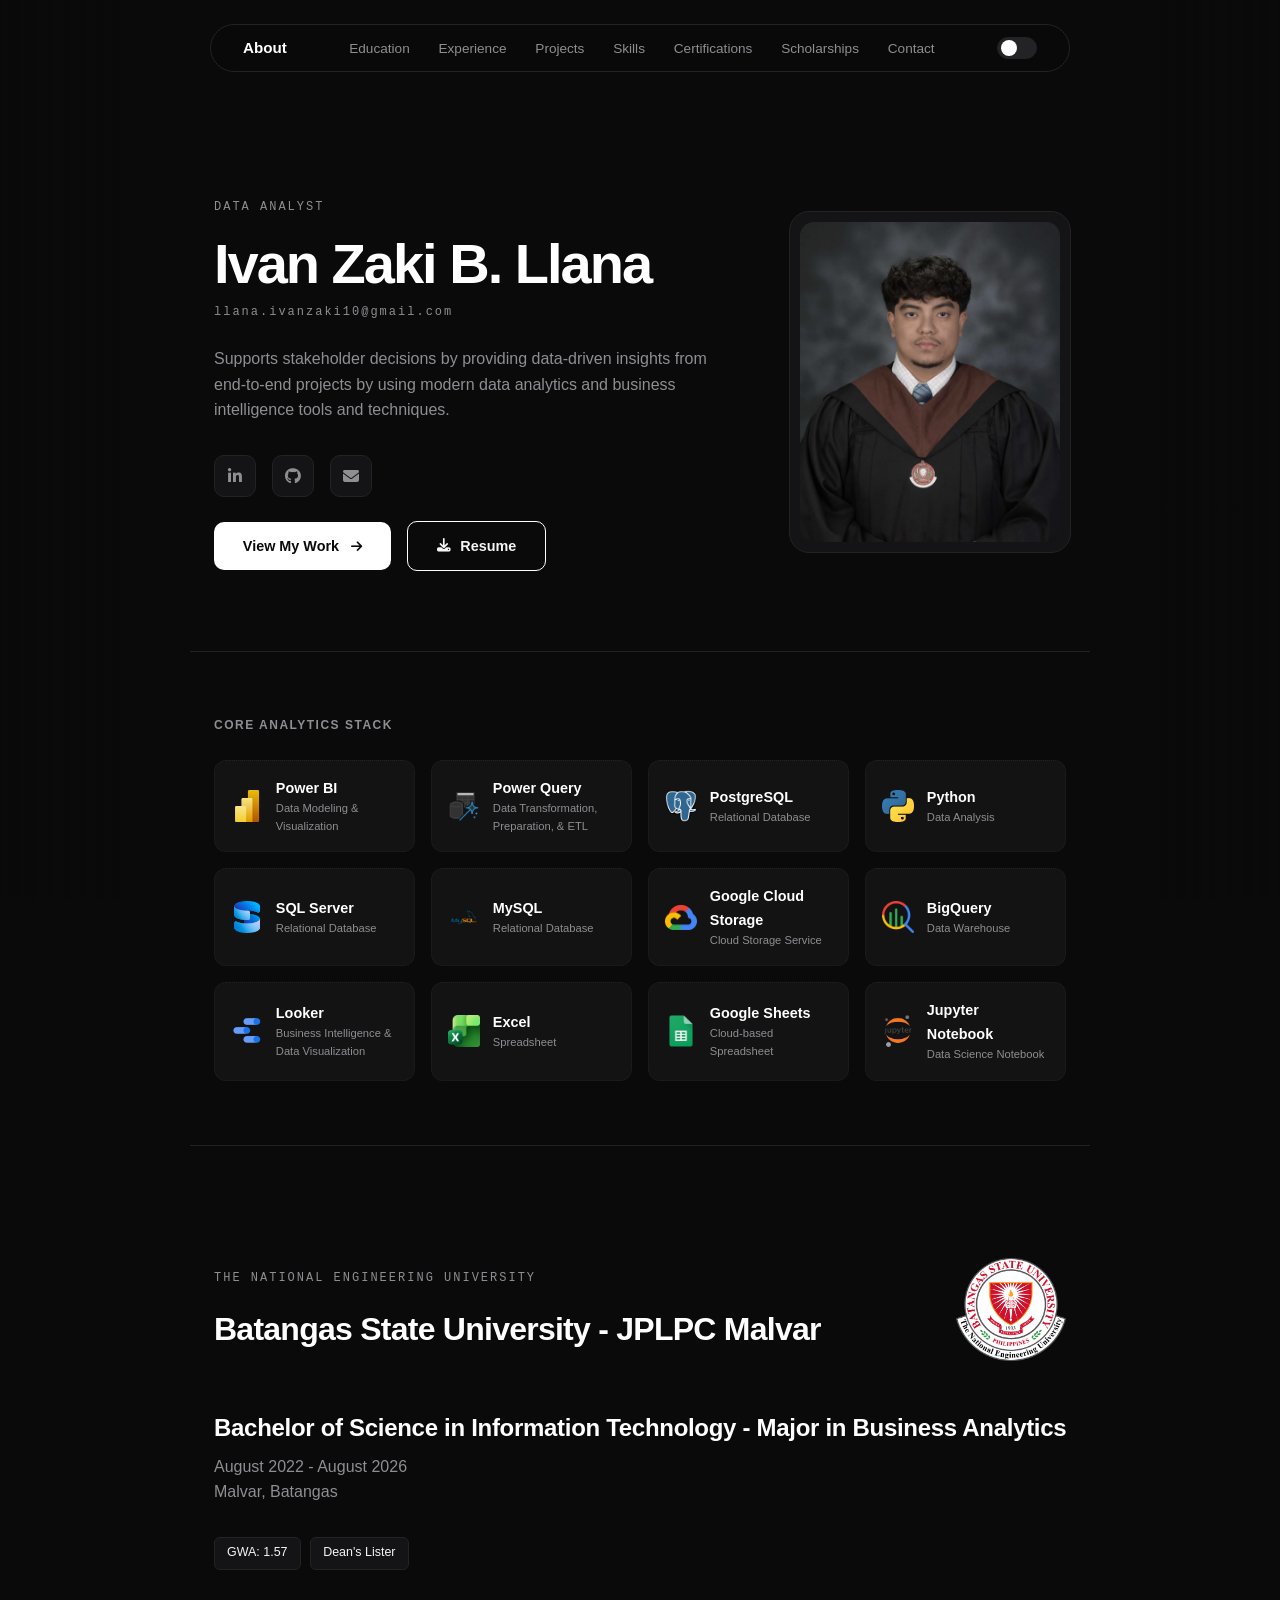
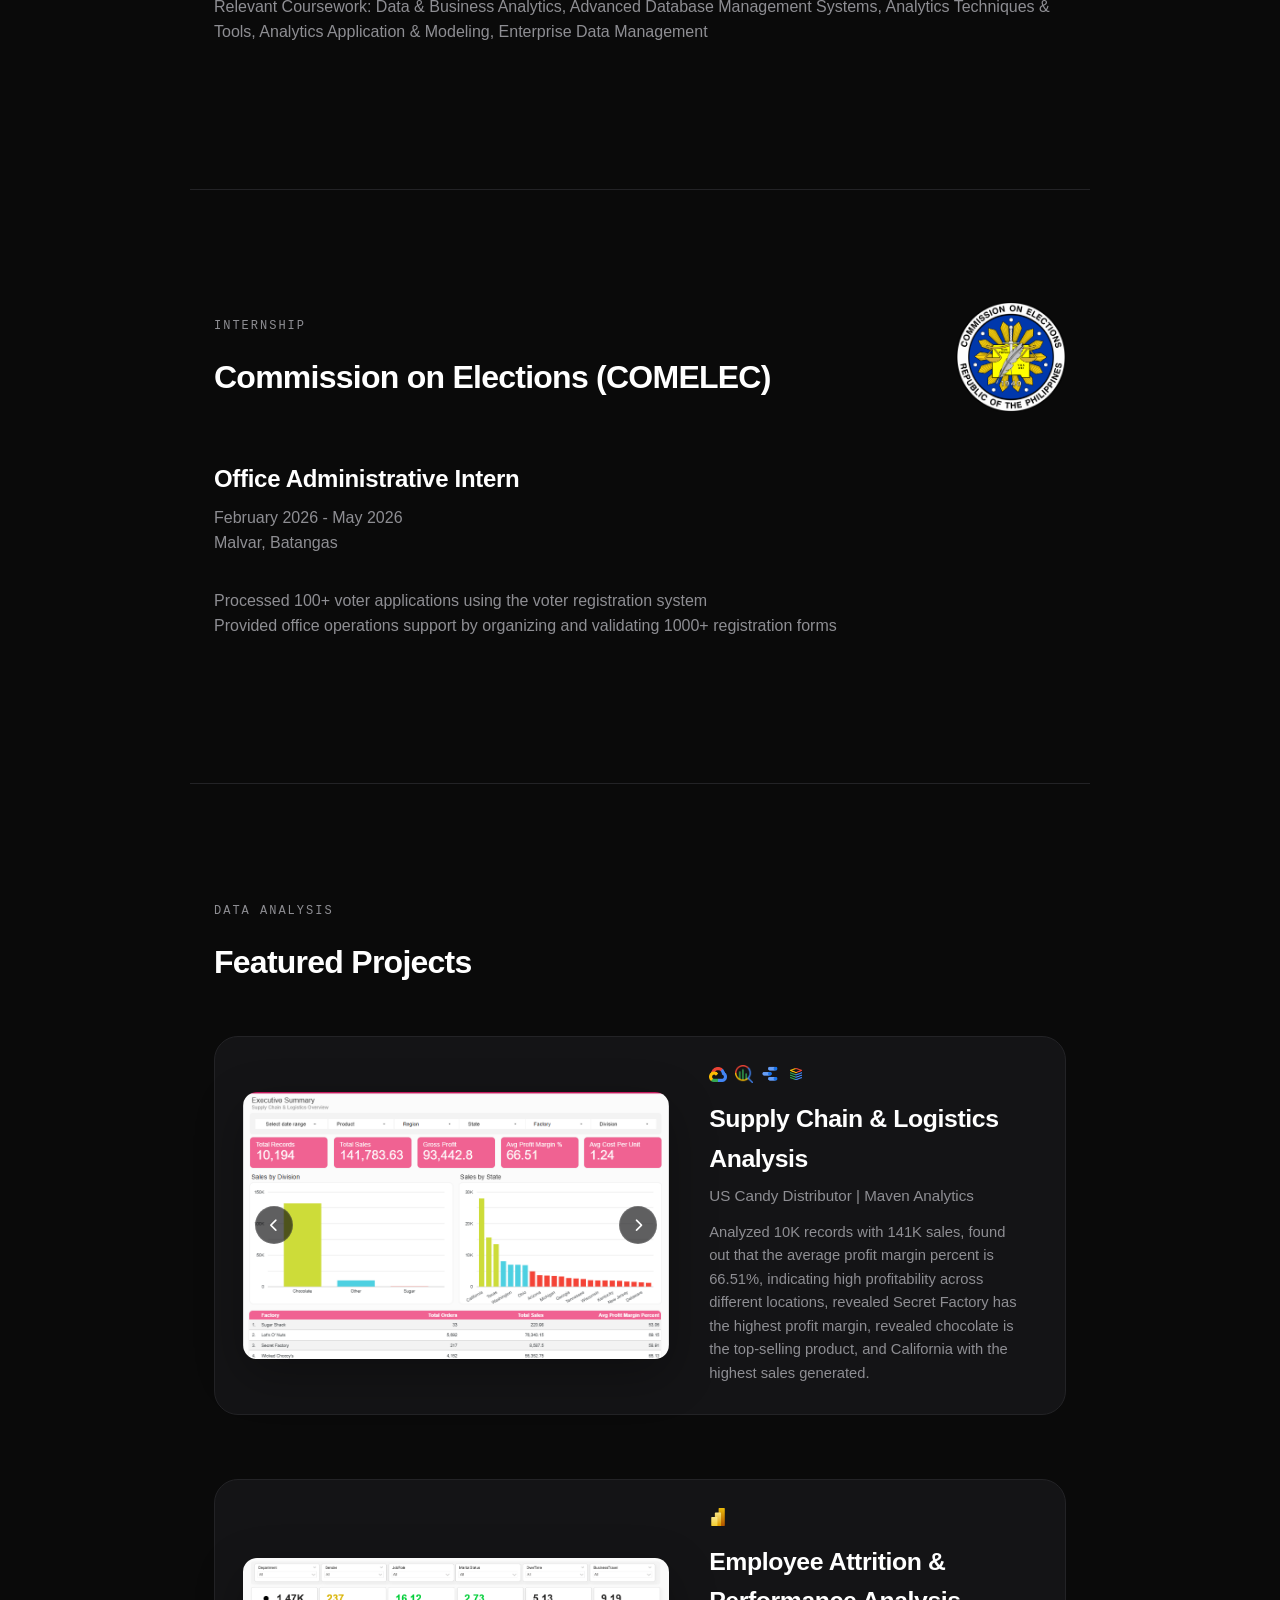
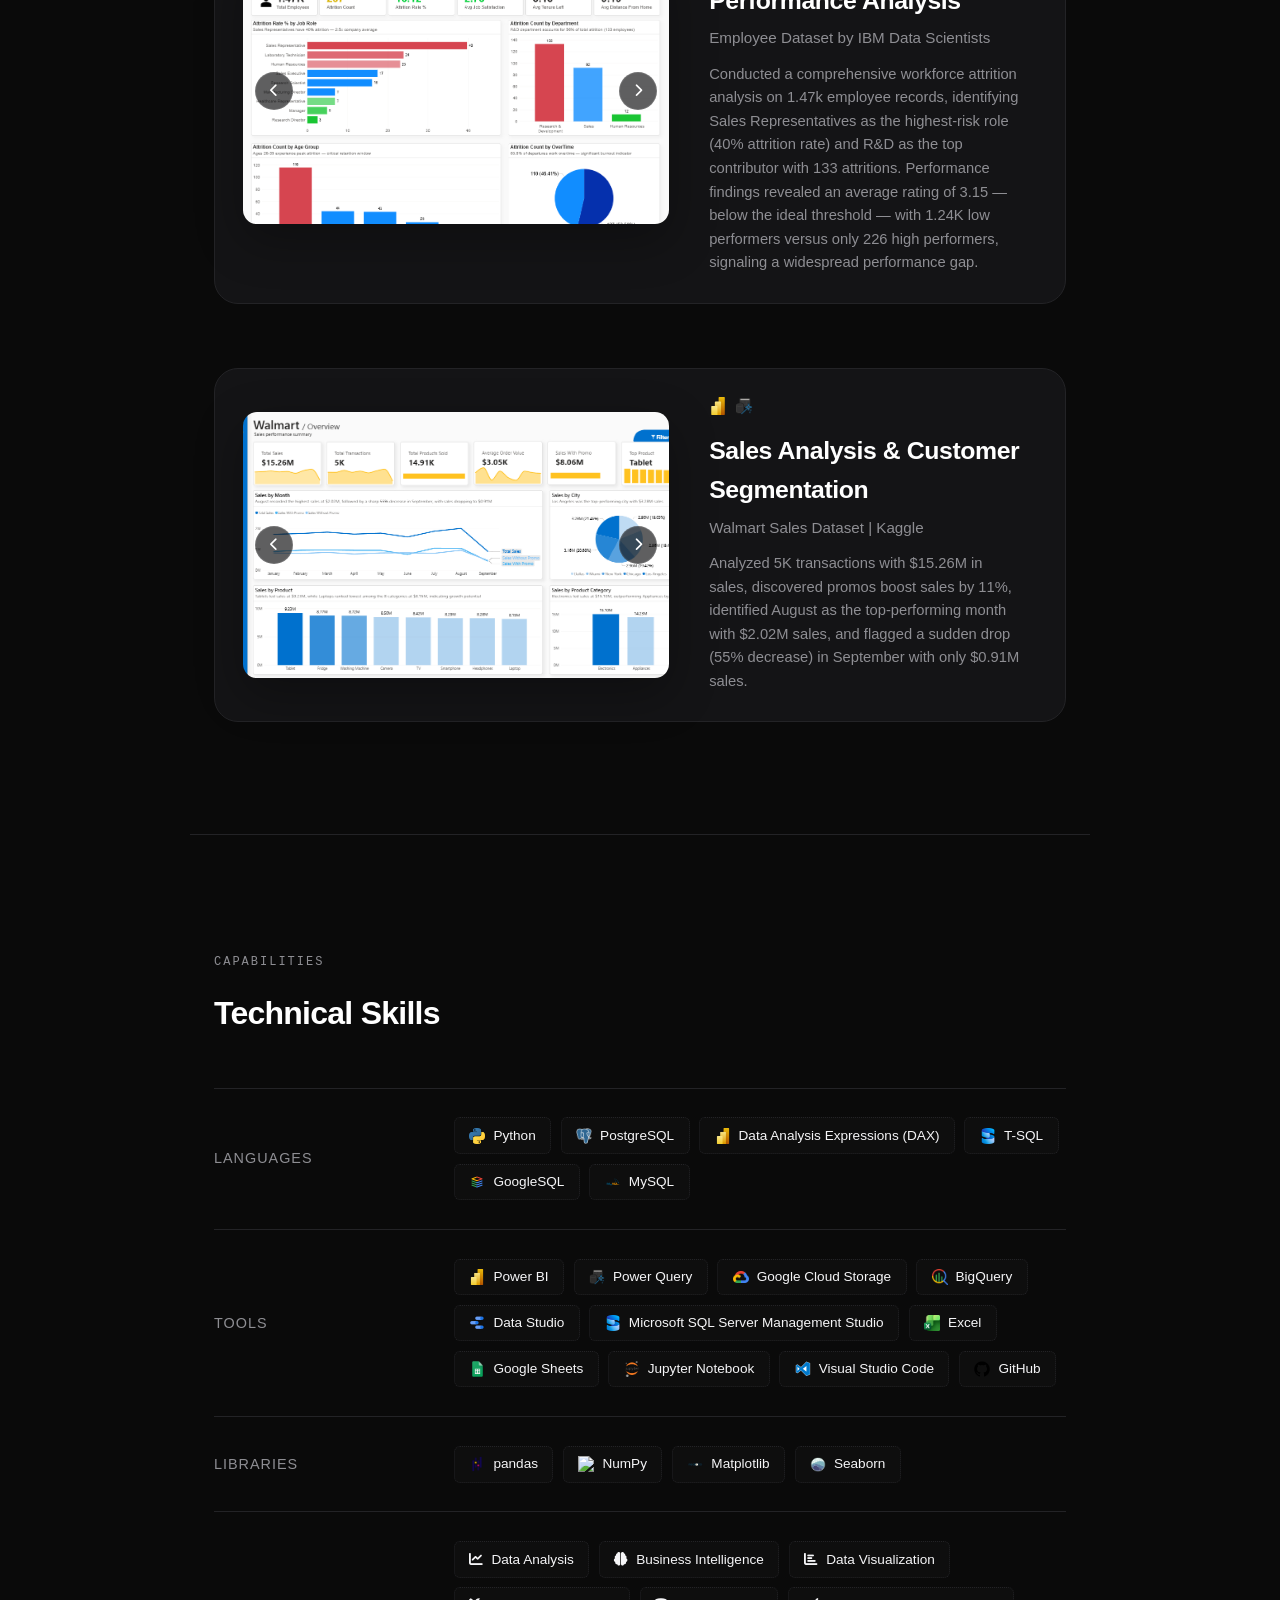
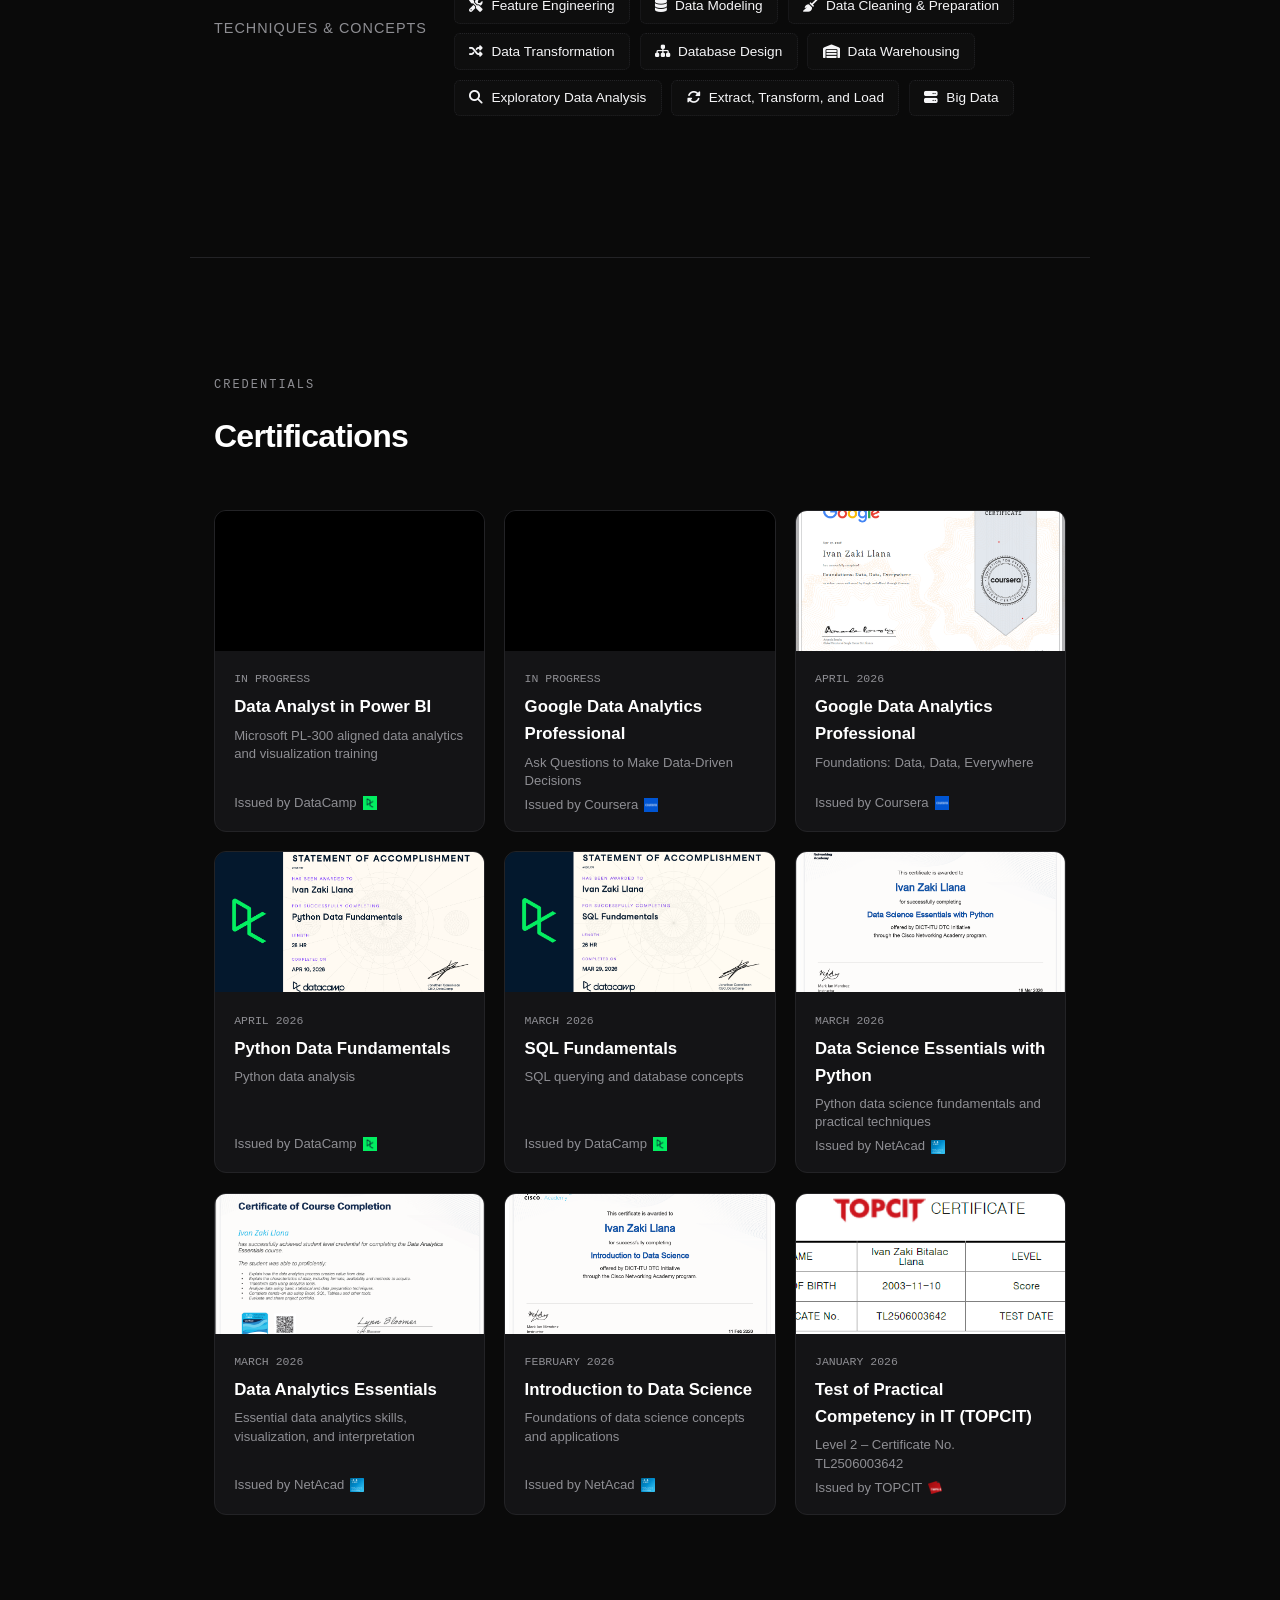
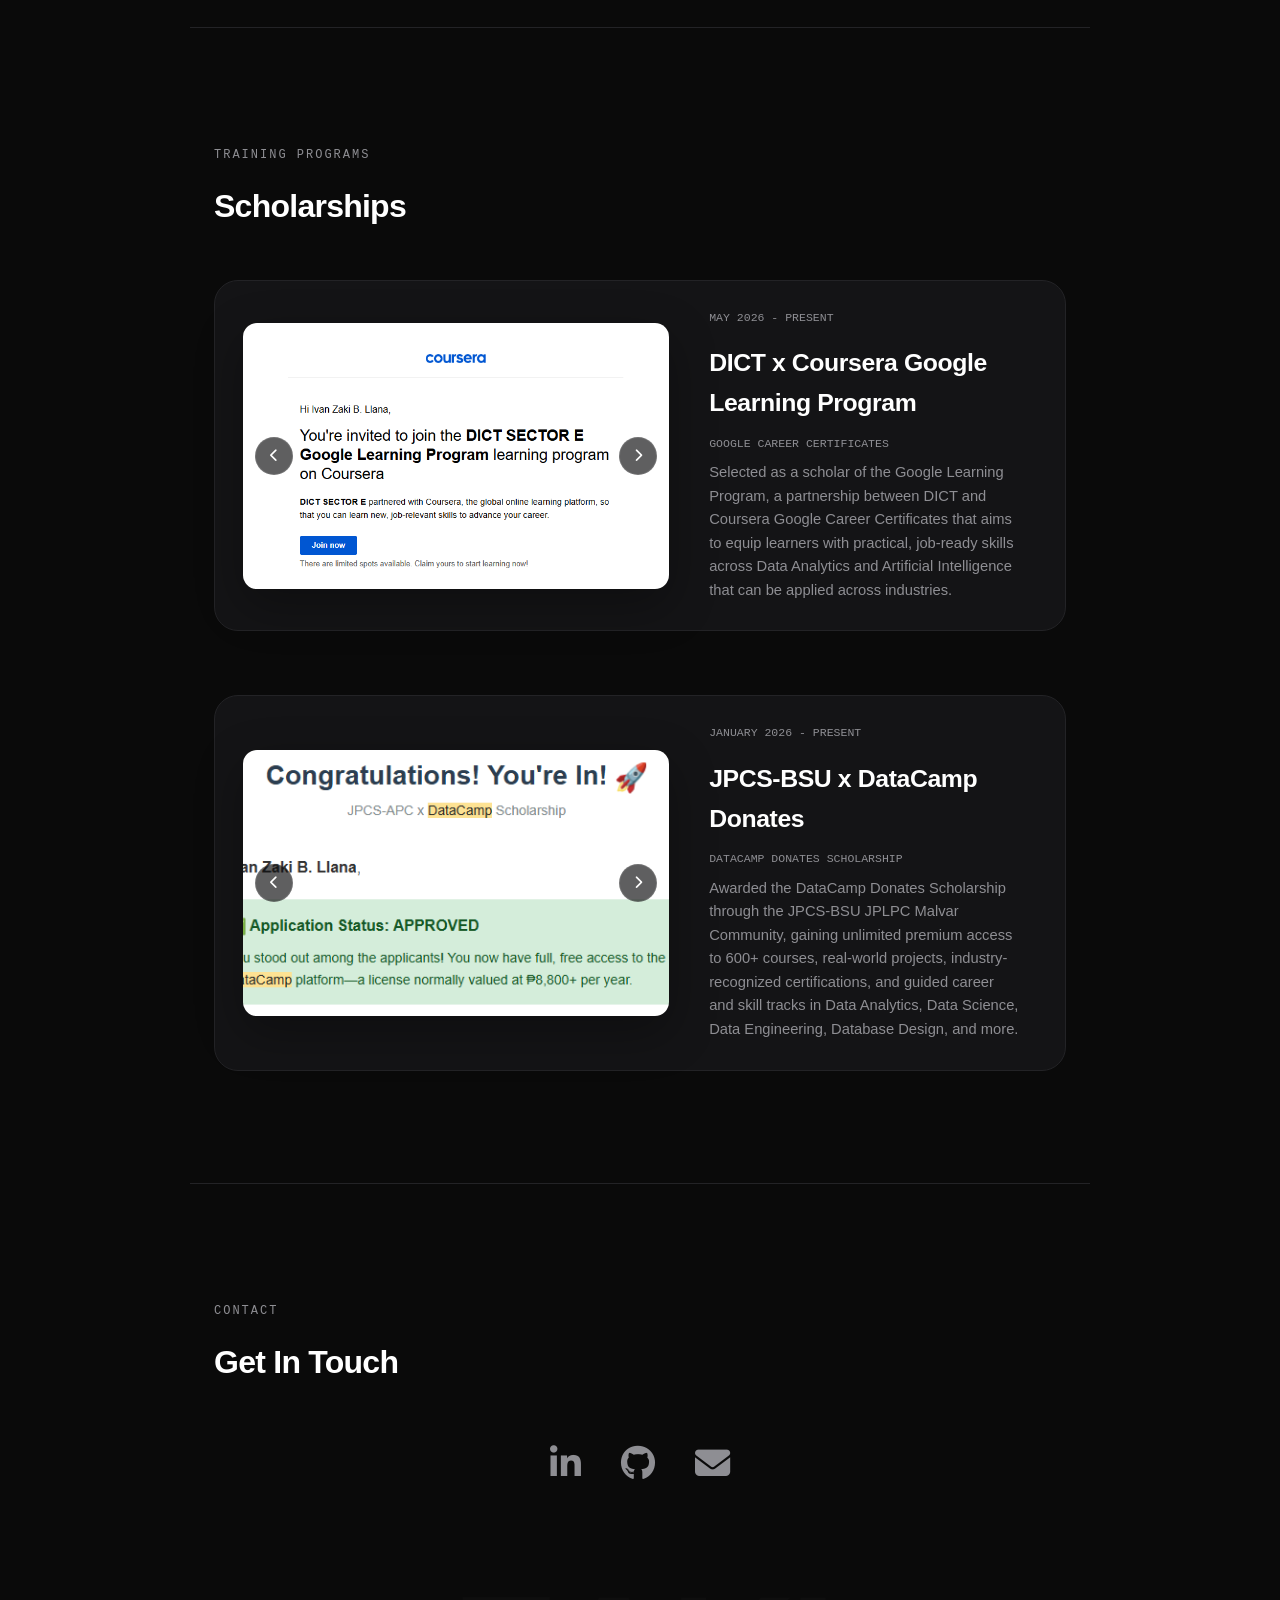
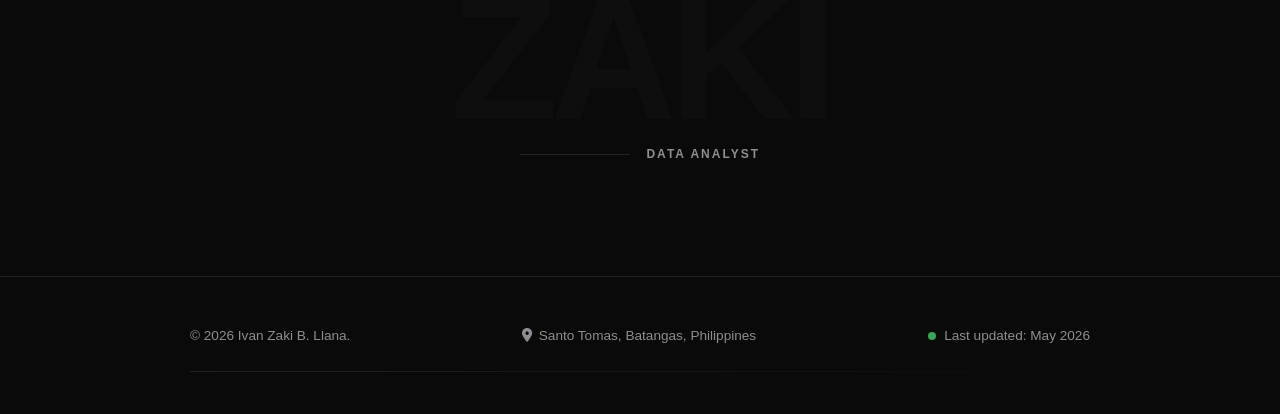
==== index.html @ 2c6696b7 "Add index.html, style.css, script.js, and assets folder" ====
<!DOCTYPE html>
<html lang="en">
<head>
    <meta charset="UTF-8">
    <meta name="viewport" content="width=device-width, initial-scale=1.0">
    <title>Zaki Llana | Data Analyst</title>
    <link rel="icon" type="image/png" href="assets/pictures/grad_pic.jpg">
    <link rel="stylesheet" href="style.css">
    <link rel="stylesheet" href="https://cdn.jsdelivr.net/npm/geist@1.3.0/dist/font/sans.min.css">
    <link rel="stylesheet" href="https://cdnjs.cloudflare.com/ajax/libs/font-awesome/6.4.0/css/all.min.css">
</head>
<body>

    <div class="adam-gradient-edge edge-left"></div>
    <div class="adam-gradient-edge edge-right"></div>

    <nav class="navbar">
        <a href="#home" class="logo-link">About</a>
        <ul class="nav-links">
            <li><a href="#education">Education</a></li>
            <li><a href="#experience">Experience</a></li>
            <li><a href="#projects">Projects</a></li>
            <li><a href="#skills">Skills</a></li>
            <li><a href="#certificates">Certifications</a></li>
            <li><a href="#scholarships">Scholarships</a></li>
            <li><a href="#contact">Contact</a></li>
        </ul>
        <label class="theme-switch" for="checkbox">
            <input type="checkbox" id="checkbox" />
            <div class="slider"></div>
        </label>
    </nav>

    <!-- HERO SECTION -->
    <section id="home" class="hero-section">
        <div class="hero-container">
            <div class="hero-content">
                <span class="section-tag-mono">Data Analyst</span>
                <h1>Ivan Zaki B. Llana</h1>
                <h2 class="hero-role-matched">llana.ivanzaki10@gmail.com</h2>
                <p class="description sub-text">
                    Supports stakeholder decisions by providing data-driven insights from end-to-end projects by using modern data analytics and business intelligence tools and techniques.
                </p>
                <!-- Social Layout Flow -->
                <div class="quick-social-logos">
                    <a href="https://linkedin.com/in/ivan-zaki-llana" target="_blank" class="social-logo-btn" data-tooltip="Ivan Zaki Llana"><i class="fab fa-linkedin-in"></i></a>
                    <a href="https://github.com/zaki-llana" target="_blank" class="social-logo-btn" data-tooltip="@zaki-llana"><i class="fab fa-github"></i></a>
                    <a href="mailto:llana.ivanzaki10@gmail.com" class="social-logo-btn" data-tooltip="llana.ivanzaki10@gmail.com"><i class="fas fa-envelope"></i></a>
                </div>

                <!-- Action Button Cluster Placement -->
                <div class="hero-inline-actions">
                    <a href="#projects" class="btn primary-btn btn-dark-mono">View My Work <i class="fas fa-arrow-right"></i></a>
                    <a href="assets/resume/Ivan_Zaki_Llana_Resume.pdf" download="Ivan_Zaki_Llana_Resume.pdf" class="btn btn-outline-resume">
                        <i class="fas fa-download"></i>Resume
                    </a>
                </div>    
            </div>
            <div class="hero-image-box">
                <div class="image-frame-wrapper popup-trigger" data-img-src="assets/my_picture.jpg">
                    <img src="assets/pictures/grad_pic.jpg" alt="Ivan Zaki Llana" class="profile-pic">
                </div>
            </div>
        </div>
    </section>

    <!-- CORE ANALYTICS STACK -->
    <section class="tools-showcase-section">
        <p class="tools-section-label">Core Analytics Stack</p>
        <div class="interactive-pop-grid">
            <a href="https://powerbi.microsoft.com/" target="_blank" class="interactive-pop-card">
                <div class="pop-icon-container"><img src="assets/logos/pbi.png" alt="Power BI"></div>
                <div class="pop-card-info"><h4>Power BI</h4><p>Data Modeling & Visualization</p></div>
            </a>
            <a href="https://learn.microsoft.com/en-us/power-query/power-query-what-is-power-query" target="_blank" class="interactive-pop-card">
                <div class="pop-icon-container"><img src="assets/logos/power query.png" alt="Power Query"></div>
                <div class="pop-card-info"><h4>Power Query</h4><p>Data Transformation, Preparation, & ETL </p></div>
            </a>
            <a href="https://www.postgresql.org/" target="_blank" class="interactive-pop-card">
                <div class="pop-icon-container"><img src="assets/logos/postgresql.png" alt="PostgreSQL"></div>
                <div class="pop-card-info"><h4>PostgreSQL</h4><p>Relational Database</p></div>
            </a>
            <a href="https://www.python.org/" target="_blank" class="interactive-pop-card">
                <div class="pop-icon-container"><img src="assets/logos/python.png" alt="Python"></div>
                <div class="pop-card-info"><h4>Python</h4><p>Data Analysis</p></div>
            </a>
            <a href="https://www.microsoft.com/en-us/sql-server" target="_blank" class="interactive-pop-card">
                <div class="pop-icon-container"><img src="assets/logos/sql.png" alt="SQL Server"></div>
                <div class="pop-card-info"><h4>SQL Server</h4><p>Relational Database</p></div>
            </a>
            <a href="https://www.mysql.com/" target="_blank" class="interactive-pop-card">
                <div class="pop-icon-container"><img src="assets/logos/mysql.png" alt="MySQL"></div>
                <div class="pop-card-info"><h4>MySQL</h4><p>Relational Database</p></div>
            </a>
            <a href="https://cloud.google.com/storage" target="_blank" class="interactive-pop-card">
                <div class="pop-icon-container"><img src="assets/logos/google.png" alt="Google Cloud Storage"></div>
                <div class="pop-card-info"><h4>Google Cloud Storage</h4><p>Cloud Storage Service</p></div>
            </a>
            <a href="https://cloud.google.com/bigquery" target="_blank" class="interactive-pop-card">
                <div class="pop-icon-container"><img src="assets/logos/bigquery.png" alt="BigQuery"></div>
                <div class="pop-card-info"><h4>BigQuery</h4><p>Data Warehouse</p></div>
            </a>
            <a href="https://lookerstudio.google.com/" target="_blank" class="interactive-pop-card">
                <div class="pop-icon-container"><img src="assets/logos/datastudio.png" alt="Looker Studio"></div>
                <div class="pop-card-info"><h4>Looker</h4><p>Business Intelligence & Data Visualization</p></div>
            </a>
            <a href="https://www.microsoft.com/excel" target="_blank" class="interactive-pop-card">
                <div class="pop-icon-container"><img src="assets/logos/excel.png" alt="Excel"></div>
                <div class="pop-card-info"><h4>Excel</h4><p>Spreadsheet</p></div>
            </a>
            <a href="https://www.google.com/sheets/about/" target="_blank" class="interactive-pop-card">
                <div class="pop-icon-container"><img src="assets/logos/sheets.png" alt="Sheets"></div>
                <div class="pop-card-info"><h4>Google Sheets</h4><p>Cloud-based Spreadsheet</p></div>
            </a>
            <a href="https://jupyter.org/" target="_blank" class="interactive-pop-card">
                <div class="pop-icon-container"><img src="assets/logos/ipynb.png" alt="Jupyter Notebook"></div>
                <div class="pop-card-info"><h4>Jupyter Notebook</h4><p>Data Science Notebook</p></div>
            </a>
        </div>
    </section>

    <div class="adam-section-divider"></div>

    <!-- EDUCATION SECTION -->
    <section id="education" class="section">
        <div class="section-header-group education-header-flex">
            <div class="education-titles">
                <span class="section-tag-mono">The National Engineering University</span>
                <h2 class="section-title">Batangas State University - JPLPC Malvar</h2>
            </div>
            <div class="edu-profile-logo-card">
                <img src="assets/logos/bsu.png" alt="Batangas State University Logo" class="edu-hero-structural-logo">
            </div>
        </div>
        
        <div class="hero-container education-container-mod">
            <div class="hero-content">
                <h3 class="single-line-text">Bachelor of Science in Information Technology - Major in Business Analytics</h3>
                <p class="description sub-text">
                    August 2022 - August 2026<br>
                    Malvar, Batangas
                </p>
                <div class="edu-honors-inline-group">
                    <span class="mono-badge">GWA: 1.57</span>
                    <span class="mono-badge">Dean's Lister</span>
                </div>
                <div class="description sub-text">
                    <p>Relevant Coursework: Data & Business Analytics, Advanced Database Management Systems, Analytics Techniques & Tools, Analytics Application & Modeling, Enterprise Data Management</p>
                </div>
            </div>
            </div>
    </section>

    <!-- EXPERIENCE SECTION -->
    <section id="experience" class="section">
        <div class="section-header-group education-header-flex">
            <div class="education-titles">
                <span class="section-tag-mono">Internship</span>
                <h2 class="section-title">Commission on Elections (COMELEC)</h2>
            </div>
            <div class="edu-profile-logo-card">
                <img src="assets/experience/comelec.png" alt="COMELEC" class="edu-hero-structural-logo">
            </div>
        </div>
        
        <div class="hero-container education-container-mod">
            <div class="hero-content">
                <h3 class="single-line-text">Office Administrative Intern</h3>
                <p class="description sub-text">
                    February 2026 - May 2026<br>
                    Malvar, Batangas
                </p>
                <div class="description sub-text">
                    <p>Processed 100+ voter applications using the voter registration system</p>
                    <p style="white-space: nowrap; overflow: hidden; text-overflow: ellipsis;">
                        Provided office operations support by organizing and validating 1000+ registration forms
                    </p>
                </div>
            </div>
        </div>
    </section>

    <!-- FEATURED PROJECTS SECTION -->
    <section id="projects" class="section">
        <div class="section-header-group">
            <span class="section-tag-mono">Data Analysis</span>
            <h2 class="section-title">Featured Projects</h2>
        </div>
        <div class="one-per-row-projects-stack">
        
            <!-- Project 3 -->
            <div class="landscape-project-row">
                <div class="landscape-interactive-slider" id="proj-slider-3">
                    <div class="modal-slider-viewport popup-gallery-trigger" data-gallery="project-3">
                        <img src="assets/screenshots/Project_3/Executive Summary.png" alt="Executive Summary" class="modal-slide-img active">
                        <img src="assets/screenshots/Project_3/Factory Efficiency Analysis.png" alt="Factory Efficiency Analysis" class="modal-slide-img">
                        <img src="assets/screenshots/Project_3/Factory Optimization Analysis.png" alt="Factory Optimization Analysis" class="modal-slide-img">
                        <img src="assets/screenshots/Project_3/Product Profitability Analysis.png" alt="Product Profitability Analysis" class="modal-slide-img">
                        <img src="assets/screenshots/Project_3/Cover Page.png" alt="Cover Page" class="modal-slide-img">
                    </div>
                    <button class="modal-carousel-nav arrow-prev" onclick="shiftInlineSlide('proj-slider-3', -1)"><i class="fas fa-chevron-left"></i></button>
                    <button class="modal-carousel-nav arrow-next" onclick="shiftInlineSlide('proj-slider-3', 1)"><i class="fas fa-chevron-right"></i></button>
                </div>
                <div class="landscape-project-details">
                    <div class="card-tech-row">
                        <img src="assets/logos/google.png" alt="Google Cloud Storage">
                        <img src="assets/logos/bigquery.png" alt="BigQuery">
                        <img src="assets/logos/datastudio.png" alt="Data Studio">
                        <img src="assets/logos/google_sql.png" alt="GoogleSQL">
                    </div>
                    <h3>Supply Chain & Logistics Analysis</h3>
                    <p class="project-subtitle">US Candy Distributor | Maven Analytics</p>
                    <p>
                        Analyzed 10K records with 141K sales, found out that the average profit margin percent is 66.51%,
                        indicating high profitability across different locations, revealed Secret Factory has the highest profit
                        margin, revealed chocolate is the top-selling product, and California with the highest sales generated.
                    </p>
                </div>
            </div>

            <!-- Project 2 -->
            <div class="landscape-project-row">
                <div class="landscape-interactive-slider" id="proj-slider-1">
                    <div class="modal-slider-viewport popup-gallery-trigger" data-gallery="project-1">
                        <img src="assets/screenshots/Project_2/Attrition.png" alt="Employee Attrition Analysis" class="modal-slide-img active">
                        <img src="assets/screenshots/Project_2/Performance.png" alt="Employee Performance Analysis" class="modal-slide-img">
                    </div>
                    <button class="modal-carousel-nav arrow-prev" onclick="shiftInlineSlide('proj-slider-1', -1)"><i class="fas fa-chevron-left"></i></button>
                    <button class="modal-carousel-nav arrow-next" onclick="shiftInlineSlide('proj-slider-1', 1)"><i class="fas fa-chevron-right"></i></button>
                </div>
                <div class="landscape-project-details">
                    <div class="card-tech-row">
                        <img src="assets/logos/pbi.png" alt="Power BI">
                    </div>
                    <h3>Employee Attrition & Performance Analysis</h3>
                    <p class="project-subtitle">Employee Dataset by IBM Data Scientists</p>
                    <p>
                    Conducted a comprehensive workforce attrition analysis on 1.47k employee records, 
                    identifying Sales Representatives as the highest-risk role (40% attrition rate) and R&D as the top contributor with 133 attritions.
                    Performance findings revealed an average rating of 3.15 — below the ideal threshold — with 1.24K low performers versus only 226 high performers, 
                    signaling a widespread performance gap.
                    </p>
                </div>
            </div>

            <!-- Project 1 -->
            <div class="landscape-project-row">
                <div class="landscape-interactive-slider" id="proj-slider-2">
                    <div class="modal-slider-viewport popup-gallery-trigger" data-gallery="project-2">
                        <img src="assets/screenshots/Project_1/Overview.png" alt="Overview" class="modal-slide-img active">
                        <img src="assets/screenshots/Project_1/Sales Analysis.png" alt="Sales Analysis" class="modal-slide-img">
                        <img src="assets/screenshots/Project_1/Customer Segmentation.png" alt="Customer Segmentation" class="modal-slide-img">
                        <img src="assets/screenshots/Project_1/Data Model.png" alt="Data Model (Star Schema)" class="modal-slide-img">
                    </div>  
                    <button class="modal-carousel-nav arrow-prev" onclick="shiftInlineSlide('proj-slider-2', -1)"><i class="fas fa-chevron-left"></i></button>
                    <button class="modal-carousel-nav arrow-next" onclick="shiftInlineSlide('proj-slider-2', 1)"><i class="fas fa-chevron-right"></i></button>
                </div>
                <div class="landscape-project-details">
                    <div class="card-tech-row">
                        <img src="assets/logos/pbi.png" alt="Power BI">
                        <img src="assets/logos/power query.png" alt="Power Query">
                    </div>
                    <h3>Sales Analysis & Customer Segmentation</h3>
                    <p class="project-subtitle">Walmart Sales Dataset | Kaggle</p>
                    <p>
                    Analyzed 5K transactions with $15.26M in sales, discovered promos boost sales by 11%, identified
                    August as the top-performing month with $2.02M sales, and flagged a sudden drop (55% decrease) in September with only $0.91M sales.
                    </p>
                </div>
            </div>

        </div>
    </section>

    <!-- SKILLS SECTION -->
    <section id="skills" class="section">
        <div class="section-header-group">
            <span class="section-tag-mono">Capabilities</span>
            <h2 class="section-title">Technical Skills</h2>
        </div>
        <div class="adam-skills-container">
            <div class="adam-skills-row">
                <span class="adam-row-label">Languages</span>
                <div class="adam-row-content">
                    <span class="adam-skill-item-pill"><img src="assets/logos/python.png" alt="Python">Python</span>
                    <span class="adam-skill-item-pill"><img src="assets/logos/postgresql.png" alt="PostgreSQL">PostgreSQL</span>
                    <span class="adam-skill-item-pill"><img src="assets/logos/pbi.png" alt="Data Analysis Expressions (DAX)">Data Analysis Expressions (DAX)</span>
                    <span class="adam-skill-item-pill"><img src="assets/logos/sql.png" alt="T-SQL">T-SQL</span>
                    <span class="adam-skill-item-pill"><img src="assets/logos/google_sql.png" alt="GoogleSQL">GoogleSQL</span>
                    <span class="adam-skill-item-pill"><img src="assets/logos/mysql.png" alt="MySQL">MySQL</span>
                </div>
            </div>
            <div class="adam-skills-row">
                <span class="adam-row-label">Tools</span>
                <div class="adam-row-content">
                    <span class="adam-skill-item-pill"><img src="assets/logos/pbi.png" alt="Power BI">Power BI</span>
                    <span class="adam-skill-item-pill"><img src="assets/logos/power query.png" alt="Power Query">Power Query</span>
                    <span class="adam-skill-item-pill"><img src="assets/logos/google.png" alt="Google Cloud Storage">Google Cloud Storage</span>
                    <span class="adam-skill-item-pill"><img src="assets/logos/bigquery.png" alt="BigQuery">BigQuery</span>
                    <span class="adam-skill-item-pill"><img src="assets/logos/datastudio.png" alt="Data Studio">Data Studio</span>
                    <span class="adam-skill-item-pill"><img src="assets/logos/sql.png" alt="Microsoft SQL Server Management Studio">Microsoft SQL Server Management Studio</span>
                    <span class="adam-skill-item-pill"><img src="assets/logos/excel.png" alt="Excel">Excel</span>
                    <span class="adam-skill-item-pill"><img src="assets/logos/sheets.png" alt="Google Sheets">Google Sheets</span>
                    <span class="adam-skill-item-pill"><img src="assets/logos/ipynb.png" alt="Jupyter Notebook">Jupyter Notebook</span>
                    <span class="adam-skill-item-pill"><img src="assets/logos/vscode.png" alt="Visual Studio Code">Visual Studio Code</span>
                    <span class="adam-skill-item-pill"><img src="assets/logos/github.png" alt="GitHub">GitHub</span>
                </div>
            </div>
            <div class="adam-skills-row">
                <span class="adam-row-label">Libraries</span>
                <div class="adam-row-content">
                    <span class="adam-skill-item-pill"><img src="assets/logos/pandas.png" alt="pandas">pandas</span>
                    <span class="adam-skill-item-pill"><img src="assets/logos/NumPy.png" alt="NumPy">NumPy</span>
                    <span class="adam-skill-item-pill"><img src="assets/logos/matplotlib.png" alt="Matplotlib">Matplotlib</span>
                    <span class="adam-skill-item-pill"><img src="assets/logos/seaborn.png" alt="Seaborn">Seaborn</span>
                </div>
            </div>
            <div class="adam-skills-row">
                <span class="adam-row-label">Techniques & Concepts</span>
                <div class="adam-row-content">
                    <span class="adam-skill-item-pill"><i class="fas fa-chart-line"></i> Data Analysis</span>
                    <span class="adam-skill-item-pill"><i class="fas fa-brain"></i> Business Intelligence</span>
                    <span class="adam-skill-item-pill"><i class="fas fa-chart-bar"></i> Data Visualization</span>
                    <span class="adam-skill-item-pill"><i class="fas fa-tools"></i> Feature Engineering</span>
                    <span class="adam-skill-item-pill"><i class="fas fa-database"></i> Data Modeling</span>
                    <span class="adam-skill-item-pill"><i class="fas fa-broom"></i> Data Cleaning & Preparation</span>
                    <span class="adam-skill-item-pill"><i class="fas fa-random"></i> Data Transformation</span>
                    <span class="adam-skill-item-pill"><i class="fas fa-sitemap"></i> Database Design</span>
                    <span class="adam-skill-item-pill"><i class="fas fa-warehouse"></i> Data Warehousing</span>
                    <span class="adam-skill-item-pill"><i class="fas fa-search"></i> Exploratory Data Analysis</span>
                    <span class="adam-skill-item-pill"><i class="fas fa-sync-alt"></i> Extract, Transform, and Load</span>
                    <span class="adam-skill-item-pill"><i class="fas fa-server"></i> Big Data</span>
                    
                </div>
            </div>
        </div>
    </section>

    <!-- CERTIFICATIONS SECTION (GRID LAYOUT) -->
    <section id="certificates" class="section">
        <div class="section-header-group">
            <span class="section-tag-mono">Credentials</span>
            <h2 class="section-title">Certifications</h2>
        </div>
        <div class="grid-layout-certificates">
            
            <div class="media-card cert-card-mod popup-trigger" data-img-src="">
                <div class="card-image-wrapper">
                </div>
                <div class="card-info-content">
                    <span class="card-meta-date">In Progress</span>
                    <h3>Data Analyst in Power BI</h3>
                    <p>Microsoft PL-300 aligned data analytics and visualization training</p>
                    
                    <div class="cert-issuer-bottom">
                        <span>Issued by DataCamp</span>
                        <img src="assets/logos/datacamp.png" alt="DataCamp" class="cert-issuer-logo">
                    </div>
                </div>
            </div>

            <div class="media-card cert-card-mod popup-trigger" data-img-src="">
                <div class="card-image-wrapper">
                </div>
                <div class="card-info-content">
                    <span class="card-meta-date">In Progress</span>
                    <h3>Google Data Analytics Professional</h3>
                    <p>Ask Questions to Make Data-Driven Decisions</p>
                    
                    <div class="cert-issuer-bottom">
                        <span>Issued by Coursera</span>
                        <img src="assets/logos/coursera.png" alt="Coursera" class="cert-issuer-logo">
                    </div>
                </div>
            </div>
            
            <div class="media-card cert-card-mod popup-trigger" data-img-src="assets/certificates/gda_c1.png">
                <div class="card-image-wrapper">
                    <img src="assets/certificates/gda_c1.png" alt="Google Data Analytics Professional - Course 1">
                </div>
                <div class="card-info-content">
                    <span class="card-meta-date">April 2026</span>
                    <h3>Google Data Analytics Professional</h3>
                    <p>Foundations: Data, Data, Everywhere</p>
                    
                    <div class="cert-issuer-bottom">
                        <span>Issued by Coursera</span>
                        <img src="assets/logos/coursera.png" alt="Coursera" class="cert-issuer-logo">
                    </div>
                </div>
            </div>

            <div class="media-card cert-card-mod popup-trigger" data-img-src="assets/certificates/dc_python.png">
                <div class="card-image-wrapper">
                    <img src="assets/certificates/dc_python.png" alt="Python Data Fundamentals">
                </div>
                <div class="card-info-content">
                    <span class="card-meta-date">April 2026</span>
                    <h3>Python Data Fundamentals</h3>
                    <p>Python data analysis</p>
                    
                    <div class="cert-issuer-bottom">
                        <span>Issued by DataCamp</span>
                        <img src="assets/logos/datacamp.png" alt="DataCamp" class="cert-issuer-logo">
                    </div>
                </div>
            </div>

            <div class="media-card cert-card-mod popup-trigger" data-img-src="assets/certificates/dc_sql.jpg">
                <div class="card-image-wrapper">
                    <img src="assets/certificates/dc_sql.jpg" alt="SQL Fundamentals">
                </div>
                <div class="card-info-content">
                    <span class="card-meta-date">March 2026</span>
                    <h3>SQL Fundamentals</h3>
                    <p>SQL querying and database concepts</p>
                    
                    <div class="cert-issuer-bottom">
                        <span>Issued by DataCamp</span>
                        <img src="assets/logos/datacamp.png" alt="DataCamp" class="cert-issuer-logo">
                    </div>
                </div>
            </div>

            <div class="media-card cert-card-mod popup-trigger" data-img-src="assets/certificates/data_science.png">
                <div class="card-image-wrapper">
                    <img src="assets/certificates/data_science.png" alt="Data Science Essentials with Python">
                </div>
                <div class="card-info-content">
                    <span class="card-meta-date">March 2026</span>
                    <h3>Data Science Essentials with Python</h3>
                    <p>Python data science fundamentals and practical techniques</p>
                    
                    <div class="cert-issuer-bottom">
                        <span>Issued by NetAcad</span>
                        <img src="assets/logos/netacad.png" alt="NetAcad" class="cert-issuer-logo">
                    </div>
                </div>
            </div>

            <div class="media-card cert-card-mod popup-trigger" data-img-src="assets/certificates/data_analytics.png">
                <div class="card-image-wrapper">
                    <img src="assets/certificates/data_analytics.png" alt="Data Analytics Essentials">
                </div>
                <div class="card-info-content">
                    <span class="card-meta-date">March 2026</span>
                    <h3>Data Analytics Essentials</h3>
                    <p>Essential data analytics skills, visualization, and interpretation</p>
                    
                    <div class="cert-issuer-bottom">
                        <span>Issued by NetAcad</span>
                        <img src="assets/logos/netacad.png" alt="NetAcad" class="cert-issuer-logo">
                    </div>
                </div>
            </div>

            <div class="media-card cert-card-mod popup-trigger" data-img-src="assets/certificates/intro_data_science.png">
                <div class="card-image-wrapper">
                    <img src="assets/certificates/intro_data_science.png" alt="Introduction to Data Science">
                </div>
                <div class="card-info-content">
                    <span class="card-meta-date">February 2026</span>
                    <h3>Introduction to Data Science</h3>
                    <p>Foundations of data science concepts and applications</p>
                    
                    <div class="cert-issuer-bottom">
                        <span>Issued by NetAcad</span>
                        <img src="assets/logos/netacad.png" alt="NetAcad" class="cert-issuer-logo">
                    </div>
                </div>
            </div>

             <div class="media-card cert-card-mod popup-trigger" data-img-src="assets/certificates/topcit.png">
                <div class="card-image-wrapper">
                    <img src="assets/certificates/topcit.png" alt="Test of Practical Competency in IT (TOPCIT)">
                </div>
                <div class="card-info-content">
                    <span class="card-meta-date">January 2026</span>
                    <h3>Test of Practical Competency in IT (TOPCIT)</h3>
                    <p>Level 2 – Certificate No. TL2506003642</p>
                    
                    <div class="cert-issuer-bottom">
                        <span>Issued by TOPCIT</span>
                        <img src="assets/certificates/topcit_logo.png" alt="TOPCIT" class="cert-issuer-logo">
                    </div>
                </div>
            </div>

        </div>
    </section>

    <!-- SCHOLARSHIPS SECTION (CONVERTED TO LANDSCAPE PROJECTS STRUCTURE) -->
    <section id="scholarships" class="section">
        <div class="section-header-group">
            <span class="section-tag-mono">Training Programs</span>
            <h2 class="section-title">Scholarships</h2>
        </div>
        <div class="one-per-row-projects-stack">
            
            <!-- Scholarship 1 -->
            <div class="landscape-project-row">
                <div class="landscape-interactive-slider" id="scholar-slider-1">
                    <div class="modal-slider-viewport popup-gallery-trigger" data-gallery="scholar-1">
                        <img src="assets/scholarships/DICT x Coursera.png" alt="DICT x Course Google Learning Program" class="modal-slide-img active">
                        <img src="assets/scholarships/coursera.png" alt="Coursera" class="modal-slide-img">
                    </div>
                    <button class="modal-carousel-nav arrow-prev" onclick="shiftInlineSlide('scholar-slider-1', -1)"><i class="fas fa-chevron-left"></i></button>
                    <button class="modal-carousel-nav arrow-next" onclick="shiftInlineSlide('scholar-slider-1', 1)"><i class="fas fa-chevron-right"></i></button>
                </div>
                <div class="landscape-project-details">
                    <div class="card-tech-row">
                        <span class="card-meta-date">May 2026 - Present</span>
                    </div>
                    <h3>DICT x Coursera Google Learning Program</h3>
                    <span class="card-meta-date" style="display:block; margin-bottom:0.5rem;">Google Career Certificates</span>
                    <p>
                        Selected as a scholar of the Google Learning Program, a partnership between DICT and Coursera Google Career Certificates that aims 
                        to equip learners with practical, job-ready skills across Data Analytics and Artificial Intelligence that can be applied across industries.
                    </p>
                </div>
            </div>

            <!-- Scholarship 2 -->
            <div class="landscape-project-row">
                <div class="landscape-interactive-slider" id="scholar-slider-1">
                    <div class="modal-slider-viewport popup-gallery-trigger" data-gallery="scholar-1">
                        <img src="assets/scholarships/JPCS-BSU x DataCamp.png" alt="JPCS-BSU x DataCamp Donates" class="modal-slide-img active">
                        <img src="assets/scholarships/datacamp.png" alt="Coursera" class="modal-slide-img">
                    </div>
                    <button class="modal-carousel-nav arrow-prev" onclick="shiftInlineSlide('scholar-slider-1', -1)"><i class="fas fa-chevron-left"></i></button>
                    <button class="modal-carousel-nav arrow-next" onclick="shiftInlineSlide('scholar-slider-1', 1)"><i class="fas fa-chevron-right"></i></button>
                </div>
                <div class="landscape-project-details">
                    <div class="card-tech-row">
                        <span class="card-meta-date">January 2026 - Present</span>
                    </div>
                    <h3>JPCS-BSU x DataCamp Donates</h3>
                    <span class="card-meta-date" style="display:block; margin-bottom:0.5rem;">DataCamp Donates Scholarship</span>
                    <p>
                        Awarded the DataCamp Donates Scholarship through the JPCS-BSU JPLPC Malvar Community, 
                        gaining unlimited premium access to 600+ courses, real-world projects, industry-recognized certifications, 
                        and guided career and skill tracks in Data Analytics, Data Science, Data Engineering, Database Design, and more.
                    </p>
                </div>
            </div>
        </div>
    </section>

    <!-- CONTACT MINIMAL FOOTER SECTION -->
    <section id="contact" class="section contact-section">
        <div class="section-header-group text-center-mod">
            <span class="section-tag-mono">Contact</span>
            <h2 class="section-title">Get In Touch</h2>
        </div>
        <div class="contact-clean-minimal-layout">
            <div class="contact-standalone-icons-row">
                <a href="https://linkedin.com/in/ivan-zaki-llana" target="_blank" class="standalone-social-icon icon-linkedin" data-tooltip="Ivan Zaki Llana"><i class="fab fa-linkedin-in"></i></a>
                <a href="https://github.com/zaki-llana" target="_blank" class="standalone-social-icon icon-github" data-tooltip="@zaki-llana"><i class="fab fa-github"></i></a>
                <a href="mailto:llana.ivanzaki10@gmail.com" class="standalone-social-icon icon-gmail" data-tooltip="llana.ivanzaki10@gmail.com"><i class="fas fa-envelope"></i></a>
            </div>
        </div>
        <div class="adam-giant-signature-container">
            <h2 class="adam-giant-title">Zaki</h2>
            <div class="adam-giant-subtitle-row">
                <div class="adam-sig-line"></div>
                <span class="adam-sig-caption">Data Analyst</span>
            </div>
        </div>
    </section>

    <!-- PORFOLIO LIGHTBOX MODAL CONTAINER -->
    <div id="universal-lightbox" class="global-media-lightbox-overlay" onclick="closeUniversalLightbox()">
        <button class="lightbox-close-cross" onclick="closeUniversalLightbox()">&times;</button>
        
        <!-- Single Image Mode View -->
        <div class="lightbox-document-view-container" onclick="event.stopPropagation()">
            <img id="lightbox-single-img" src="" alt="Dynamic Portfolio Image View">
        </div>

        <!-- Project Gallery Multi-Screenshot Slider View -->
        <div class="lightbox-gallery-slider-window" onclick="event.stopPropagation()">
            <div class="lightbox-slider-viewport-wrapper" id="lightbox-gallery-viewport"></div>
            <button class="modal-carousel-nav arrow-prev" onclick="shiftLightboxGallerySlide(-1)"><i class="fas fa-chevron-left"></i></button>
            <button class="modal-carousel-nav arrow-next" onclick="shiftLightboxGallerySlide(1)"><i class="fas fa-chevron-right"></i></button>
        </div>
    </div>

    <footer class="site-footer">
        <div class="footer-container">
            <div class="footer-status-row">
                <p>&copy; 2026 Ivan Zaki B. Llana.</p>
                <p class="location-stamp-centered"><i class="fas fa-map-marker-alt"></i> Santo Tomas, Batangas, Philippines</p>
                <div class="adam-last-updated-tag">
                    <span class="status-pulse-dot"></span>
                    <p>Last updated: May 2026</p>
                </div>
            </div>
            <div class="footer-line-accent"></div>
        </div>
    </footer>

    <script src="script.js"></script>
</body>
</html>
---- style.css ----
/* ==========================================================================
   1. GLOBAL CONFIGURATIONS & LIGHT/DARK ROOT THEME MATRIX
   ========================================================================== */
:root {
    --bg-dark: #0a0a0a;
    --bg-light: #111111;
    --card-bg: #141416;
    --border-base: #232326;
    --text-main: #f5f5f7;
    --text-muted: #8e8e93;
    --mono-high: #ffffff;
    --google-green: #34a853;
    --google-red: #ea4335;
    --transition-smooth: all 0.4s cubic-bezier(0.16, 1, 0.3, 1);
}

body.light-mode {
    --bg-dark: #f5f5f7;
    --bg-light: #ffffff;
    --card-bg: #ffffff;
    --border-base: #e5e5ea;
    --text-main: #1d1d1f;
    --text-muted: #6e6e73;
    --mono-high: #000000;
}

* { margin: 0; padding: 0; box-sizing: border-box; scroll-behavior: smooth; }

body {
    font-family: 'Geist Sans', -apple-system, BlinkMacSystemFont, sans-serif;
    background-color: var(--bg-dark);
    color: var(--text-main);
    font-size: 1rem;
    line-height: 1.6;
    overflow-x: hidden;
    position: relative;
    transition: background-color 0.4s ease, color 0.4s ease;
}

.adam-gradient-edge { position: fixed; top: 0; width: 120px; height: 100vh; pointer-events: none; z-index: 999; opacity: 0.8; }
.edge-left { left: 0; background: linear-gradient(to right, rgba(10, 10, 10, 0.9) 0%, rgba(10, 10, 10, 0) 100%); }
.edge-right { right: 0; background: linear-gradient(to left, rgba(10, 10, 10, 0.9) 0%, rgba(10, 10, 10, 0) 100%); }

body.light-mode .edge-left { background: linear-gradient(to right, rgba(245, 245, 247, 0.9) 0%, rgba(245, 245, 247, 0) 100%); }
body.light-mode .edge-right { background: linear-gradient(to left, rgba(245, 245, 247, 0.9) 0%, rgba(245, 245, 247, 0) 100%); }

.section { padding: 7rem 1.5rem; max-width: 900px; margin: 0 auto; border-bottom: 1px solid var(--border-base); }
.section:last-of-type { border-bottom: none; }
.adam-section-divider { max-width: 900px; height: 1px; background: var(--border-base); margin: 0 auto; }

/* ==========================================================================
   2. APP HEADERS & THEME TOGGLE
   ========================================================================== */
.navbar {
    position: fixed; top: 24px; left: 50%; transform: translateX(-50%); 
    width: calc(100% - 40px); max-width: 860px;
    display: grid; grid-template-columns: auto 1fr auto; align-items: center;
    padding: 0.65rem 2rem; border-radius: 99px; z-index: 1000;
    background: rgba(10, 10, 10, 0.75); backdrop-filter: blur(20px);
    border: 1px solid var(--border-base); transition: var(--transition-smooth);
}
body.light-mode .navbar { background: rgba(255, 255, 255, 0.75); box-shadow: 0 8px 32px rgba(0,0,0,0.03); }
.logo-link { text-decoration: none; font-size: 0.95rem; font-weight: 700; color: var(--mono-high); }
.nav-links { display: flex; list-style: none; justify-content: center; gap: 1.8rem; }
.nav-links a { text-decoration: none; color: var(--text-muted); font-size: 0.85rem; font-weight: 500; transition: var(--transition-smooth); }
.nav-links a:hover, .nav-links a.active { color: var(--mono-high); }

.theme-switch { display: inline-block; height: 22px; position: relative; width: 40px; }
.theme-switch input { display: none; }
.slider { background-color: #232326; bottom: 0; cursor: pointer; left: 0; position: absolute; right: 0; top: 0; border-radius: 34px; transition: .4s; border: 1px solid var(--border-base); }
.slider:before { background-color: #ffffff; bottom: 2px; content: ""; height: 16px; left: 3px; position: absolute; border-radius: 50%; transition: .4s; width: 16px; }
input:checked + .slider { background-color: var(--mono-high); }
input:checked + .slider:before { background-color: var(--bg-dark); transform: translateX(18px); }

/* ==========================================================================
   3. HERO PANEL & CORE INFRASTRUCTURE
   ========================================================================== */
.hero-section { padding-top: 12rem; padding-bottom: 5rem; max-width: 900px; margin: 0 auto; padding-left: 1.5rem; padding-right: 1.5rem; border-bottom: 1px solid var(--border-base); }
.hero-container { display: flex; align-items: center; justify-content: space-between; gap: 3rem; }
.hero-content { flex: 0 0 60%; }
.section-tag-mono { display: inline-block; font-family: monospace; color: var(--text-muted); text-transform: uppercase; letter-spacing: 2px; font-size: 0.75rem; margin-bottom: 1rem; }
.hero-content h1 { font-size: 3.5rem; font-weight: 700; line-height: 1.1; margin-bottom: 0.5rem; letter-spacing: -2px; color: var(--mono-high); }
.hero-role-matched { font-family: monospace; color: var(--text-muted); text-transform: none; letter-spacing: 2px; font-size: 0.75rem; margin-bottom: 1.5rem; font-weight: 400; }
.sub-text { font-size: 1rem; color: var(--text-muted); margin-bottom: 2rem; }
.hero-inline-actions { display: flex; align-items: center; gap: 1.5rem; margin-top: 1.5rem; }
.quick-social-logos { display: flex; gap: 0.6rem; }
.social-logo-btn { width: 42px; height: 42px; border-radius: 10px; background: var(--card-bg); border: 1px solid var(--border-base); color: var(--text-muted); display: flex; align-items: center; justify-content: center; text-decoration: none; transition: var(--transition-smooth); }
.social-logo-btn:hover { color: var(--mono-high); border-color: var(--text-muted); transform: translateY(-2px); }
.btn { padding: 0.8rem 1.8rem; font-weight: 600; border-radius: 10px; text-decoration: none; transition: var(--transition-smooth); display: inline-block; font-size: 0.9rem; border: none; cursor: pointer; }
.btn i { margin-left: 0.5rem; font-size: 0.8rem; }
.btn-dark-mono { background: var(--mono-high); color: var(--bg-dark); }
.btn-dark-mono:hover { opacity: 0.9; transform: translateY(-2px); }

/* Tooltip Styling */
.social-logo-btn::after {
    content: attr(data-tooltip); /* Grabs text from the HTML attribute */
    position: absolute;
    bottom: 105%; /* Positions it right above the button */
    left: 50%;
    transform: translateX(-50%) scale(0.8); /* Centers it and shrinks it slightly for animation */
    color: #fff; /* White text */
    padding: 6px 10px;
    border-radius: 4px;
    font-size: 12px;
    font-family: sans-serif;
    white-space: nowrap;
    opacity: 0;
    pointer-events: none; /* Prevents the tooltip from interfering with clicks */
    transition: all 0.2s ease-in-out;
    box-shadow: 0 4px 6px rgba(0, 0, 0, 0.1);
}

/* Show tooltip on hover */
.social-logo-btn:hover::after {
    opacity: 1;
    transform: translateX(-50%) scale(1); /* Fades in and scales up smoothly */
}

.hero-image-box { flex: 0 0 35%; display: flex; justify-content: flex-end; }
.image-frame-wrapper { position: relative; border-radius: 20px; padding: 10px; background: var(--card-bg); border: 1px solid var(--border-base); cursor: zoom-in; }
.profile-pic { width: 100%; max-width: 260px; height: 320px; object-fit: cover; border-radius: 14px; display: block; filter: grayscale(25%); }

/* ==========================================================================
   4. TECH SHOWCASE STACK
   ========================================================================== */
.tools-showcase-section { max-width: 900px; margin: 4rem auto; padding: 0 1.5rem; }
.tools-section-label { font-size: 0.75rem; text-transform: uppercase; color: var(--text-muted); margin-bottom: 1.5rem; font-weight: 600; letter-spacing: 1.5px; }
.interactive-pop-grid { display: grid; grid-template-columns: repeat(4, 1fr); gap: 1rem; }
.interactive-pop-card { text-decoration: none; background: rgba(255, 255, 255, 0.04); border: 1px dotted var(--border-base); border-radius: 12px; padding: 1rem; display: flex; align-items: center; gap: 0.8rem; transition: var(--transition-smooth); }
.interactive-pop-card:hover { background: rgba(255, 255, 255, 0.09); border-style: solid; border-color: var(--text-muted); transform: translateY(-2px); }
body.light-mode .interactive-pop-card { background: rgba(255, 255, 255, 0.6); border-color: rgba(0, 0, 0, 0.08); }
body.light-mode .interactive-pop-card:hover { background: rgba(255, 255, 255, 0.9); border-color: var(--text-muted); }
.pop-icon-container { width: 32px; height: 32px; flex-shrink: 0; display: flex; align-items: center; justify-content: center; }
.pop-icon-container img { max-width: 100%; max-height: 100%; object-fit: contain; }
.pop-card-info h4 { font-size: 0.9rem; font-weight: 650; color: var(--mono-high); }
.pop-card-info p { font-size: 0.7rem; color: var(--text-muted); }

.section-header-group { margin-bottom: 3rem; }
.section-title { font-size: 2rem; font-weight: 700; color: var(--mono-high); letter-spacing: -0.75px; }

/* ==========================================================================
   5. ACADEMIC INFRASTRUCTURE
   ========================================================================== */
.education-container-mod { align-items: stretch; }
.education-container-mod h3 { font-size: 1.5rem; font-weight: 700; color: var(--mono-high); margin-bottom: 0.4rem; letter-spacing: -0.3px; }

/* Forces long academic degrees onto a single line */
.single-line-text {
    white-space: nowrap;
    overflow: hidden;
    text-overflow: ellipsis;
}

.edu-sub-title-role { font-size: 1.1rem; font-weight: 500; color: var(--text-muted); margin-bottom: 1.2rem; }
.edu-timeline-span { font-size: 0.8rem; color: var(--text-muted); display: inline-flex; align-items: center; gap: 0.4rem; }
.edu-honors-inline-group { display: flex; gap: 0.6rem; margin-bottom: 1.5rem; }
.mono-badge { padding: 0.35rem 0.75rem; background: var(--card-bg); border: 1px solid var(--border-base); border-radius: 6px; font-size: 0.78rem; color: var(--text-main); }
.font-bold { font-weight: 700; }
.education-inline-coursework { border-top: 1px solid var(--border-base); padding-top: 1.2rem; font-size: 0.9rem; }

/* Stripped card background so the raw transparent .png image can stand alone */
.edu-profile-logo-card { 
    width: 100%; 
    height: 100%; 
    min-height: 240px; 
    background: transparent; 
    border: none; 
    border-radius: 20px; 
    display: flex; 
    align-items: center; 
    justify-content: center; 
    padding: 2rem; 
    box-shadow: none;
}

/* Stripped grayscale filter and opacity filters to display the BSU logo in true color format */
.edu-hero-structural-logo { 
    max-width: 110px; 
    object-fit: contain; 
    filter: none; 
    opacity: 1; 
}

/* Creates a row alignment to push the logo to the far right of the titles */
.education-header-flex {
    display: flex;
    justify-content: space-between;
    align-items: center;
    gap: 2rem;
}

/* Restricts the logo block container size next to your text */
.education-header-flex .edu-profile-logo-card {
    width: auto;
    min-height: auto;
    padding: 0;
}

/* Responsive adjustment for small mobile screens */
@media (max-width: 768px) {
    .education-header-flex {
        flex-direction: column;
        align-items: flex-start;
        gap: 1rem;
    }
}
/* ==========================================================================
   6. LANDSCAPE FEATURED PROJECTS & SCHOLARSHIPS UNIFIED MATRIX
   ========================================================================== */
.one-per-row-projects-stack { display: flex; flex-direction: column; gap: 4rem; }
.landscape-project-row {
    display: grid; grid-template-columns: 1.30fr 1fr; gap: 2.5rem;
    align-items: center; background: var(--card-bg); border: 1px solid var(--border-base);
    border-radius: 24px; padding: 1.75rem; transition: var(--transition-smooth);
}
.landscape-project-row:hover { border-color: rgba(255, 255, 255, 0.15); }
body.light-mode .landscape-project-row:hover { border-color: rgba(0, 0, 0, 0.12); }

.landscape-interactive-slider {
    width: 100%; aspect-ratio: 16 / 10; position: relative;
    border-radius: 14px; overflow: hidden; background: #000;
    box-shadow: 0 16px 48px rgba(0,0,0,0.3);
}
.landscape-interactive-slider .modal-slider-viewport { cursor: zoom-in; width: 100%; height: 100%; position: relative; }
.modal-slide-img { position: absolute; top: 0; left: 0; width: 100%; height: 100%; object-fit: cover; opacity: 0; transition: opacity 0.35s ease; }
.modal-slide-img.active { opacity: 1; z-index: 2; }

.modal-carousel-nav {
    position: absolute; top: 50%; transform: translateY(-50%);
    width: 38px; height: 38px; border-radius: 50%;
    background: rgba(10, 10, 12, 0.65); border: 1px solid rgba(255,255,255,0.12);
    color: #fff; display: flex; align-items: center; justify-content: center;
    cursor: pointer; z-index: 10; transition: var(--transition-smooth);
}
.modal-carousel-nav:hover { background: #fff; color: #000; border-color: #fff; }
.arrow-prev { left: 0.75rem; }
.arrow-next { right: 0.75rem; }

.landscape-project-details { display: flex; flex-direction: column; height: 100%; justify-content: center; padding-right: 1rem; }
.landscape-project-details .card-tech-row { display: flex; gap: 0.5rem; margin-bottom: 1rem; }
.landscape-project-details .card-tech-row img { height: 18px; width: 18px; object-fit: contain; }
.landscape-project-details h3 { font-size: 1.55rem; font-weight: 700; color: var(--mono-high); margin-bottom: 0.75rem; letter-spacing: -0.4px; }
.landscape-project-details p { color: var(--text-muted); font-size: 0.92rem; line-height: 1.6; }

.landscape-project-details .project-subtitle {
    font-size: 0.95rem;
    font-weight: 500;
    color: var(--text-muted);
    margin-top: -0.4rem;      /* Tightens the gap between the title and subtitle */
    margin-bottom: 0.75rem;   /* Adds breathing room above the main description text */
}

/* ==========================================================================
   7. CORE SKILLS HORIZONTAL TRACKS
   ========================================================================== */
.adam-skills-container { display: flex; flex-direction: column; border-top: 1px solid var(--border-base); }
.adam-skills-row { display: grid; grid-template-columns: 240px 1fr; padding: 1.8rem 0; border-bottom: 1px solid var(--border-base); align-items: center; }
.adam-skills-row:last-of-type { border-bottom: none; }
.adam-row-label { font-size: 0.9rem; font-weight: 500; color: var(--text-muted); text-transform: uppercase; letter-spacing: 1px; }
.adam-row-content { display: flex; flex-wrap: wrap; gap: 0.6rem; align-items: center; }
.adam-skill-item-pill { font-size: 0.85rem; font-weight: 500; color: var(--text-main); padding: 0.4rem 0.9rem; background: rgba(255, 255, 255, 0.02); border: 1px dotted var(--border-base); border-radius: 6px; display: inline-flex; align-items: center; gap: 0.5rem; transition: var(--transition-smooth); }
.adam-skill-item-pill img { width: 16px; height: 16px; object-fit: contain; }
.text-icon-fallback { font-size: 13px; color: var(--text-muted); width: 16px; text-align: center; }
.adam-skill-item-pill:hover { background: rgba(255, 255, 255, 0.05); border-style: solid; border-color: var(--text-muted); }

/* ==========================================================================
   8. CERTIFICATIONS UNIFIED MEDIA GRID
   ========================================================================== */
.grid-layout-certificates { display: grid; grid-template-columns: repeat(3, 1fr); gap: 1.2rem; }
.cert-card-mod { background: var(--card-bg); border: 1px solid var(--border-base); border-radius: 12px; overflow: hidden; display: flex; flex-direction: column; cursor: zoom-in; transition: var(--transition-smooth); }
.cert-card-mod:hover { border-color: var(--text-muted); transform: translateY(-3px); }
.cert-card-mod .card-image-wrapper { height: 140px; background: #000; overflow: hidden; }
.cert-card-mod .card-image-wrapper img { width: 100%; height: 100%; object-fit: cover; }
.cert-card-mod .card-info-content { padding: 1.2rem; display: flex; flex-direction: column; gap: 0.35rem; height: 180px; box-sizing: border-box;}
.card-meta-date { font-family: monospace; font-size: 0.72rem; color: var(--text-muted); text-transform: uppercase; }
.cert-card-mod h3 { font-size: 1.05rem; font-weight: 600; color: var(--mono-high); }
.cert-card-mod p { font-size: 0.82rem; color: var(--text-muted); line-height: 1.4; }

/* Updated layout block for the issuer rows */
.cert-issuer-bottom {
    display: flex;
    align-items: center;
    gap: 6px;
    
    /* CRITICAL FIX: This pushes the block to the exact bottom of the card content */
    margin-top: auto; 
    
    font-family: 'Geist Sans', -apple-system, BlinkMacSystemFont, sans-serif;
    font-size: 0.82rem;
    line-height: 1.4;
    color: var(--text-muted);
    text-transform: none;
}

/* Keep logo size proportional */
.cert-issuer-logo {
    width: 14px;
    height: 14px;
    object-fit: contain;
    display: inline-block;
}

/* ==========================================================================
   10. CONTACT MINIMAL FOOTER
   ========================================================================== */
.contact-clean-minimal-layout { max-width: 900px; margin: 0 auto; text-align: center; }
.contact-standalone-icons-row { display: flex; justify-content: center; align-items: center; gap: 2.5rem; margin-bottom: 1rem; }
.standalone-social-icon { font-size: 2.2rem; color: var(--text-muted); transition: var(--transition-smooth); display: inline-block; }
.standalone-social-icon:hover { transform: scale(1.1) translateY(-4px); }
.icon-linkedin:hover { color: #0077b5; }
.icon-github:hover { color: var(--mono-high); }
.icon-gmail:hover { color: var(--google-red); }

.adam-giant-signature-container { margin-top: 6rem; text-align: center; pointer-events: none; user-select: none; }
.adam-giant-title { font-size: 11rem; font-weight: 800; letter-spacing: -8px; line-height: 0.8; color: rgba(255,255,255,0.02); text-transform: uppercase; margin-bottom: 1rem; }
body.light-mode .adam-giant-title { color: rgba(0,0,0,0.03); }
.adam-giant-subtitle-row { display: flex; align-items: center; justify-content: center; gap: 1rem; max-width: 240px; margin: 0 auto; }
.adam-sig-line { height: 1px; flex: 1; background: var(--border-base); }
.adam-sig-caption { font-size: 0.75rem; text-transform: uppercase; letter-spacing: 2px; color: var(--text-muted); font-weight: 600; }

/* Tooltip Base Styling */
.standalone-social-icon::after {
    content: attr(data-tooltip); /* Pulls text from the HTML attribute */
    position: absolute;
    bottom: 100%; /* Places it safely above the icon */
    left: 50%;
    transform: translateX(-50%) scale(0.8); /* Centers and shrinks slightly for the pop effect */
    color: #fff; /* White text */
    padding: 6px 10px;
    border-radius: 4px;
    font-size: 12px;
    font-family: sans-serif;
    white-space: nowrap;
    opacity: 0;
    pointer-events: none; /* Keeps it from blocking mouse clicks */
    transition: all 0.2s ease-in-out;
    box-shadow: 0 4px 6px rgba(0, 0, 0, 0.1);
    z-index: 10; /* Ensures it stays on top of other elements */
}

/* Tooltip Hover Effect */
.standalone-social-icon:hover::after {
    opacity: 1;
    transform: translateX(-50%) scale(1); /* Smoothly fades in and pops up */
}

/* ==========================================================================
   11. LIGHTBOX SYSTEM VIEWPORTS
   ========================================================================== */
.global-media-lightbox-overlay {
    position: fixed; top: 0; left: 0; width: 100vw; height: 100vh;
    z-index: 3000; background: rgba(4, 4, 5, 0.88); backdrop-filter: blur(16px);
    display: flex; align-items: center; justify-content: center;
    opacity: 0; pointer-events: none; transition: opacity 0.3s ease; padding: 2rem;
}
.global-media-lightbox-overlay.is-active { opacity: 1; pointer-events: auto; }

.lightbox-close-cross {
    position: absolute; top: 1.5rem; right: 1.5rem;
    width: 40px; height: 40px; border-radius: 50%;
    background: rgba(255, 255, 255, 0.05); border: 1px solid rgba(255, 255, 255, 0.1);
    color: #fff; font-size: 1.5rem; display: flex; align-items: center;
    justify-content: center; cursor: pointer; z-index: 50; transition: var(--transition-smooth);
}
.lightbox-close-cross:hover { background: #fff; color: #000; transform: rotate(90deg); }

.lightbox-document-view-container { max-width: 800px; width: 100%; max-height: 85vh; display: none; align-items: center; justify-content: center; }
.lightbox-document-view-container img { max-width: 100%; max-height: 85vh; object-fit: contain; border-radius: 12px; box-shadow: 0 32px 64px rgba(0,0,0,0.5); }

.lightbox-gallery-slider-window {
    max-width: 1050px; width: 100%; aspect-ratio: 16 / 10;
    display: none; position: relative; border-radius: 16px;
    overflow: hidden; box-shadow: 0 32px 80px rgba(0,0,0,0.6);
    background: #000; border: 1px solid rgba(255,255,255,0.08);
}
.lightbox-slider-viewport-wrapper { width: 100%; height: 100%; position: relative; }
.lightbox-slider-viewport-wrapper .lightbox-slide-item-img { position: absolute; top: 0; left: 0; width: 100%; height: 100%; object-fit: contain; opacity: 0; transition: opacity 0.3s ease-in-out; }
.lightbox-slider-viewport-wrapper .lightbox-slide-item-img.active { opacity: 1; }

.global-media-lightbox-overlay[data-mode="single"] .lightbox-document-view-container { display: flex; }
.global-media-lightbox-overlay[data-mode="gallery"] .lightbox-gallery-slider-window { display: block; }

/* ==========================================================================
   12. SYSTEM RESPONSIVENESS MATRIX
   ========================================================================== */
@media (max-width: 900px) {
    .landscape-project-row { grid-template-columns: 1fr; gap: 1.75rem; }
    .grid-layout-certificates { grid-template-columns: repeat(2, 1fr); }
    .interactive-pop-grid { grid-template-columns: repeat(2, 1fr); }
    .adam-skills-row { grid-template-columns: 1fr; gap: 0.5rem; padding: 1.2rem 0; }
    .adam-gradient-edge { display: none; }
}
@media (max-width: 768px) {
    .section { padding: 4rem 1rem; }
    .nav-links { display: none; }
    .hero-container, .education-container-mod { flex-direction: column !important; gap: 2rem; }
    .hero-content, .hero-image-box { flex: 0 0 100%; }
    .hero-image-box { justify-content: flex-start; }
    .hero-content h1 { font-size: 2.8rem; }
    .grid-layout-certificates, .interactive-pop-grid { grid-template-columns: 1fr; }
    .lightbox-gallery-slider-window { aspect-ratio: 4/3; }
}

/* ==========================================================================
   13. FOOTER PLATFORM CAPTION
   ========================================================================== */
.site-footer { border-top: 1px solid var(--border-base); padding: 3rem 1.5rem; background: var(--bg-dark); }
.footer-container { max-width: 900px; margin: 0 auto; }
.footer-status-row { display: flex; justify-content: space-between; align-items: center; color: var(--text-muted); font-size: 0.85rem; flex-wrap: wrap; gap: 1rem; }
.location-stamp-centered { display: flex; align-items: center; gap: 0.4rem; }
.adam-last-updated-tag { display: flex; align-items: center; gap: 0.5rem; }
.status-pulse-dot { width: 8px; height: 8px; background-color: var(--google-green); border-radius: 50%; display: inline-block; }
.footer-line-accent { height: 1px; width: 100%; background: linear-gradient(90deg, var(--border-base) 0%, transparent 100%); margin-top: 1.5rem; }

/* --- Flow Alignment Fixes --- */
.hero-inline-actions {
  display: flex;
  align-items: center;
  gap: 1rem;
  flex-wrap: wrap;
  margin-top: 1.5rem;
}

.quick-social-logos {
  display: flex;
  gap: 1rem;
  margin-top: 1.5rem;
  margin-bottom: 0.5rem;
}

/* --- Resume Button: Outline Mirror of View My Work with Icon --- */
.btn-outline-resume {
    /* Layout structure matching .btn & .btn-dark-mono */
    padding: 0.8rem 1.8rem; 
    font-weight: 600;
    border-radius: 10px;
    font-size: 0.9rem;
    text-decoration: none;
    cursor: pointer;
    font-family: inherit;
    transition: var(--transition-smooth);

    /* Flex structure to center the download logo side-by-side with text */
    display: inline-flex;
    align-items: center;
    justify-content: center;
    gap: 0.6rem; /* Spacing between the download icon and the text */

    /* Colors inverted from your dark-mono design tokens */
    background-color: var(--bg-dark);
    border: 1px solid var(--mono-high);
    color: var(--text-main);
}

/* Icon layout alignment configuration overrides */
.btn-outline-resume i {
    margin: 0; /* Clears default margins to balance alignment */
    font-size: 0.85rem;
}

/* Hover transitions matching the site standard */
.btn-outline-resume:hover {
    background-color: var(--mono-high);
    color: var(--bg-dark);
    transform: translateY(-2px);
}

/* --- Inverse Mirror Design: Light Mode Active (Black Border, Transparent Light Fill) --- */
body.light-mode .btn-outline-resume {
  border-color: #000000;
  background-color: rgba(0, 0, 0, 0.05);
  color: #000000;
}

body.light-mode .btn-outline-resume:hover {
  background-color: rgba(0, 0, 0, 0.12);
}

/* Fallback for Data Theme Toggles instead of Body Classes */
[data-theme="light"] .btn-outline-resume {
  border-color: #000000;
  background-color: rgba(0, 0, 0, 0.05);
  color: #000000;
}

[data-theme="light"] .btn-outline-resume:hover {
  background-color: rgba(0, 0, 0, 0.12);
}
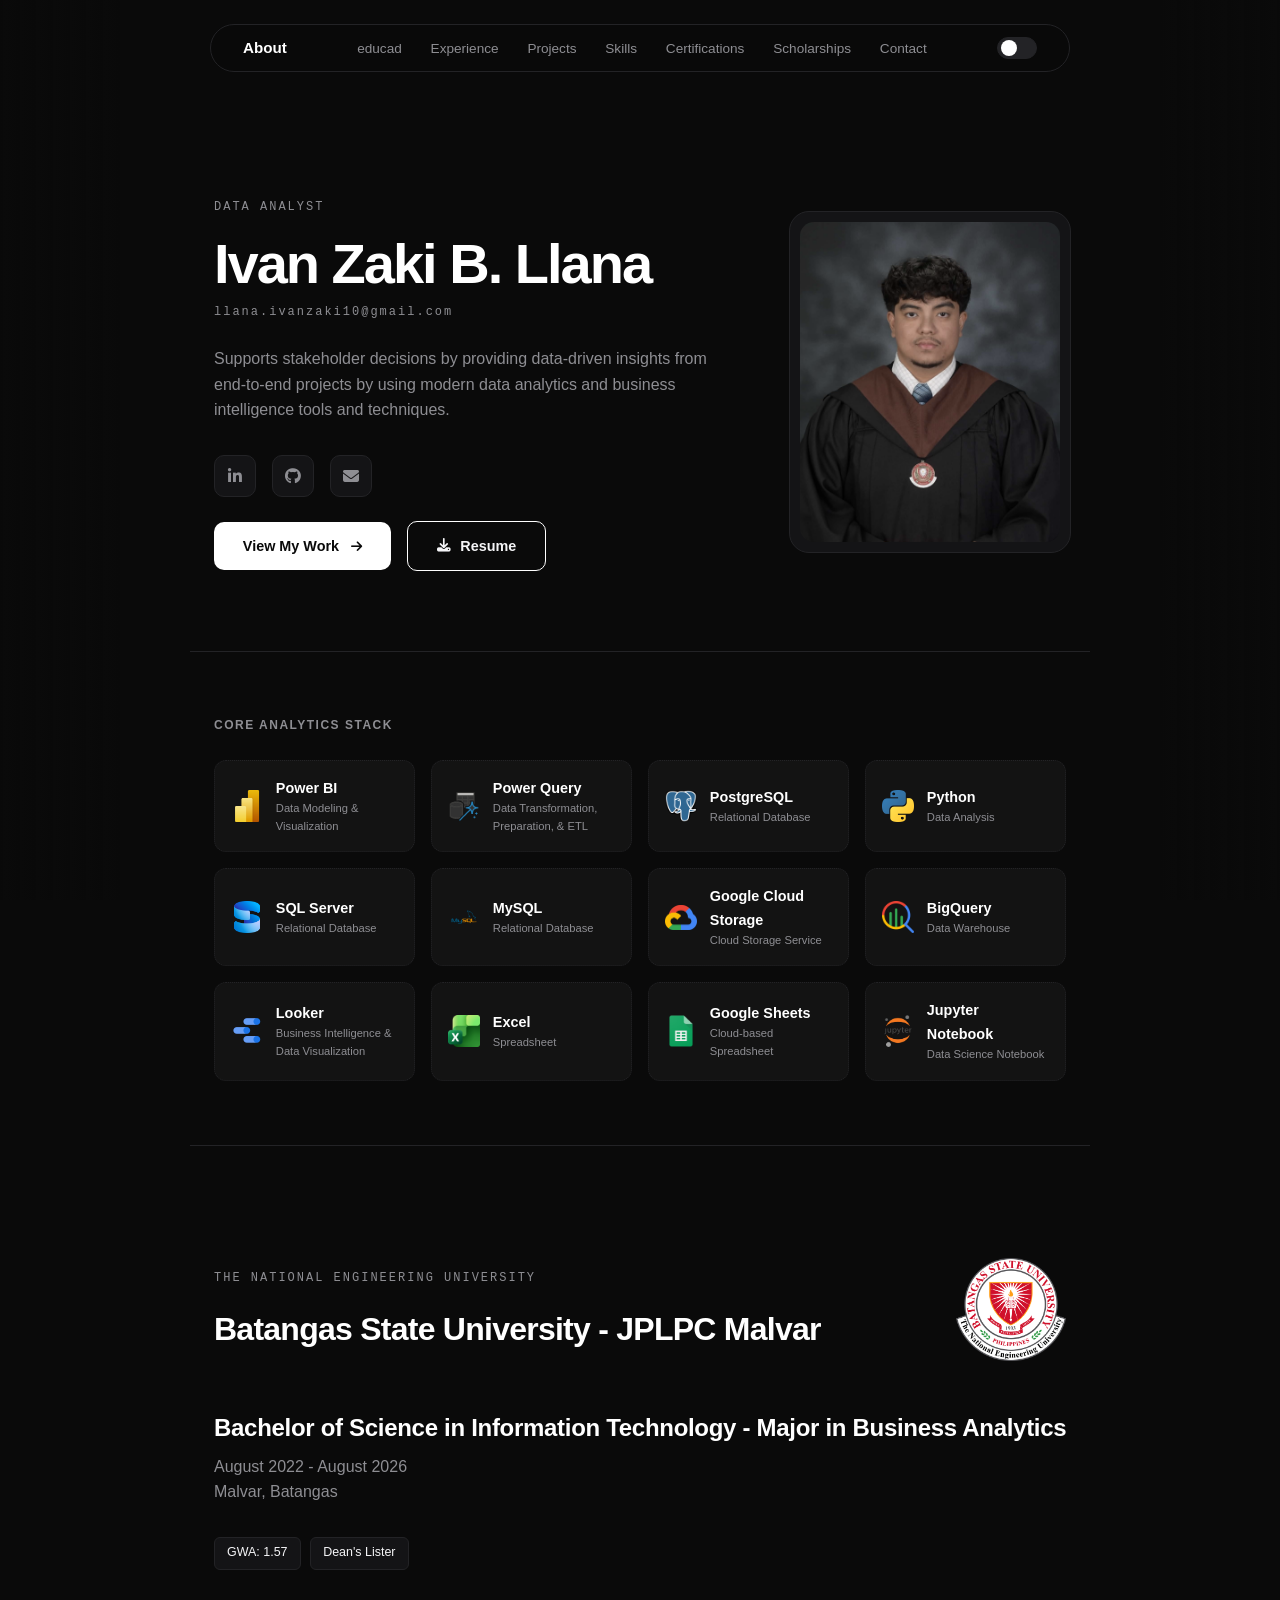
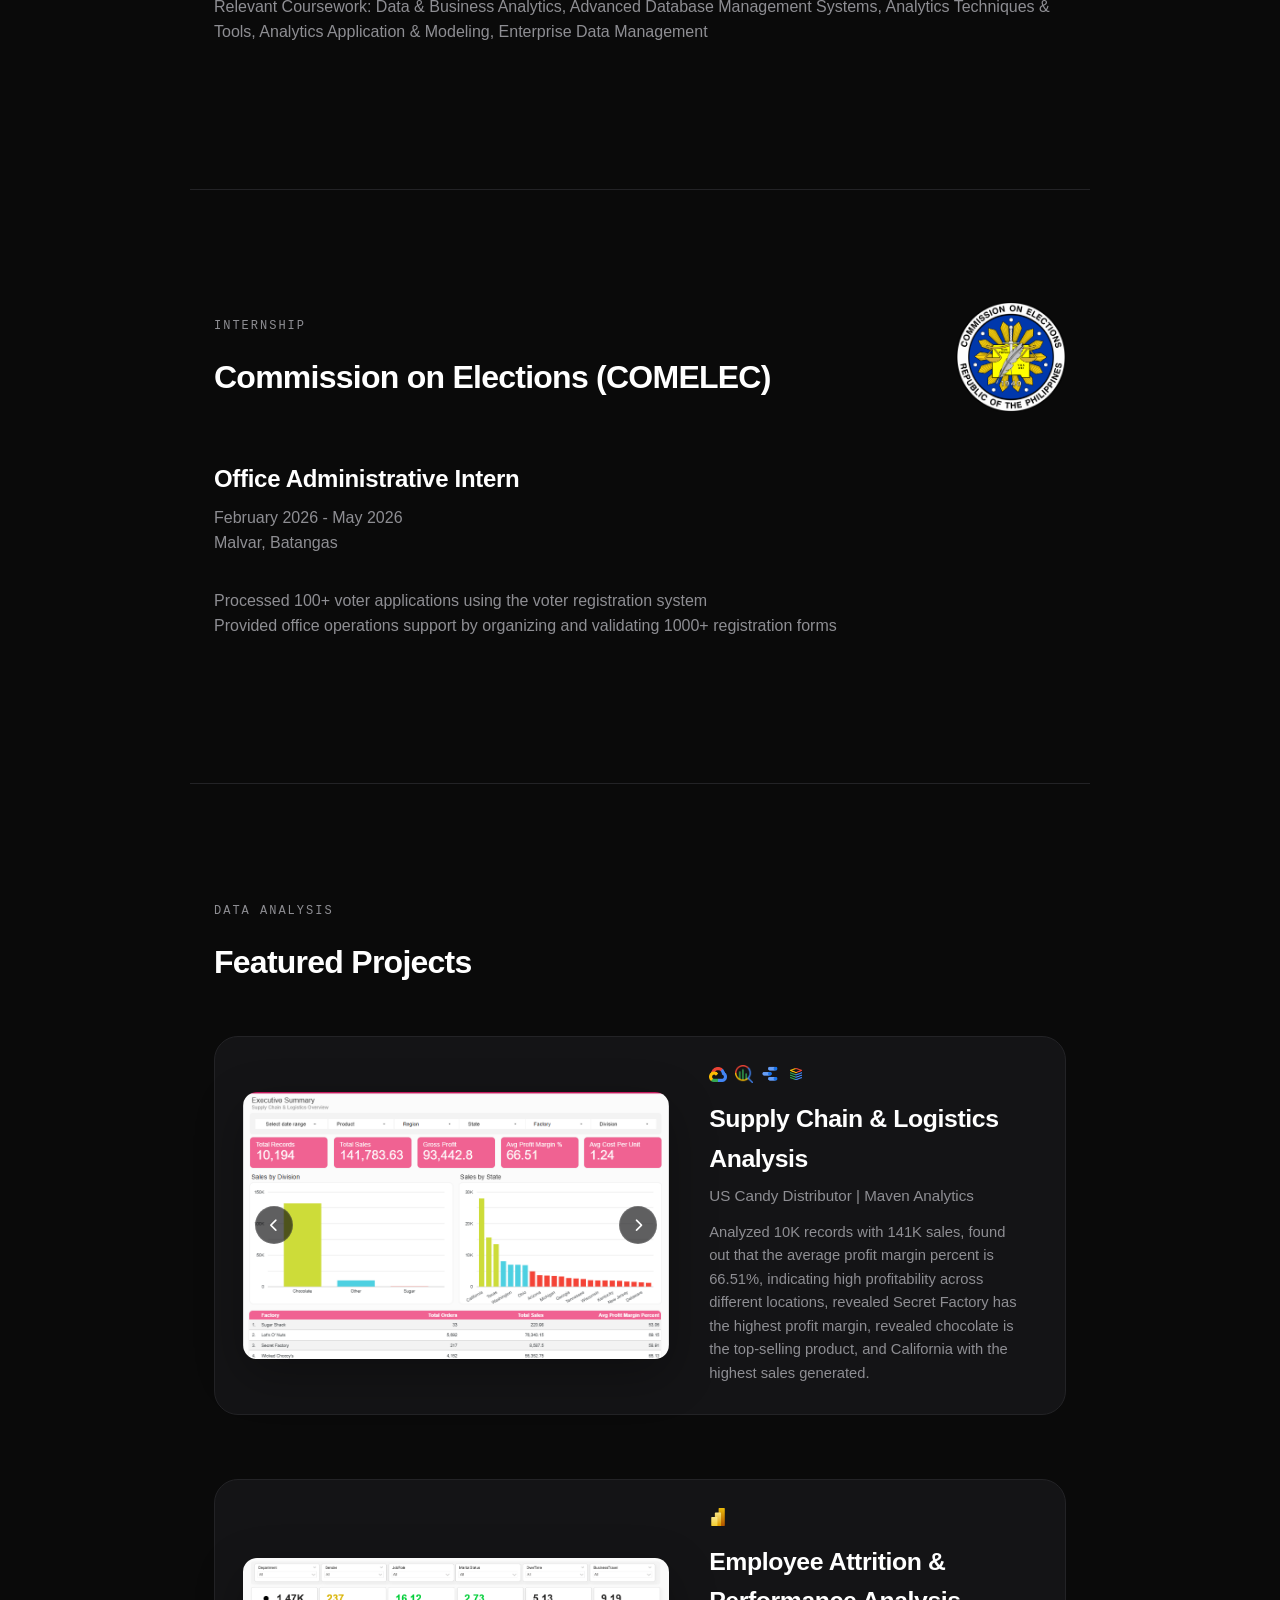
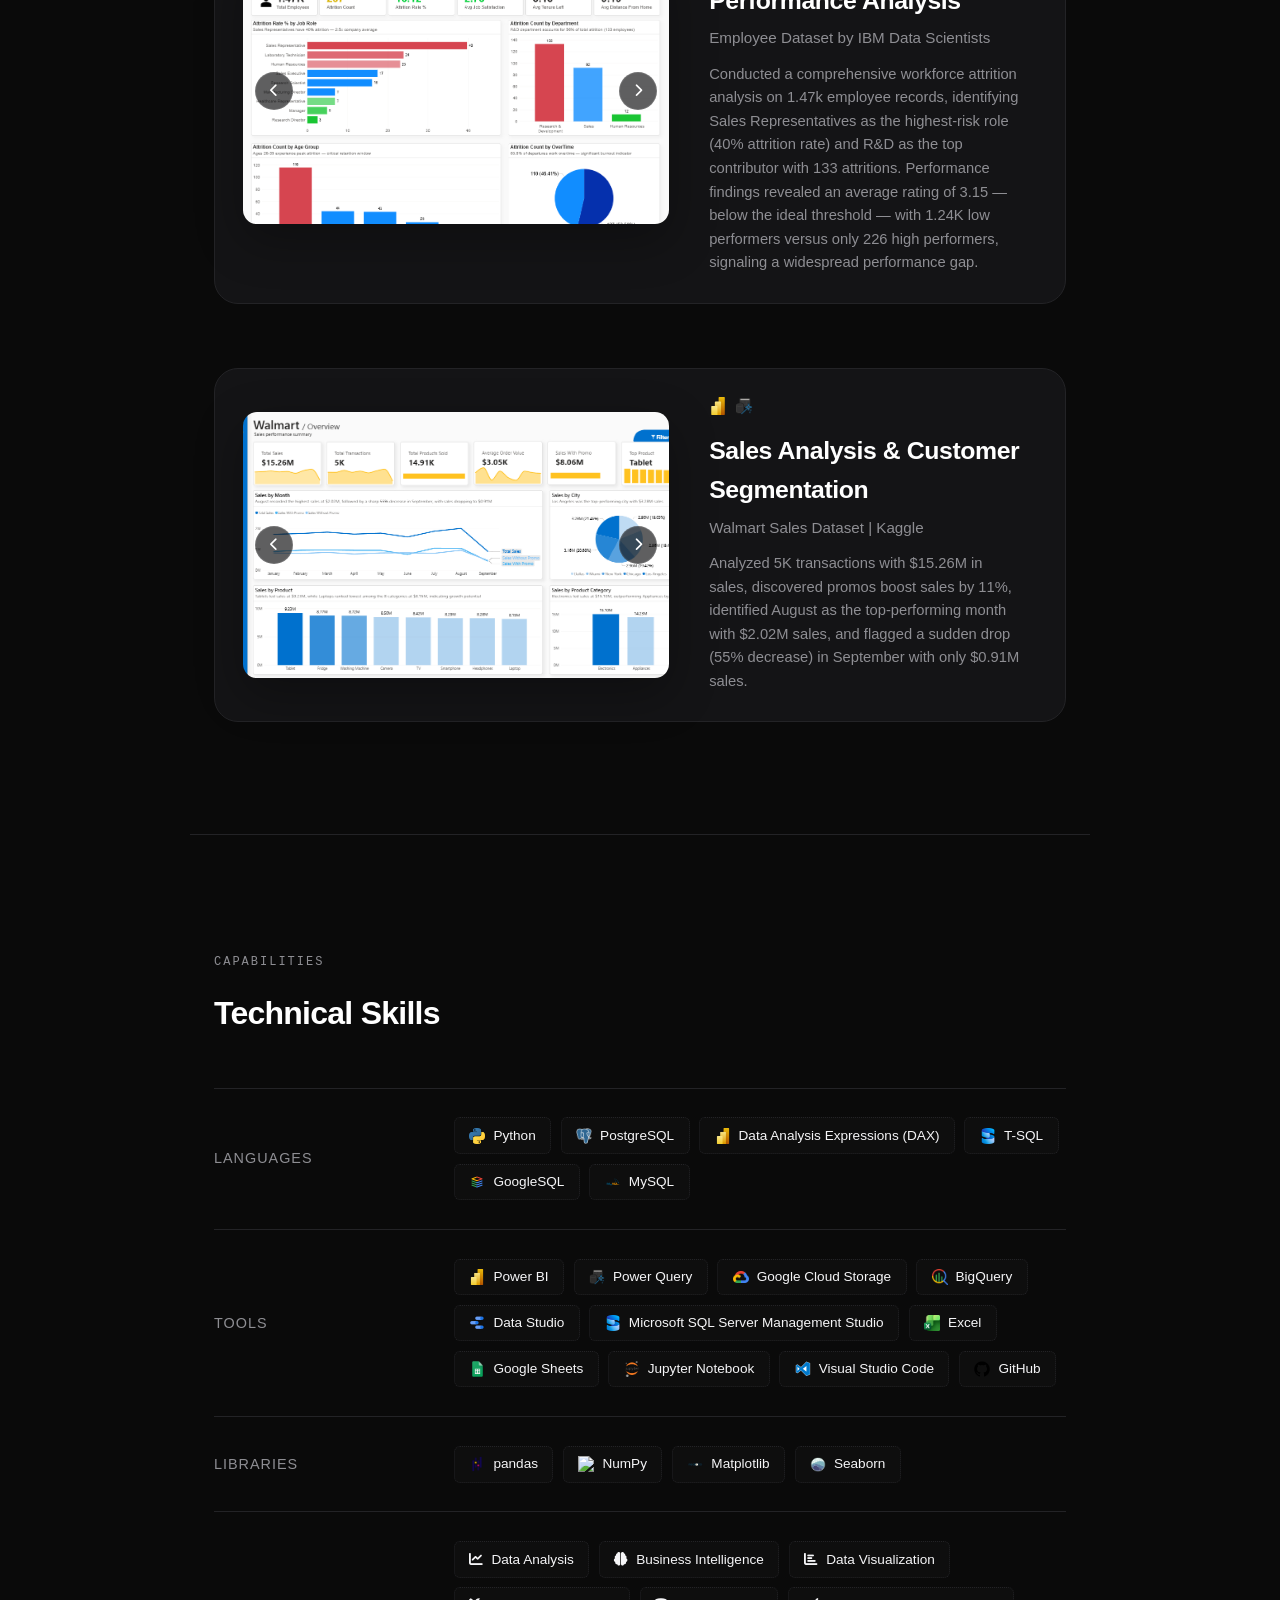
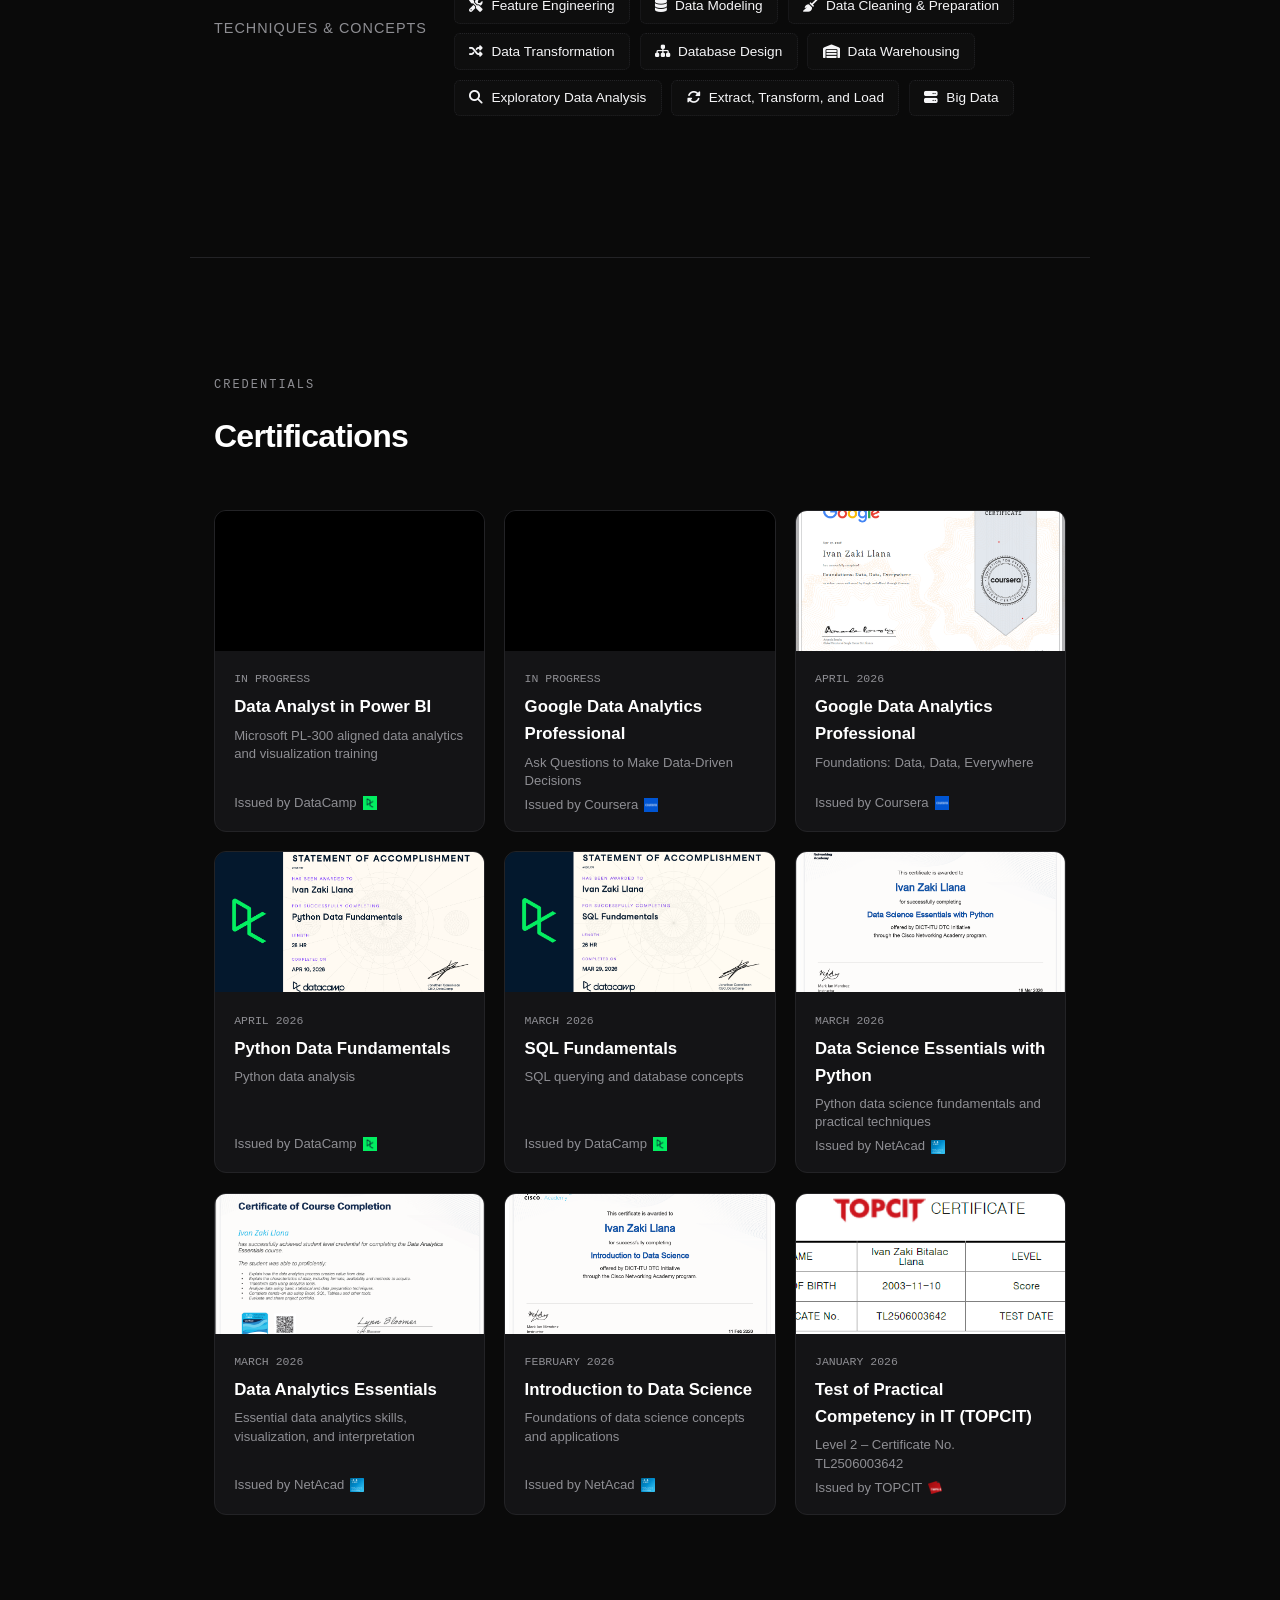
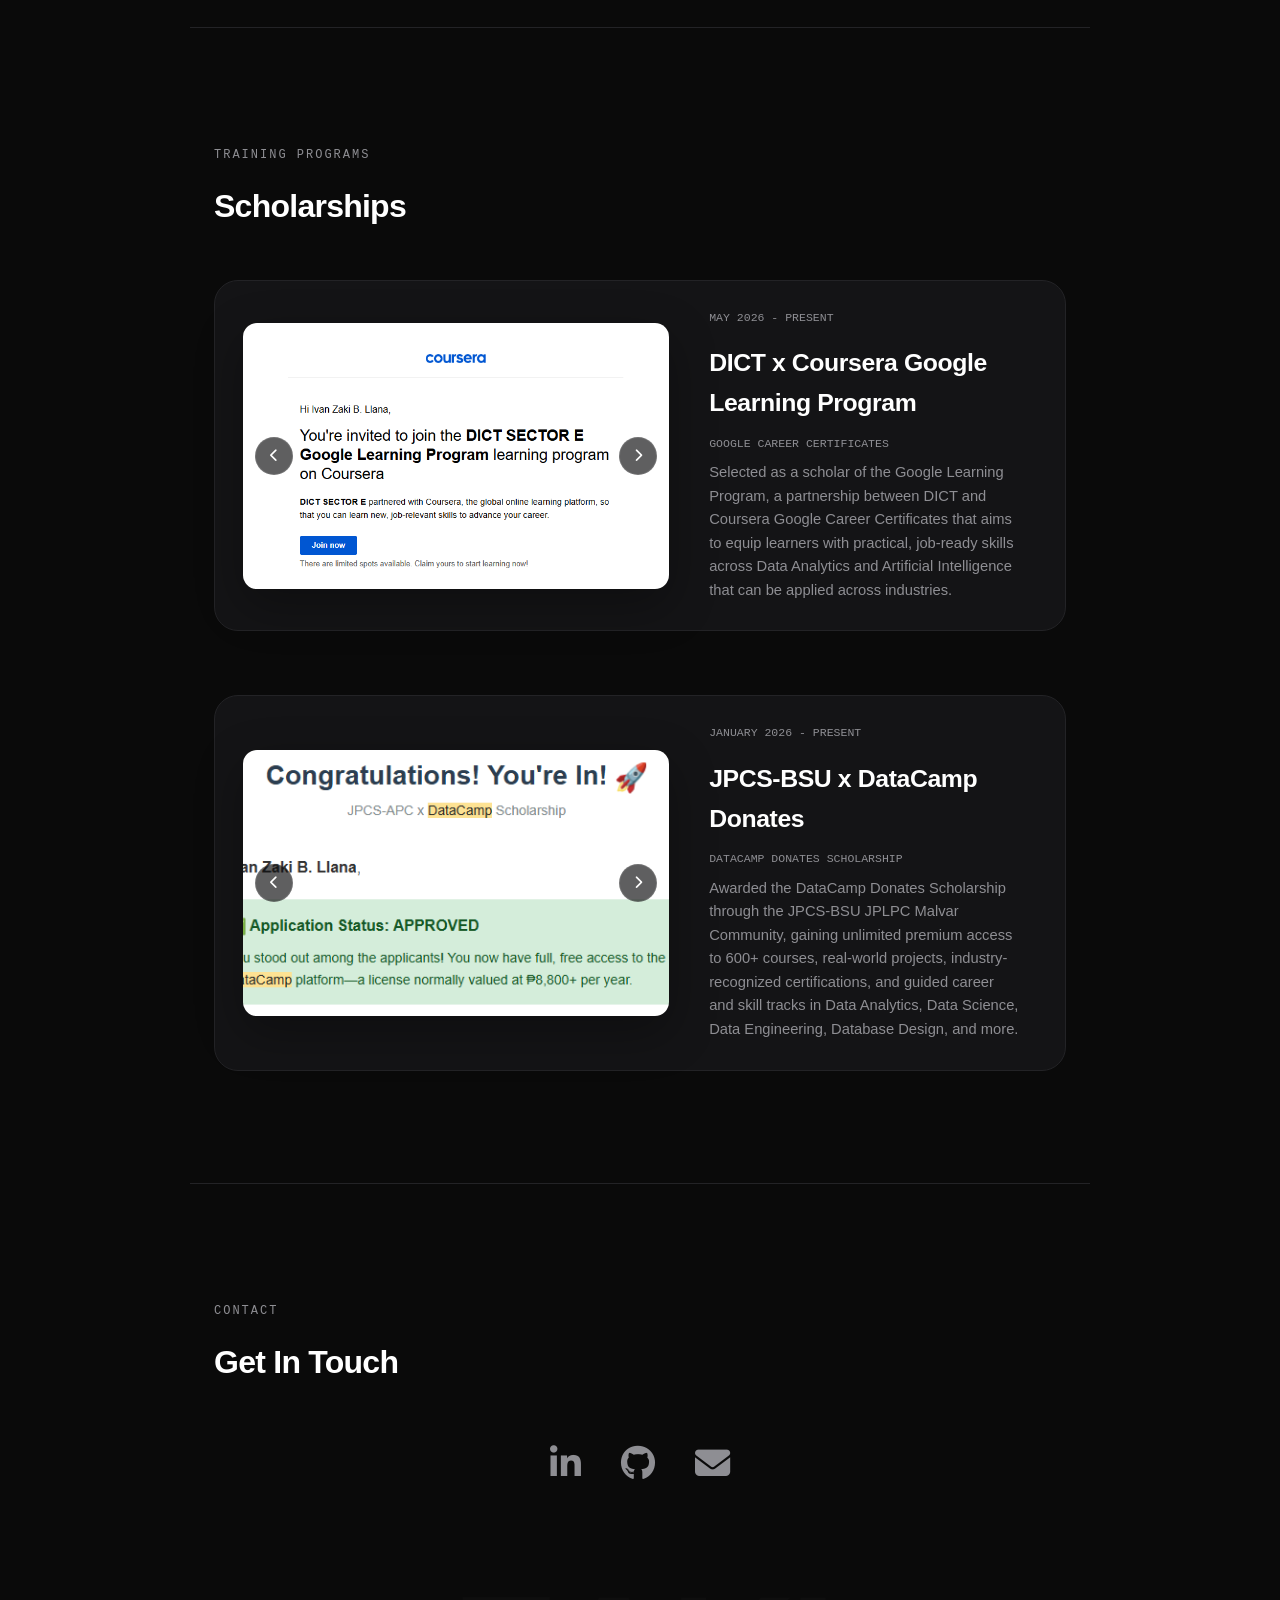
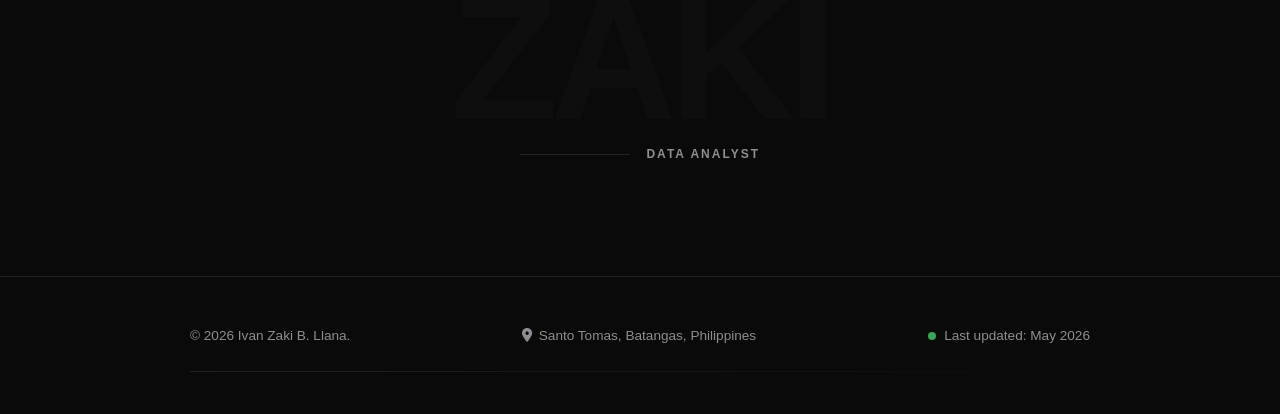
==== commit 15115501: "testing" ====
--- a/index.html
+++ b/index.html
@@ -17,7 +17,7 @@
     <nav class="navbar">
         <a href="#home" class="logo-link">About</a>
         <ul class="nav-links">
-            <li><a href="#education">Education</a></li>
+            <li><a href="#education">educad</a></li>
             <li><a href="#experience">Experience</a></li>
             <li><a href="#projects">Projects</a></li>
             <li><a href="#skills">Skills</a></li>
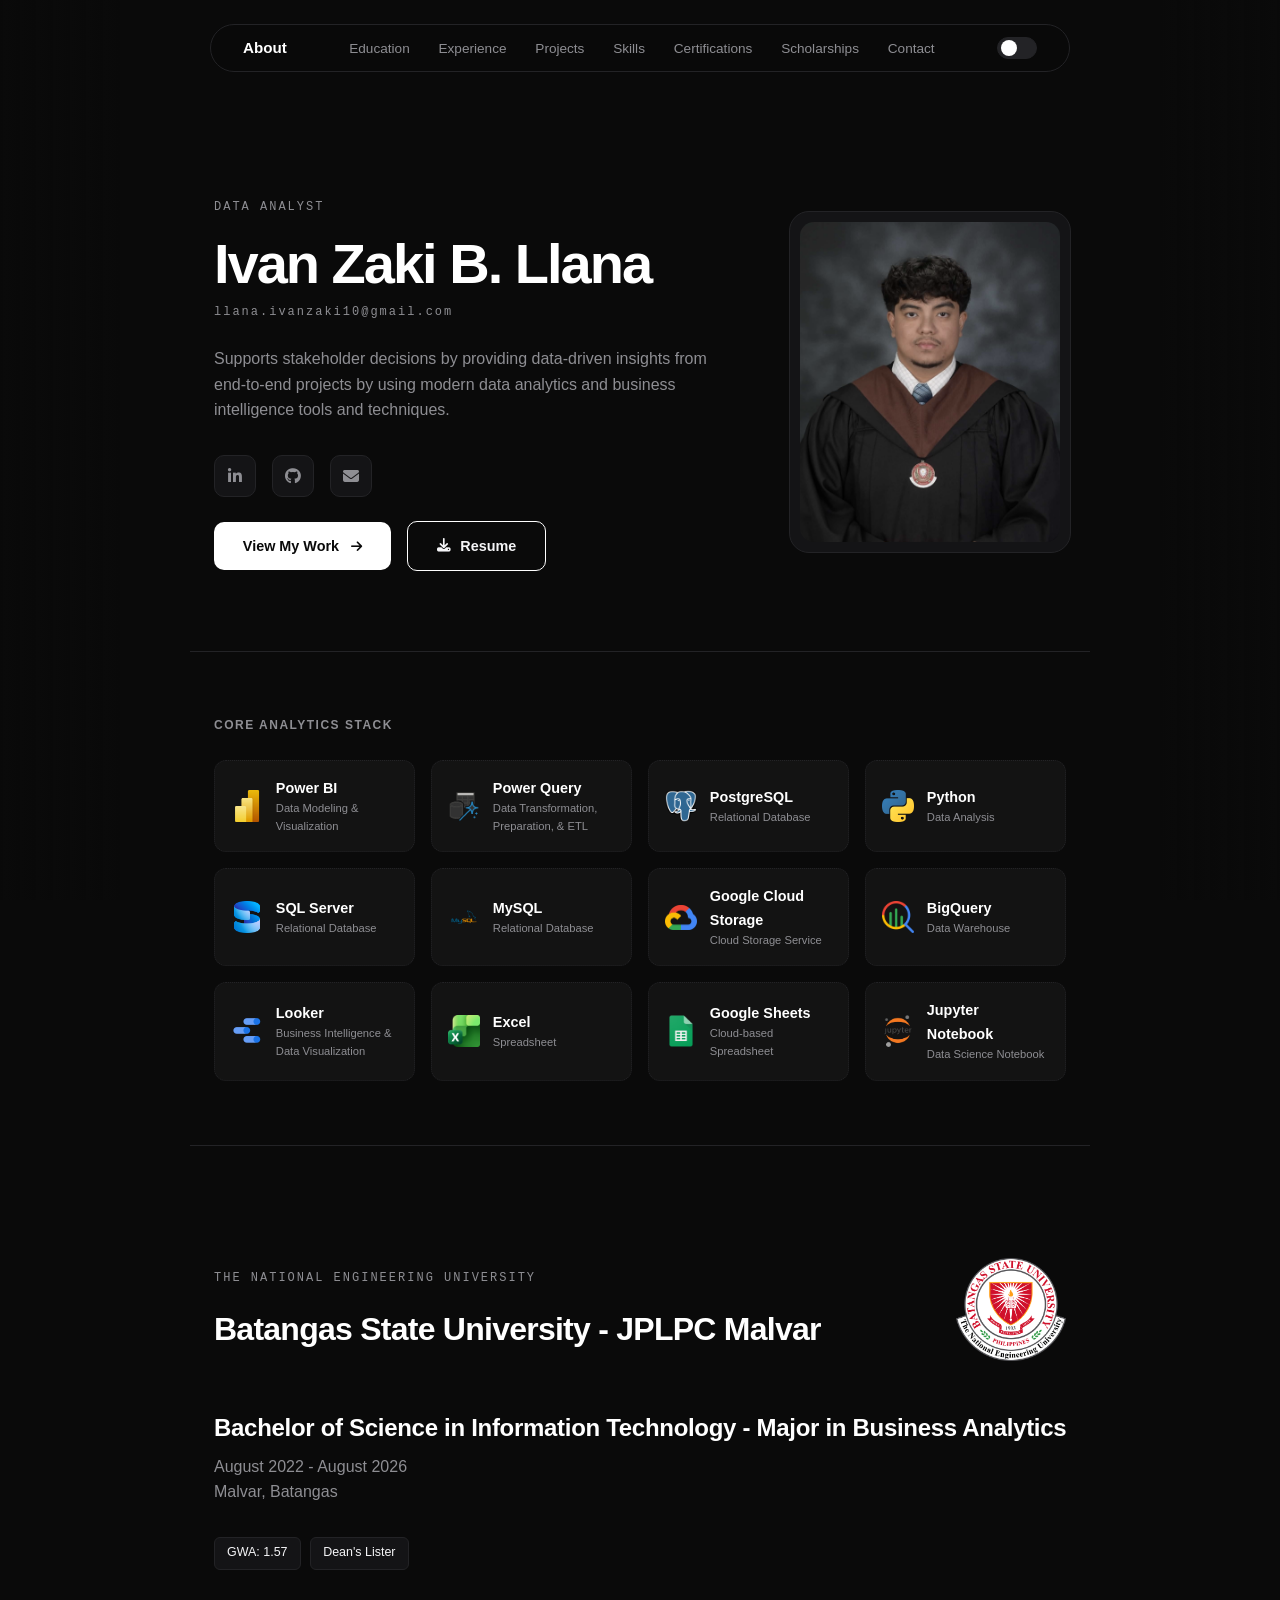
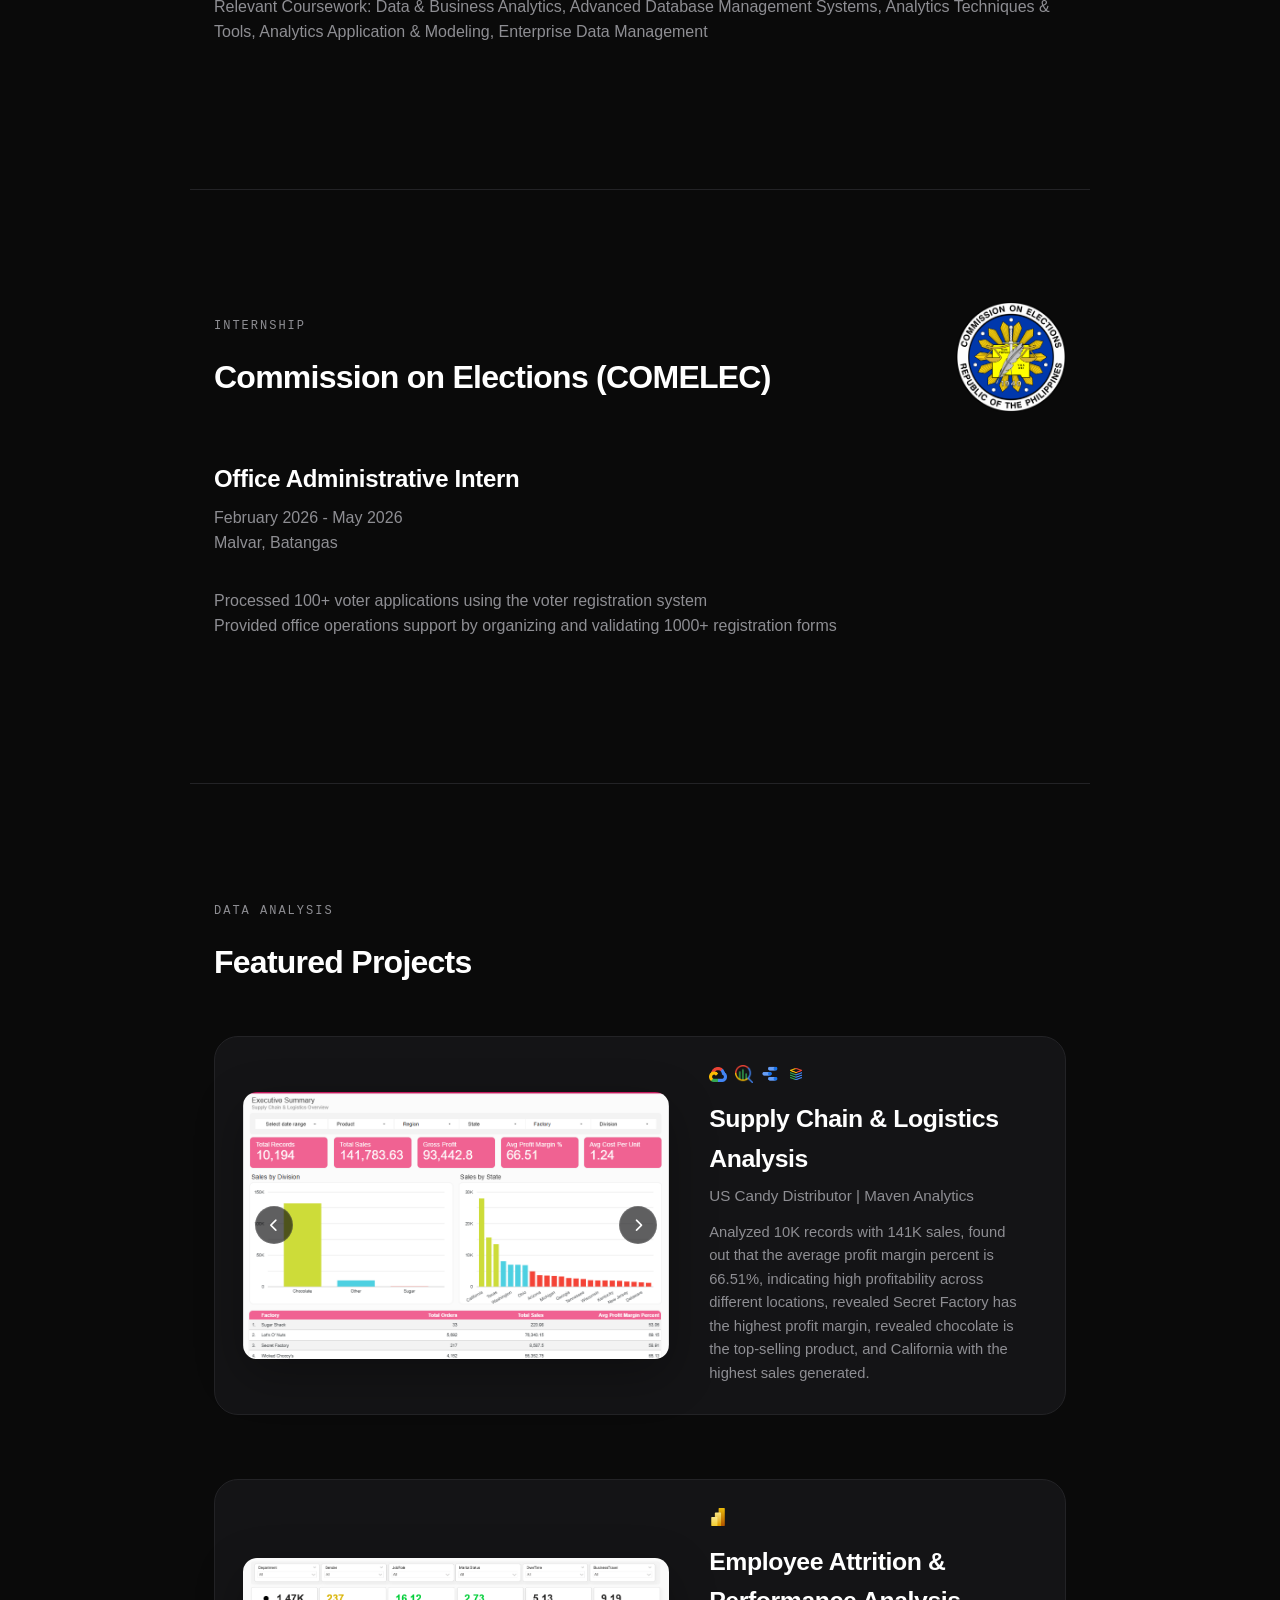
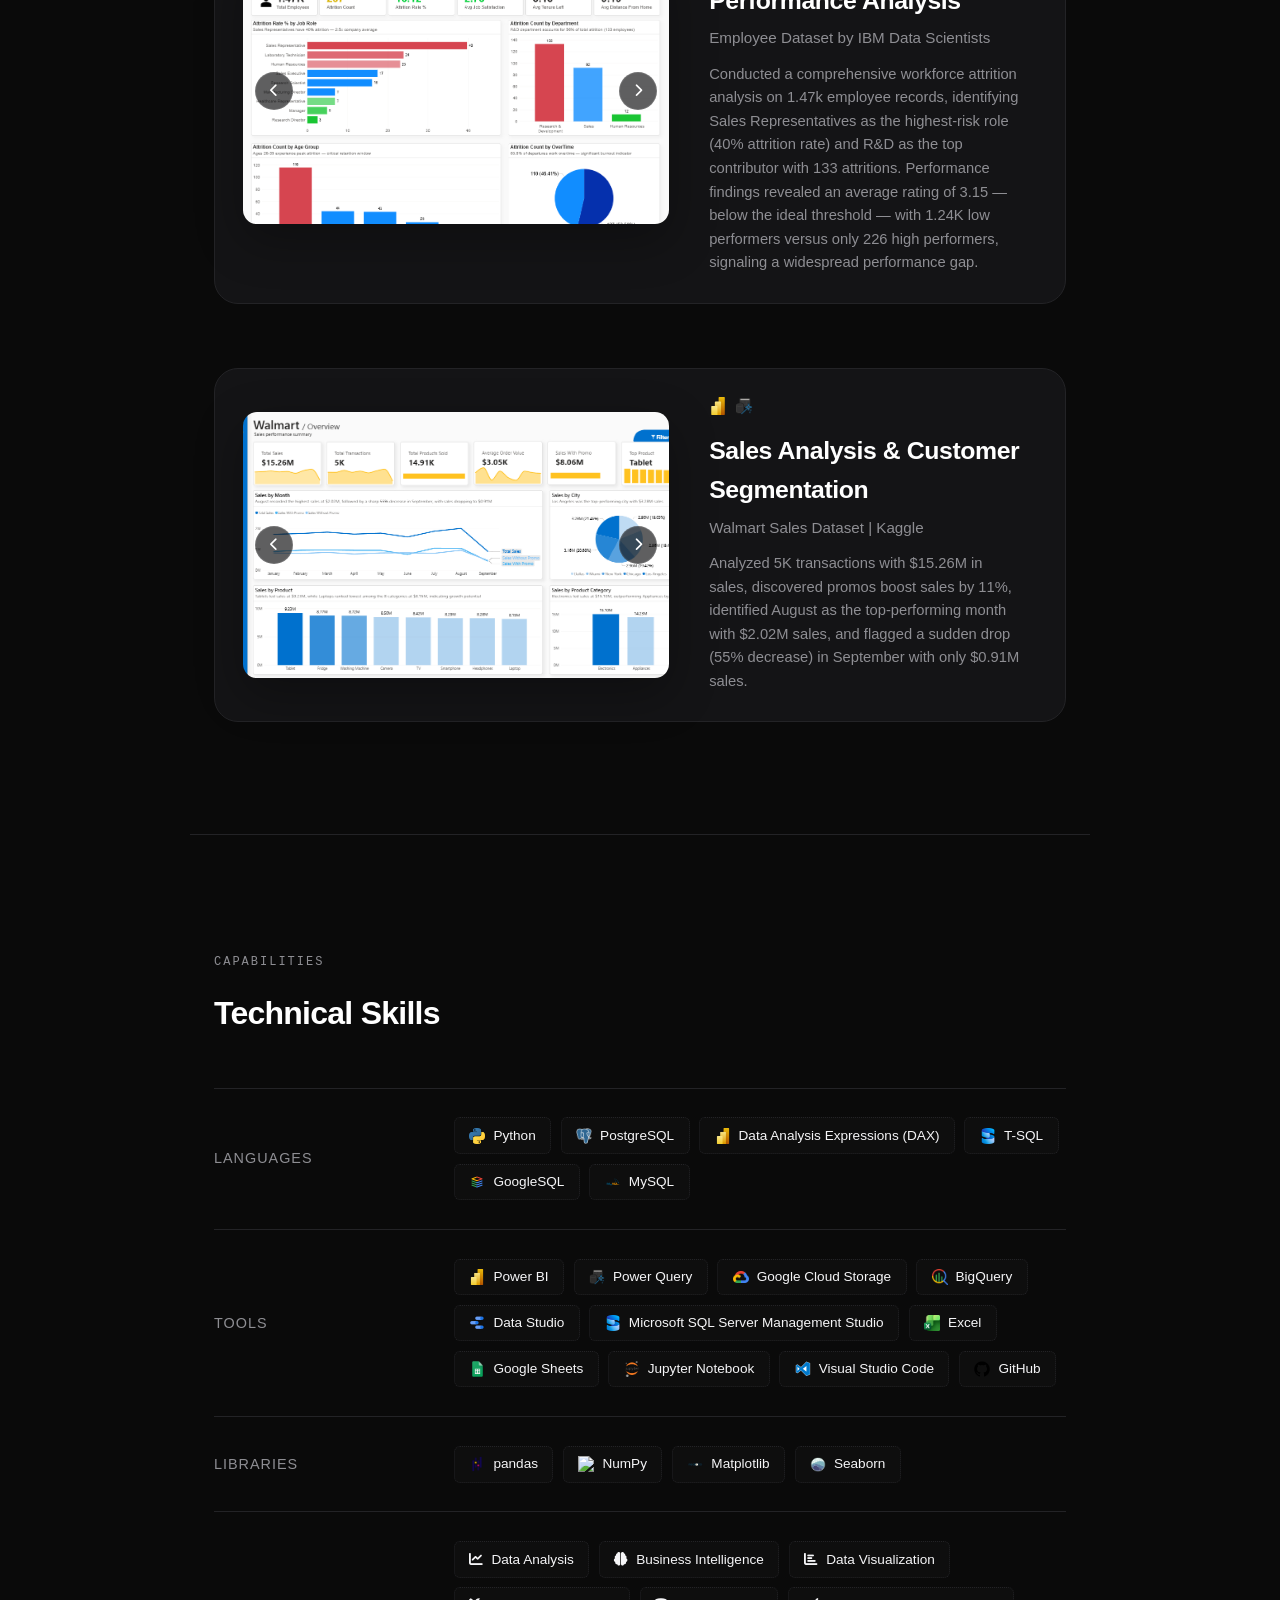
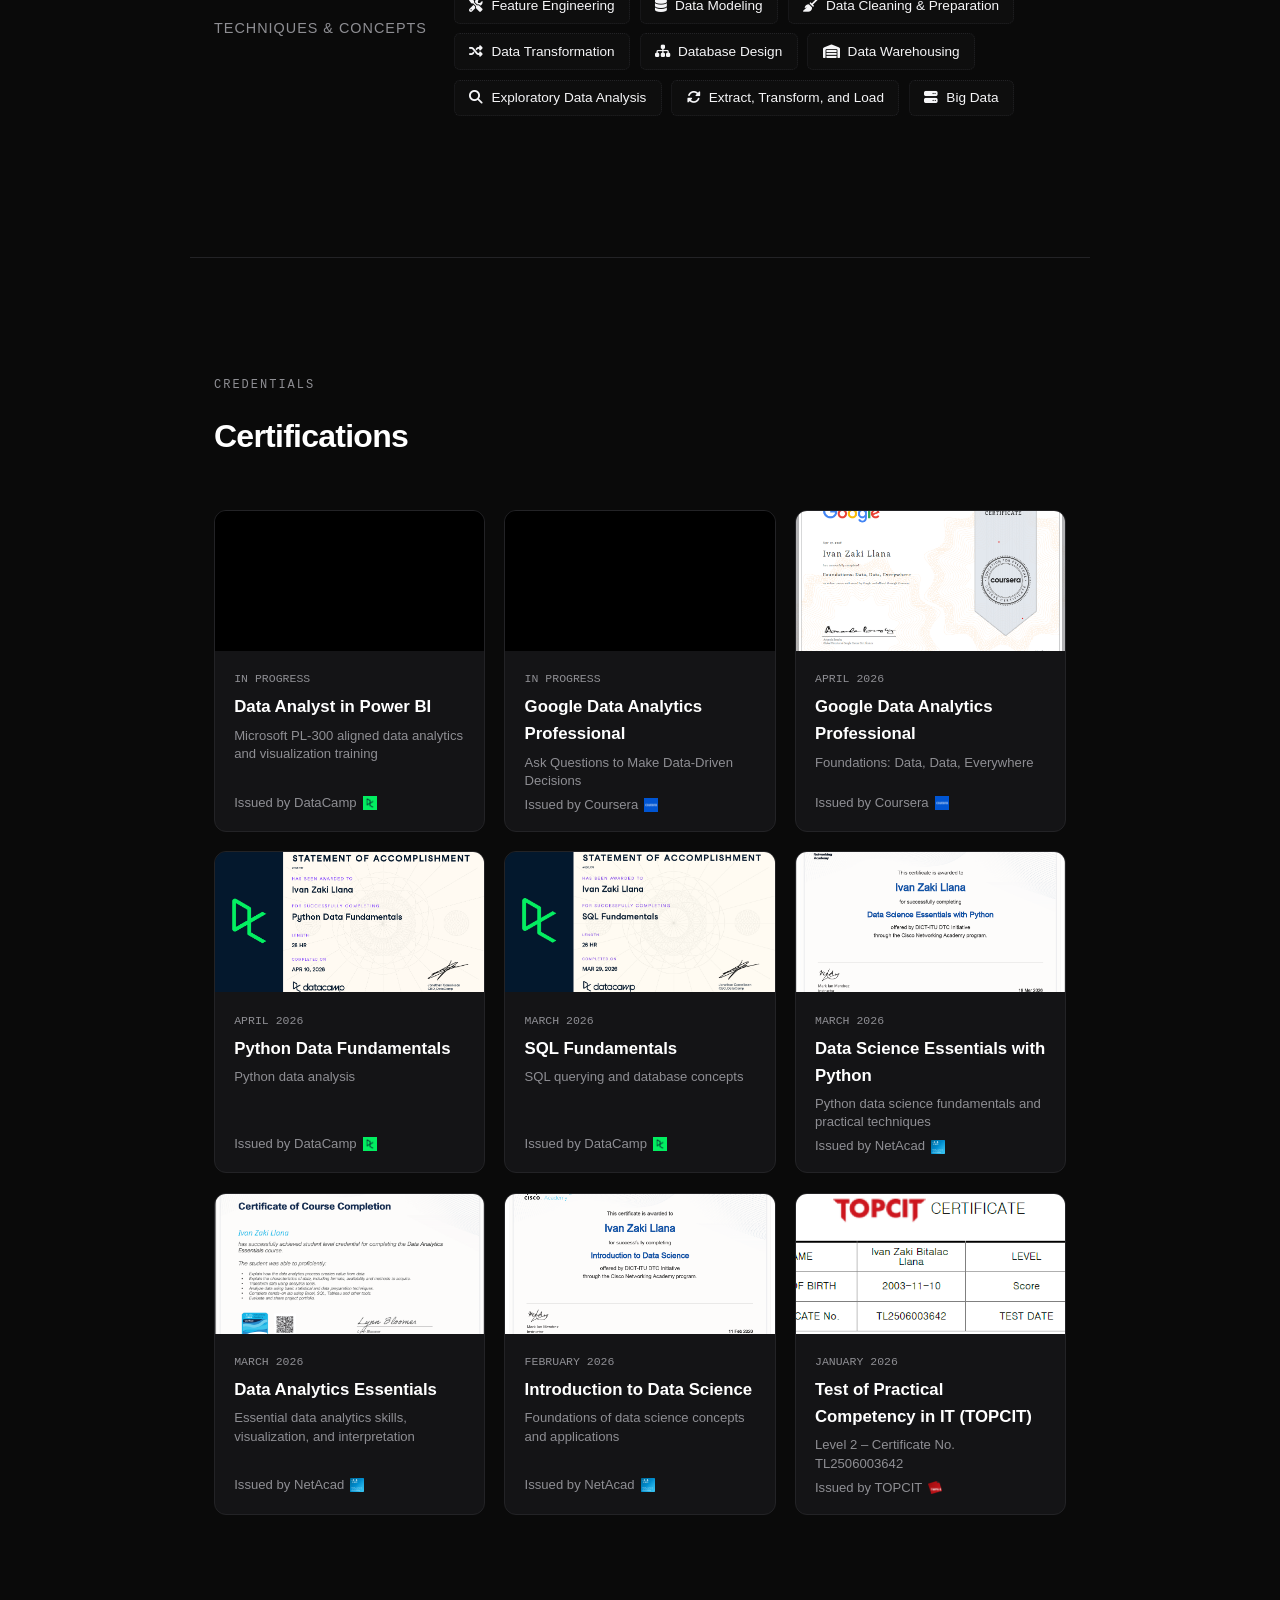
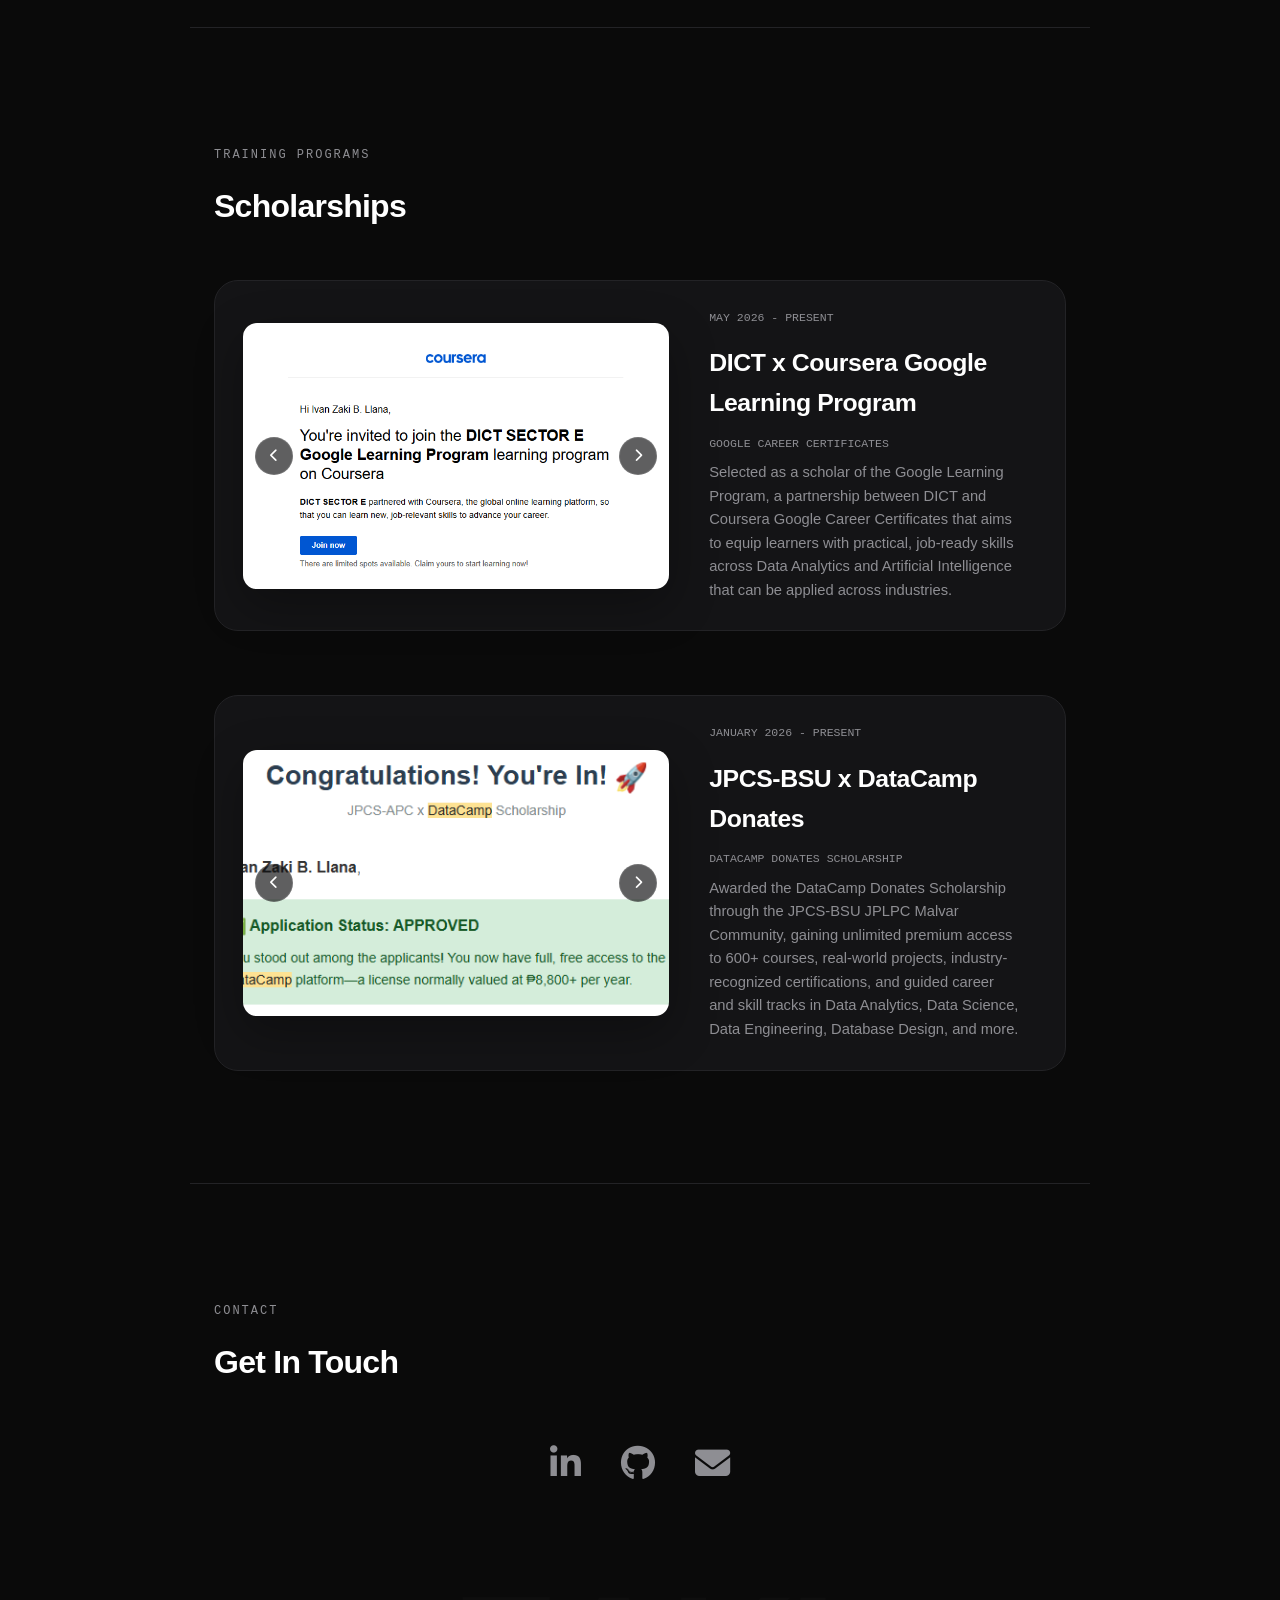
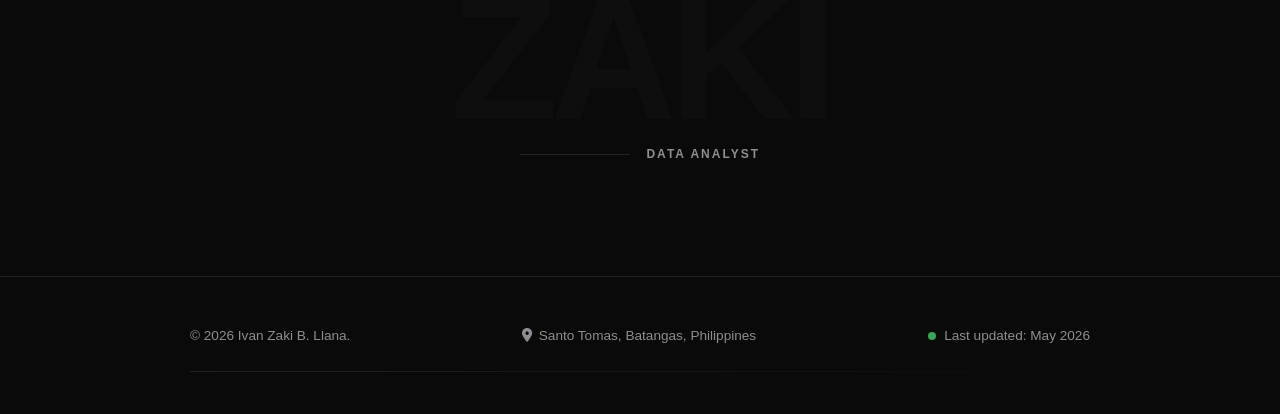
==== commit 0ed95fd6: "Updated" ====
--- a/index.html
+++ b/index.html
@@ -17,7 +17,7 @@
     <nav class="navbar">
         <a href="#home" class="logo-link">About</a>
         <ul class="nav-links">
-            <li><a href="#education">educad</a></li>
+            <li><a href="#education">Education</a></li>
             <li><a href="#experience">Experience</a></li>
             <li><a href="#projects">Projects</a></li>
             <li><a href="#skills">Skills</a></li>
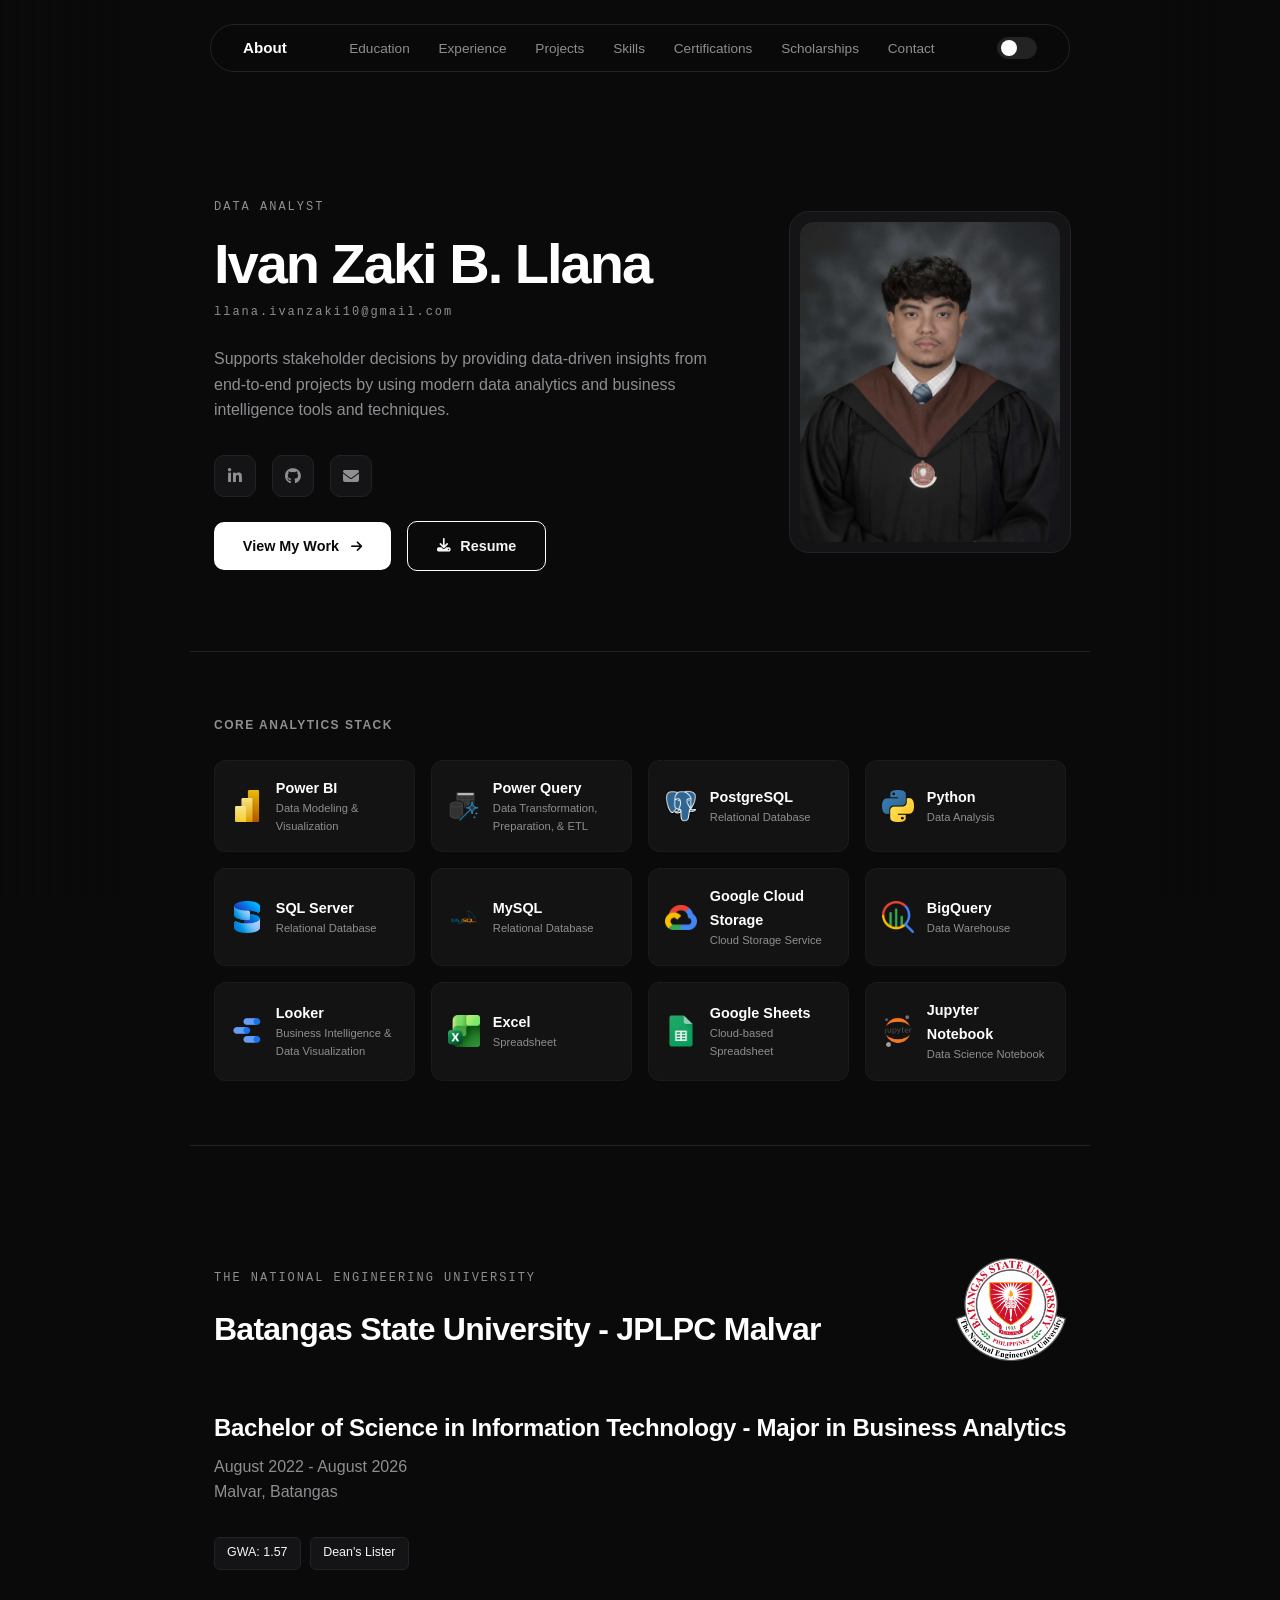
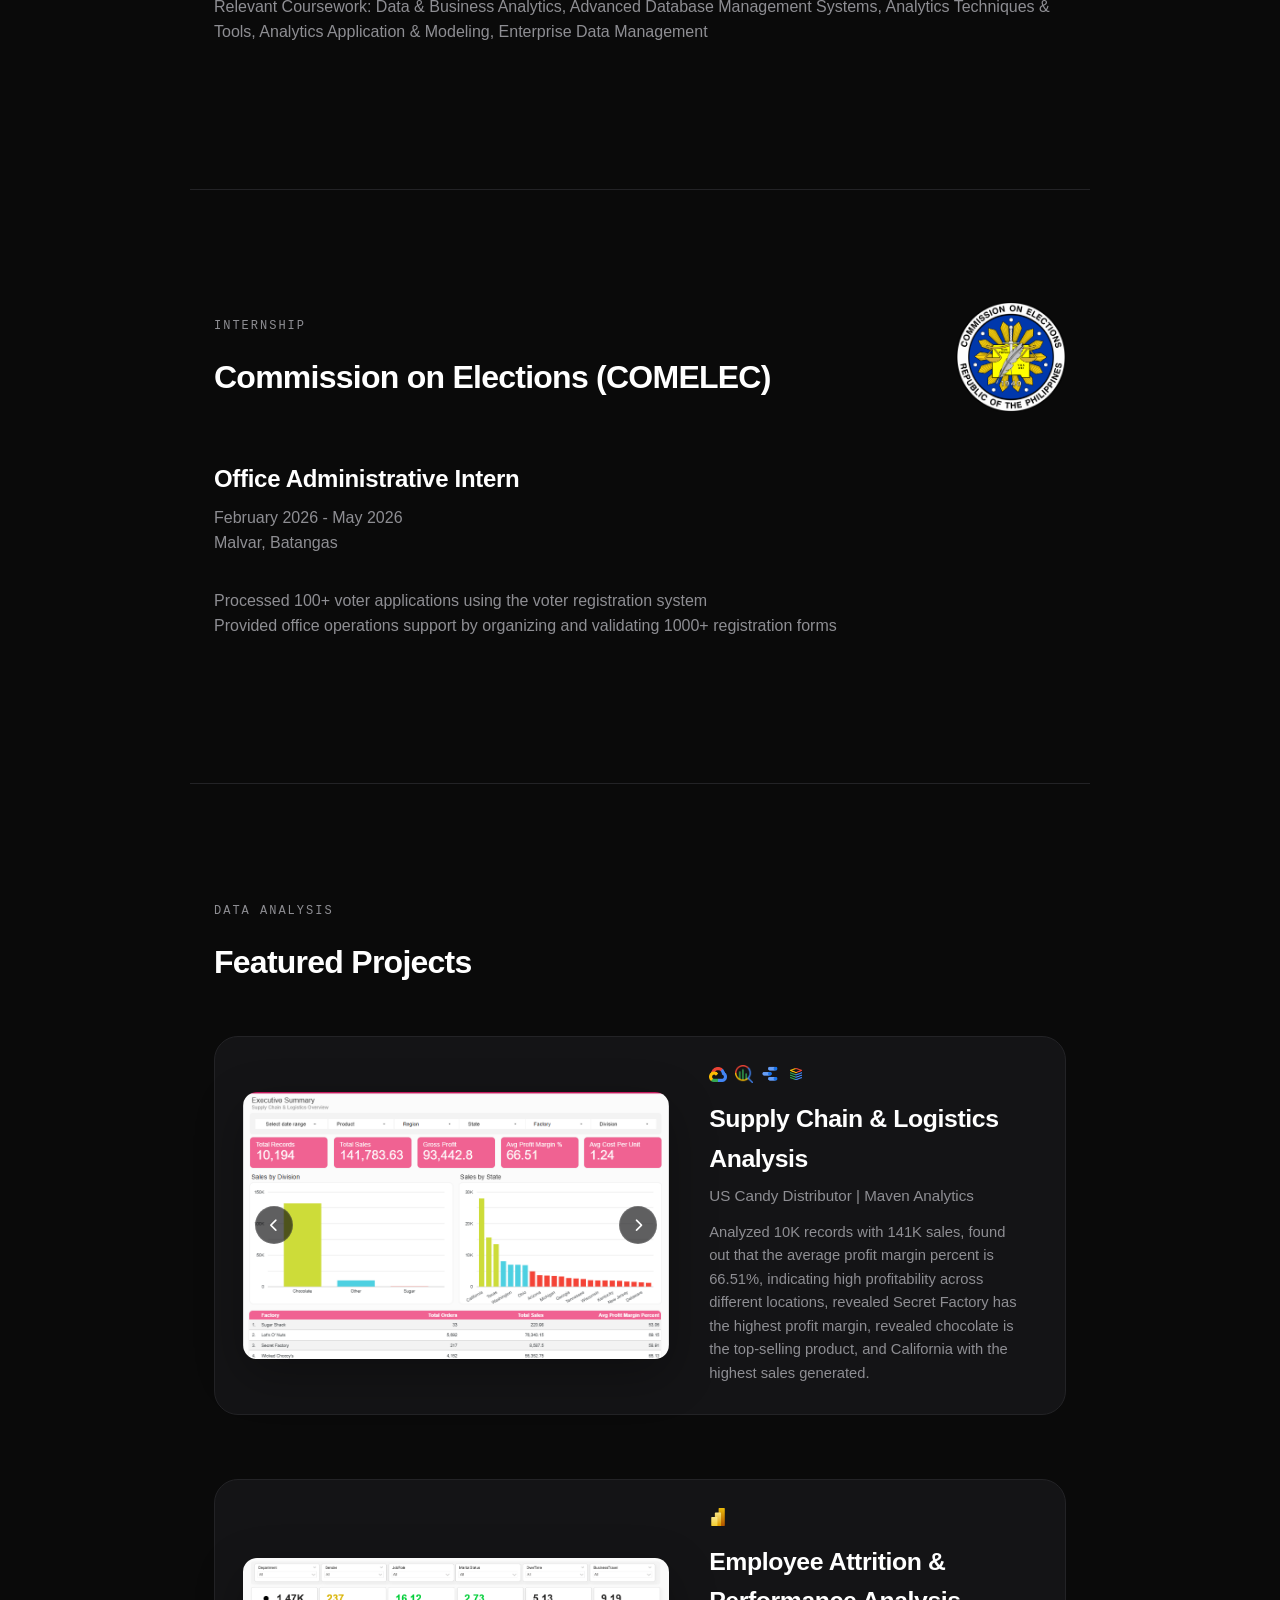
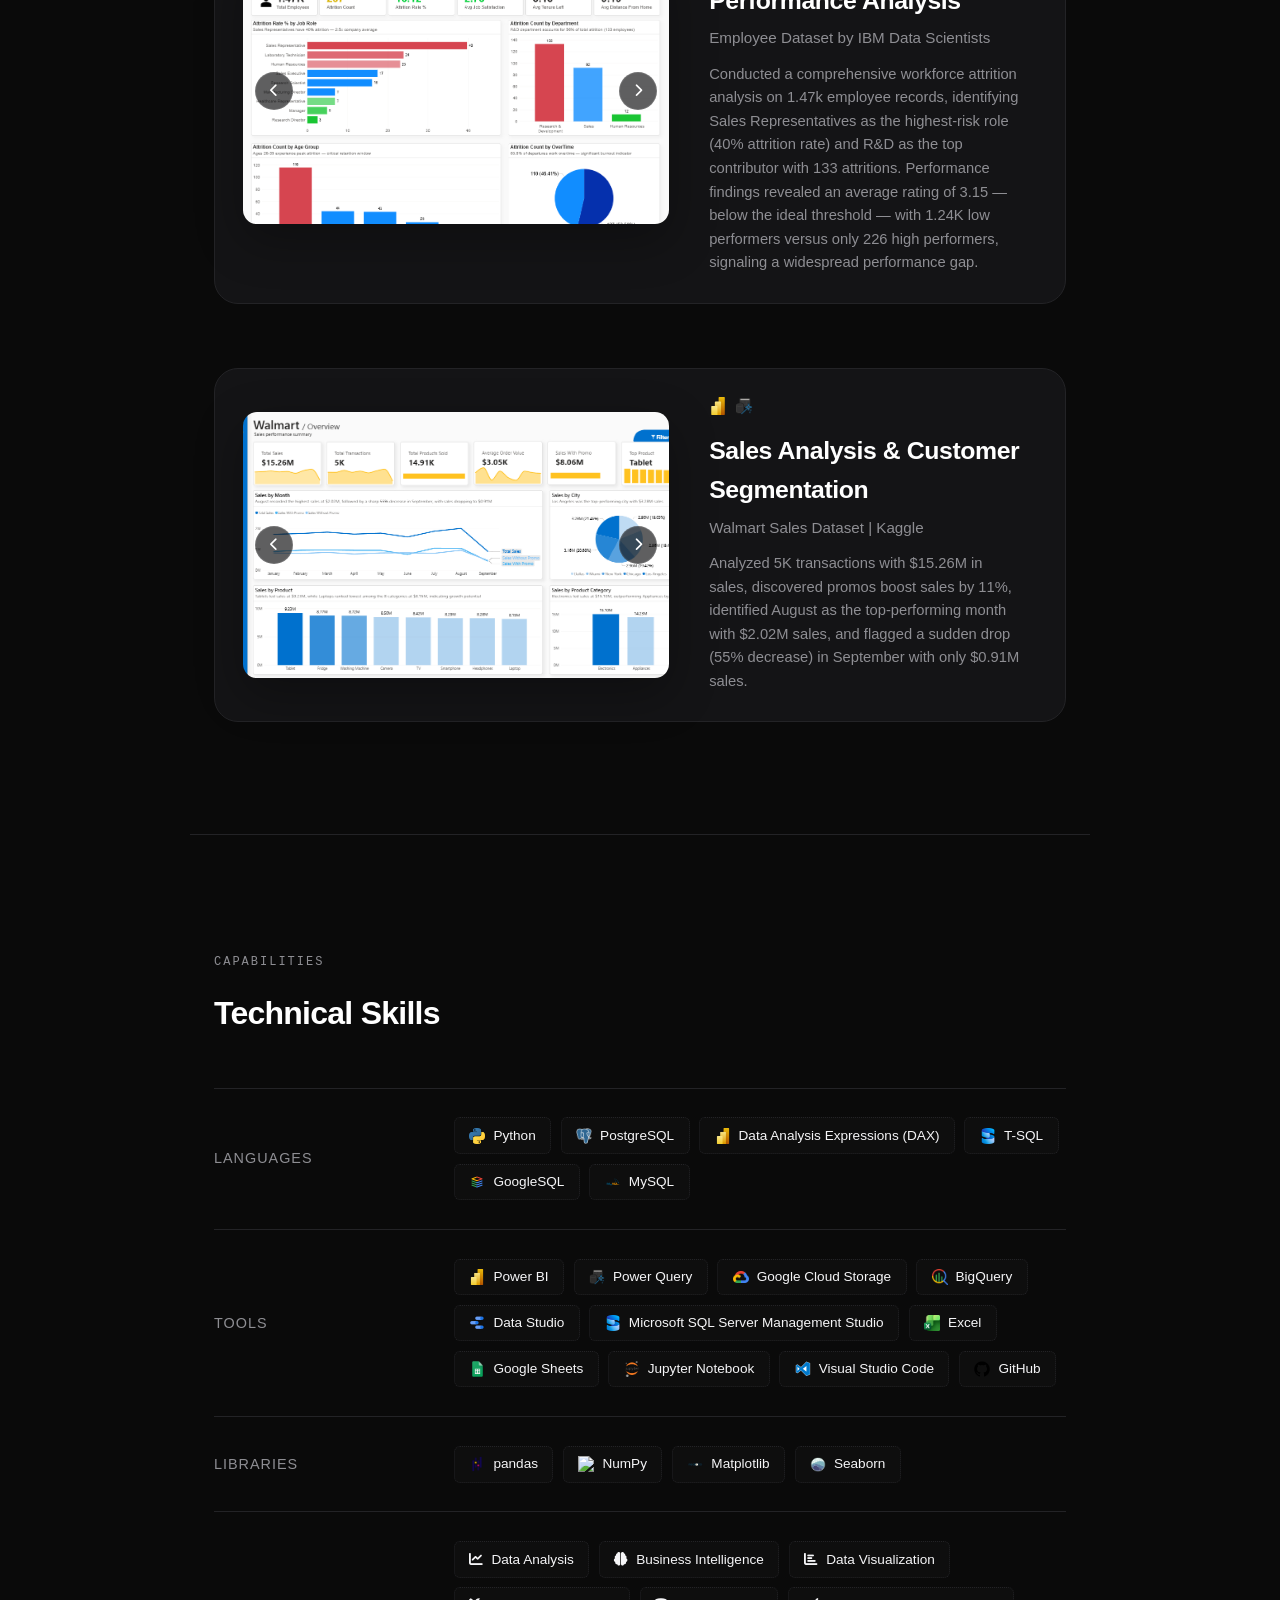
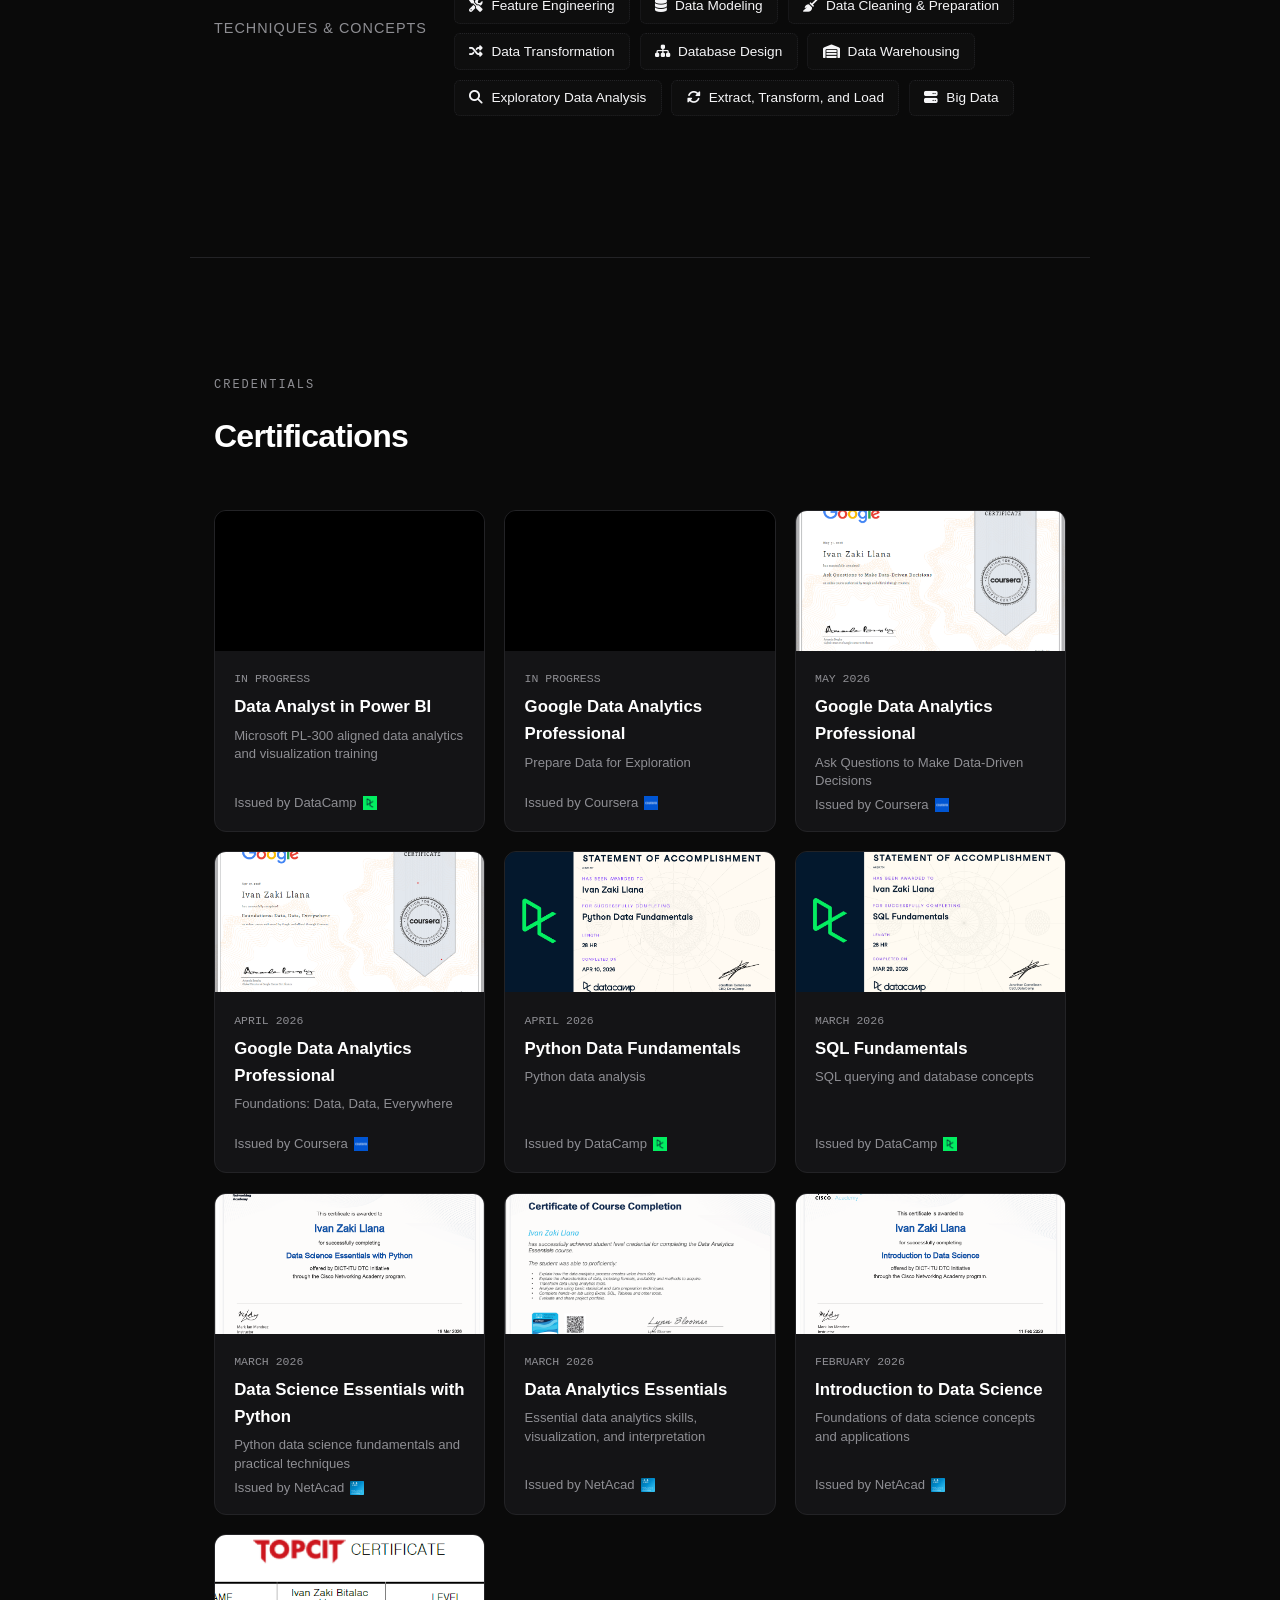
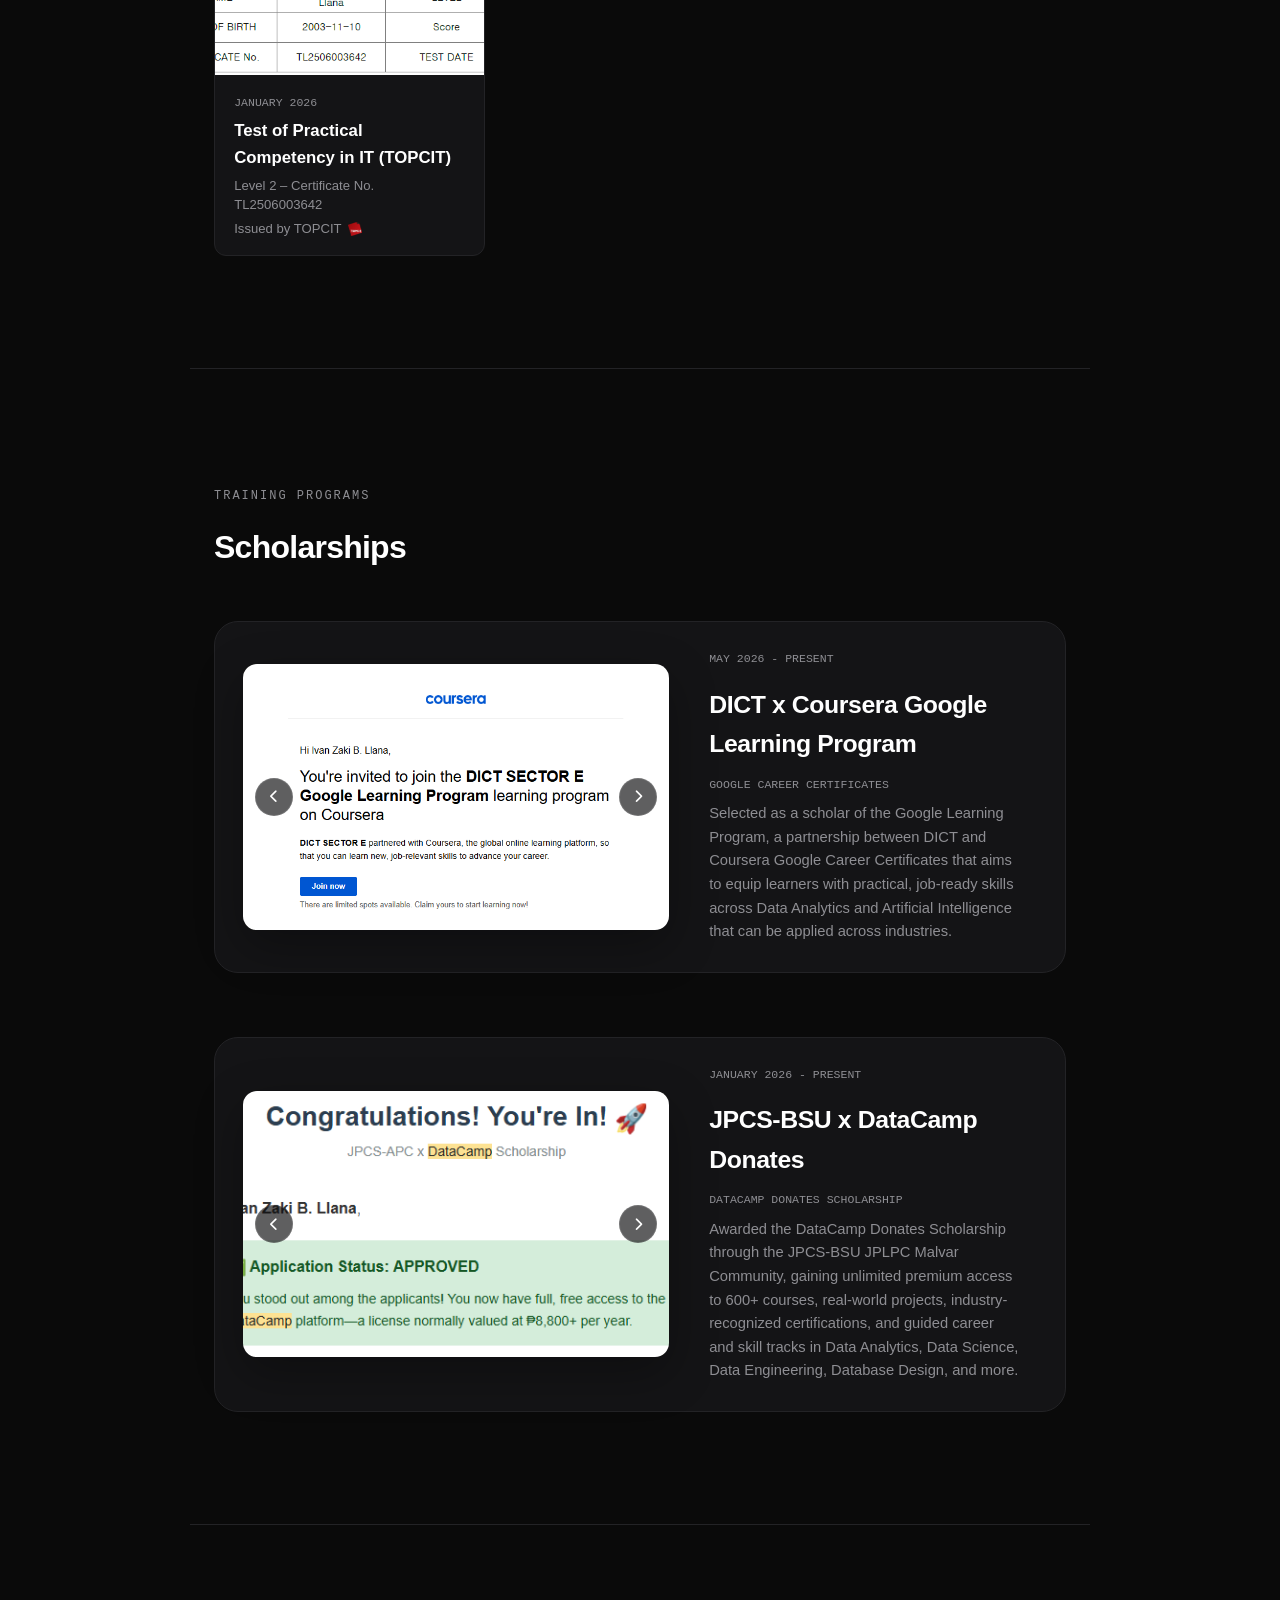
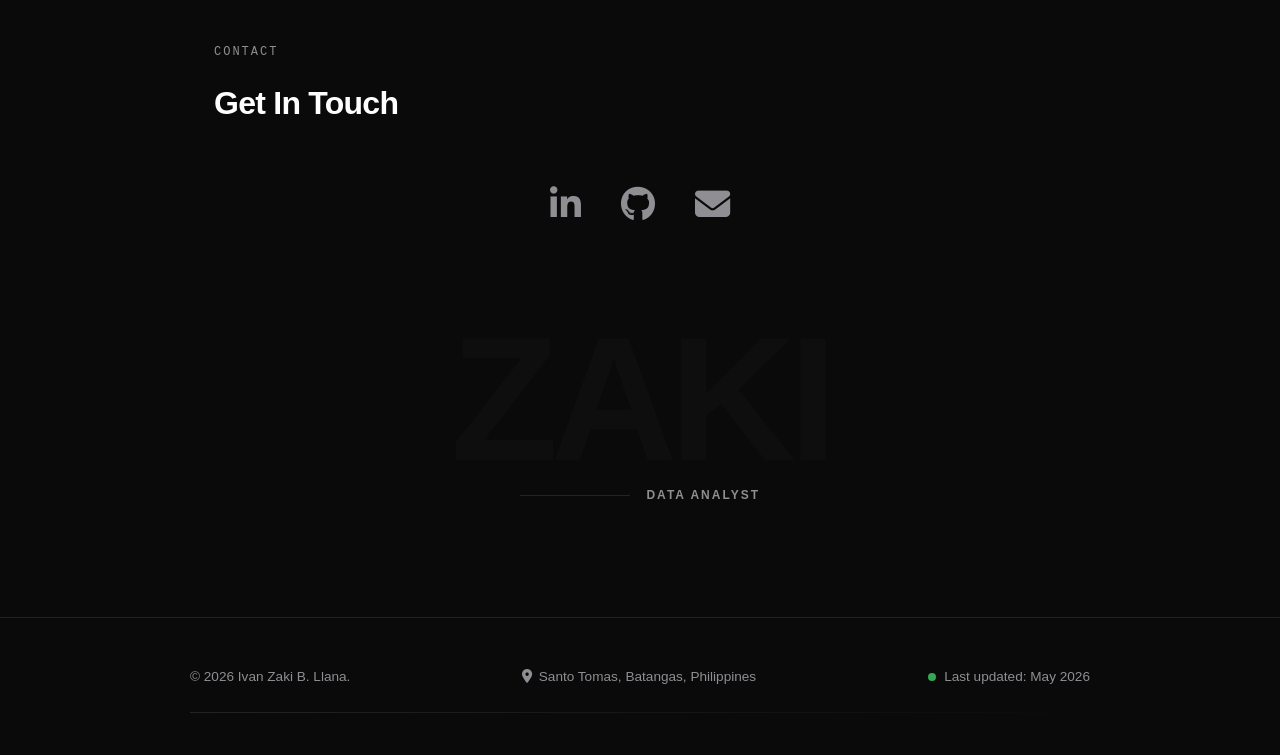
==== commit 3b0bf777: "Add certificate and updated resume" ====
--- a/index.html
+++ b/index.html
@@ -365,7 +365,7 @@
                 <div class="card-info-content">
                     <span class="card-meta-date">In Progress</span>
                     <h3>Google Data Analytics Professional</h3>
-                    <p>Ask Questions to Make Data-Driven Decisions</p>
+                    <p>Prepare Data for Exploration</p>
                     
                     <div class="cert-issuer-bottom">
                         <span>Issued by Coursera</span>
@@ -373,10 +373,26 @@
                     </div>
                 </div>
             </div>
+
+            <div class="media-card cert-card-mod popup-trigger" data-img-src="assets/certificates/gda_c2.png">
+                <div class="card-image-wrapper">
+                    <img src="assets/certificates/gda_c2.png" alt="Ask Questions to Make Data-Driven Decisions">
+                </div>
+                <div class="card-info-content">
+                    <span class="card-meta-date">May 2026</span>
+                    <h3>Google Data Analytics Professional</h3>
+                    <p>Ask Questions to Make Data-Driven Decisions</p>
+                    
+                    <div class="cert-issuer-bottom">
+                        <span>Issued by Coursera</span>
+                        <img src="assets/logos/coursera.png" alt="Coursera" class="cert-issuer-logo">
+                    </div>
+                </div>
+            </div>
             
             <div class="media-card cert-card-mod popup-trigger" data-img-src="assets/certificates/gda_c1.png">
                 <div class="card-image-wrapper">
-                    <img src="assets/certificates/gda_c1.png" alt="Google Data Analytics Professional - Course 1">
+                    <img src="assets/certificates/gda_c1.png" alt="Foundations: Data, Data, Everywhere">
                 </div>
                 <div class="card-info-content">
                     <span class="card-meta-date">April 2026</span>
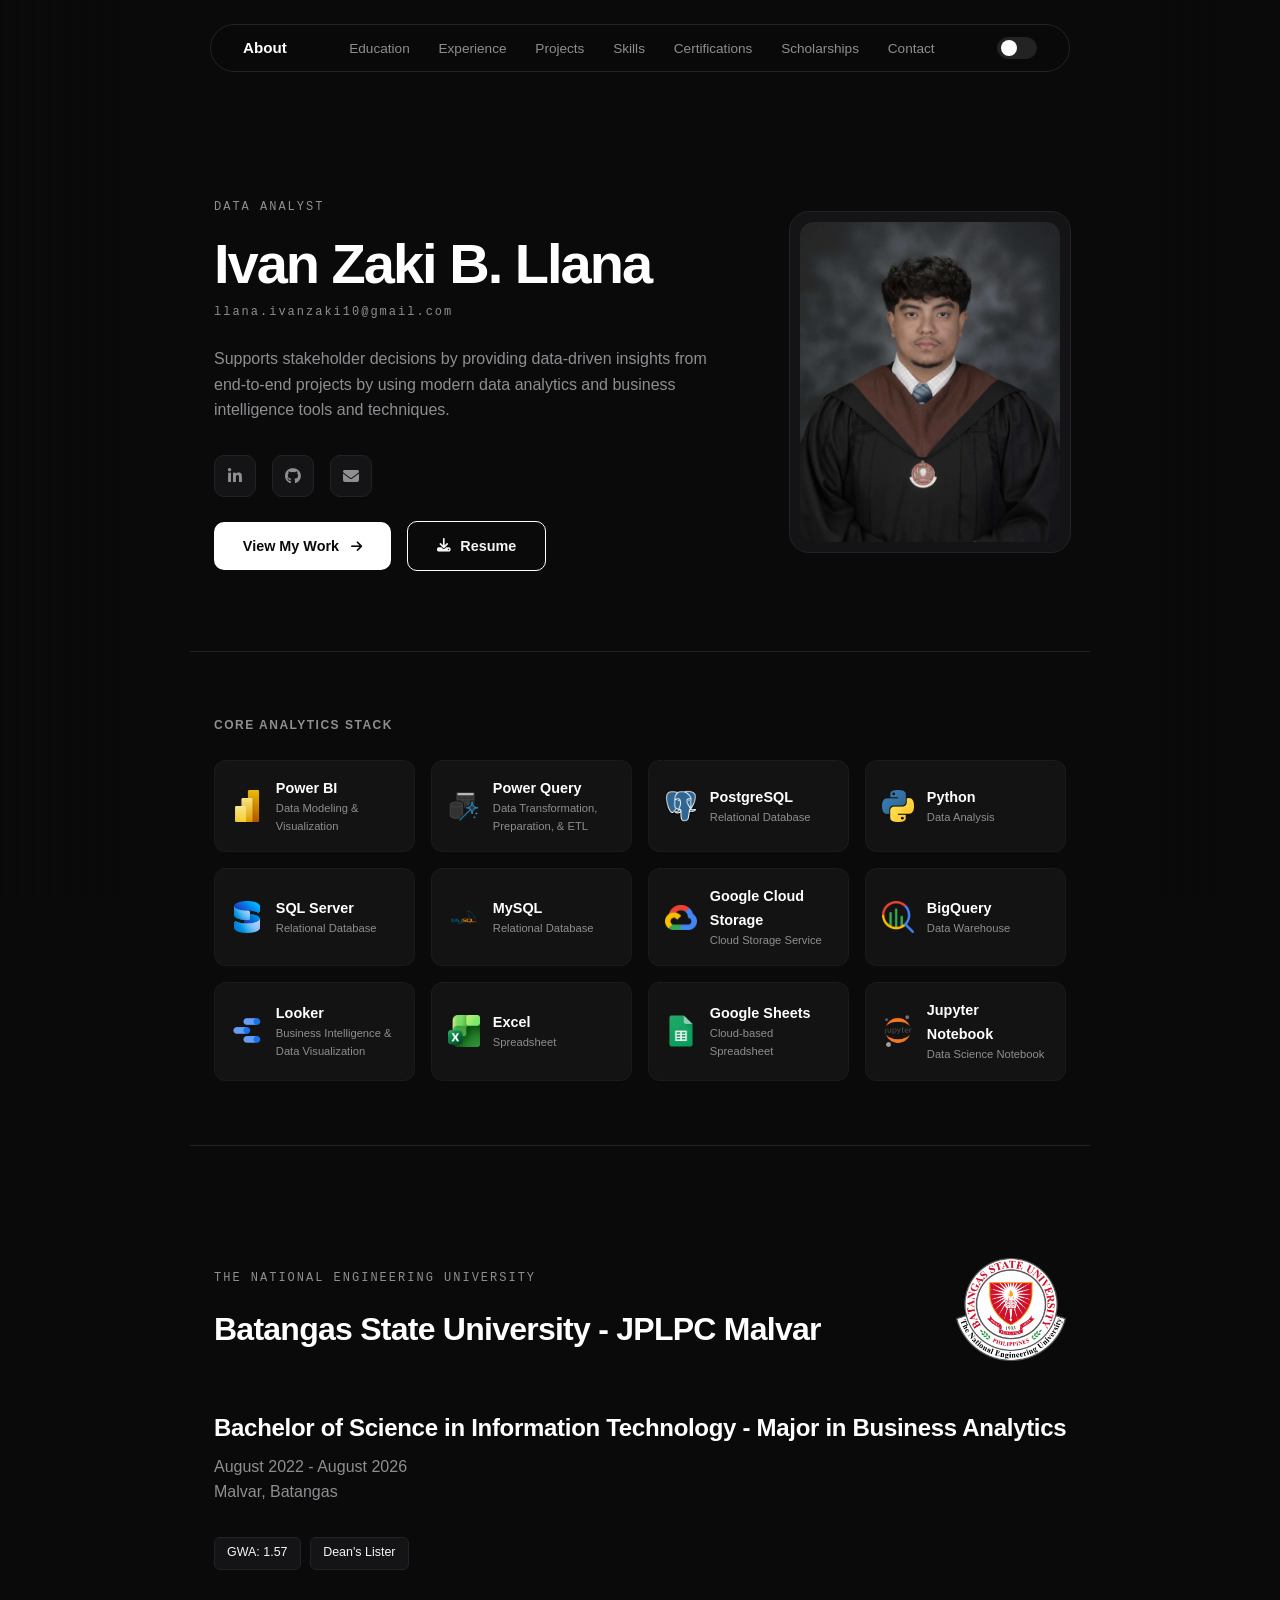
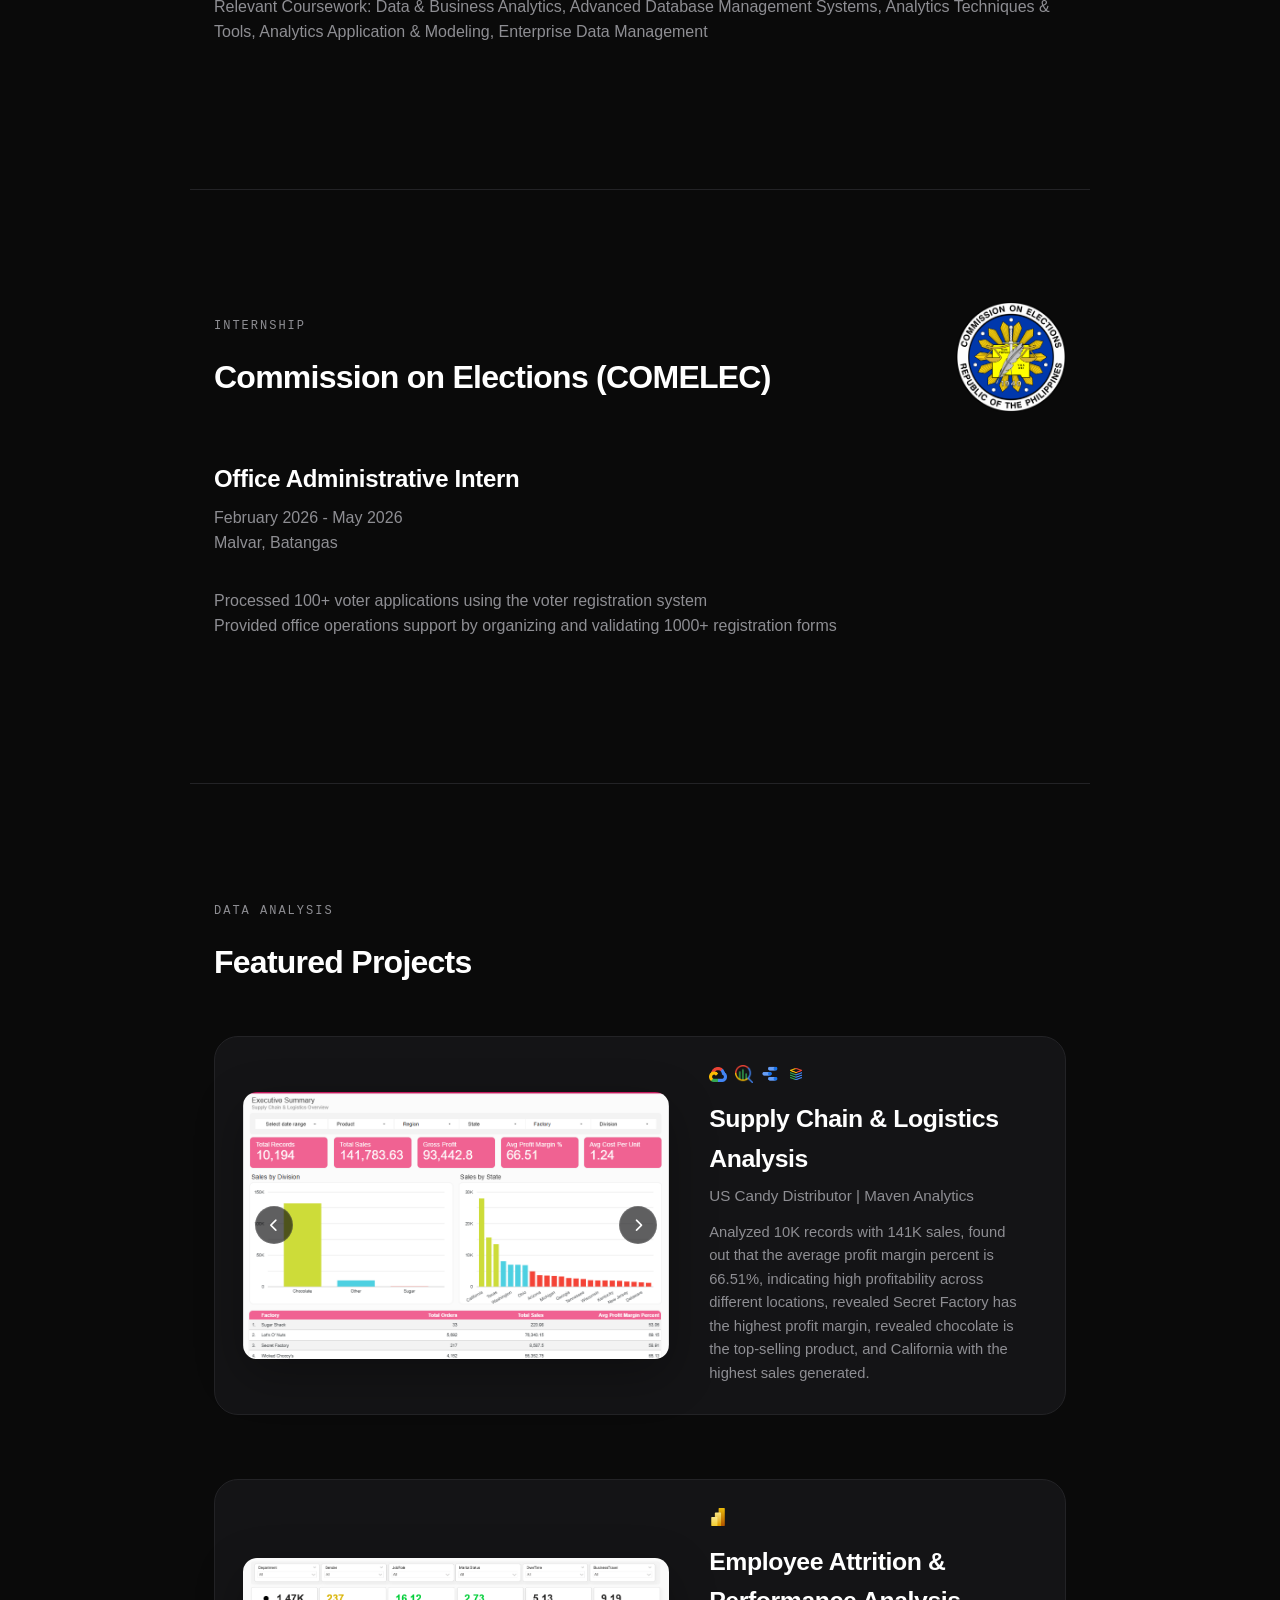
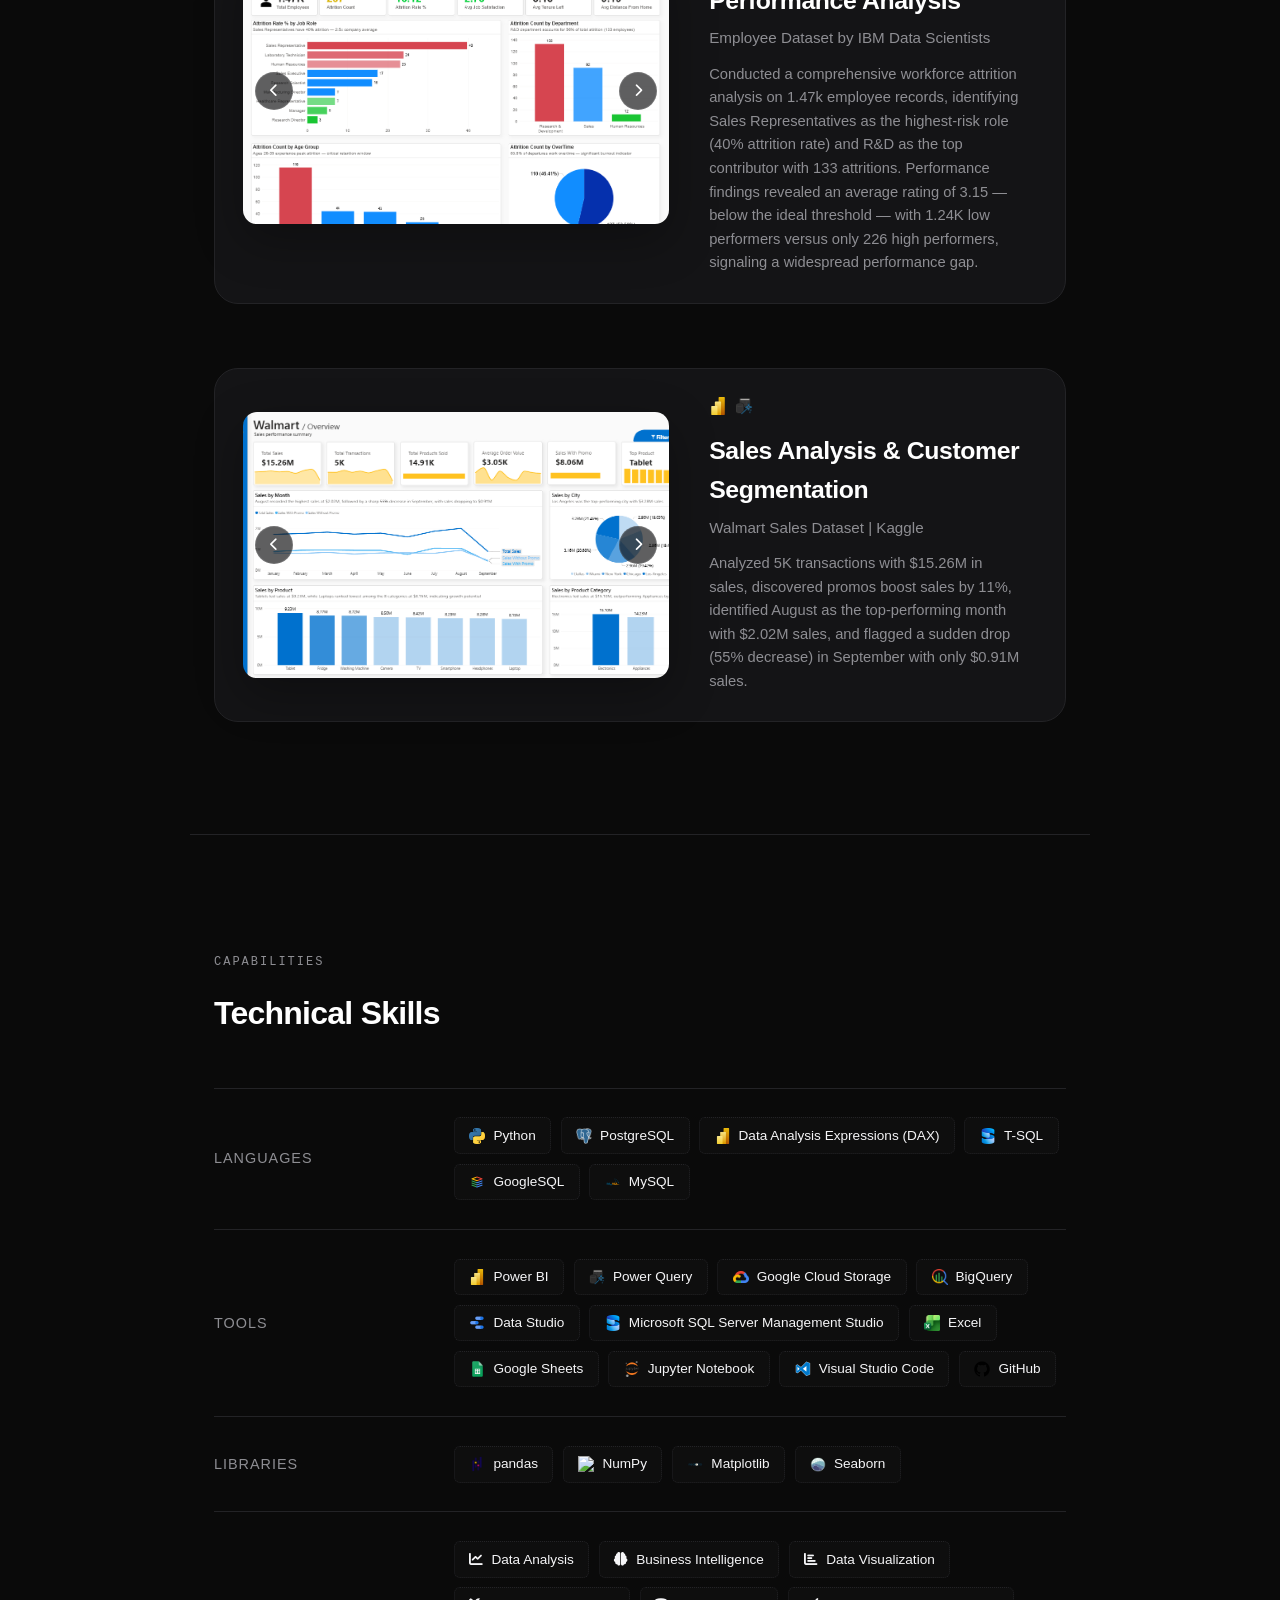
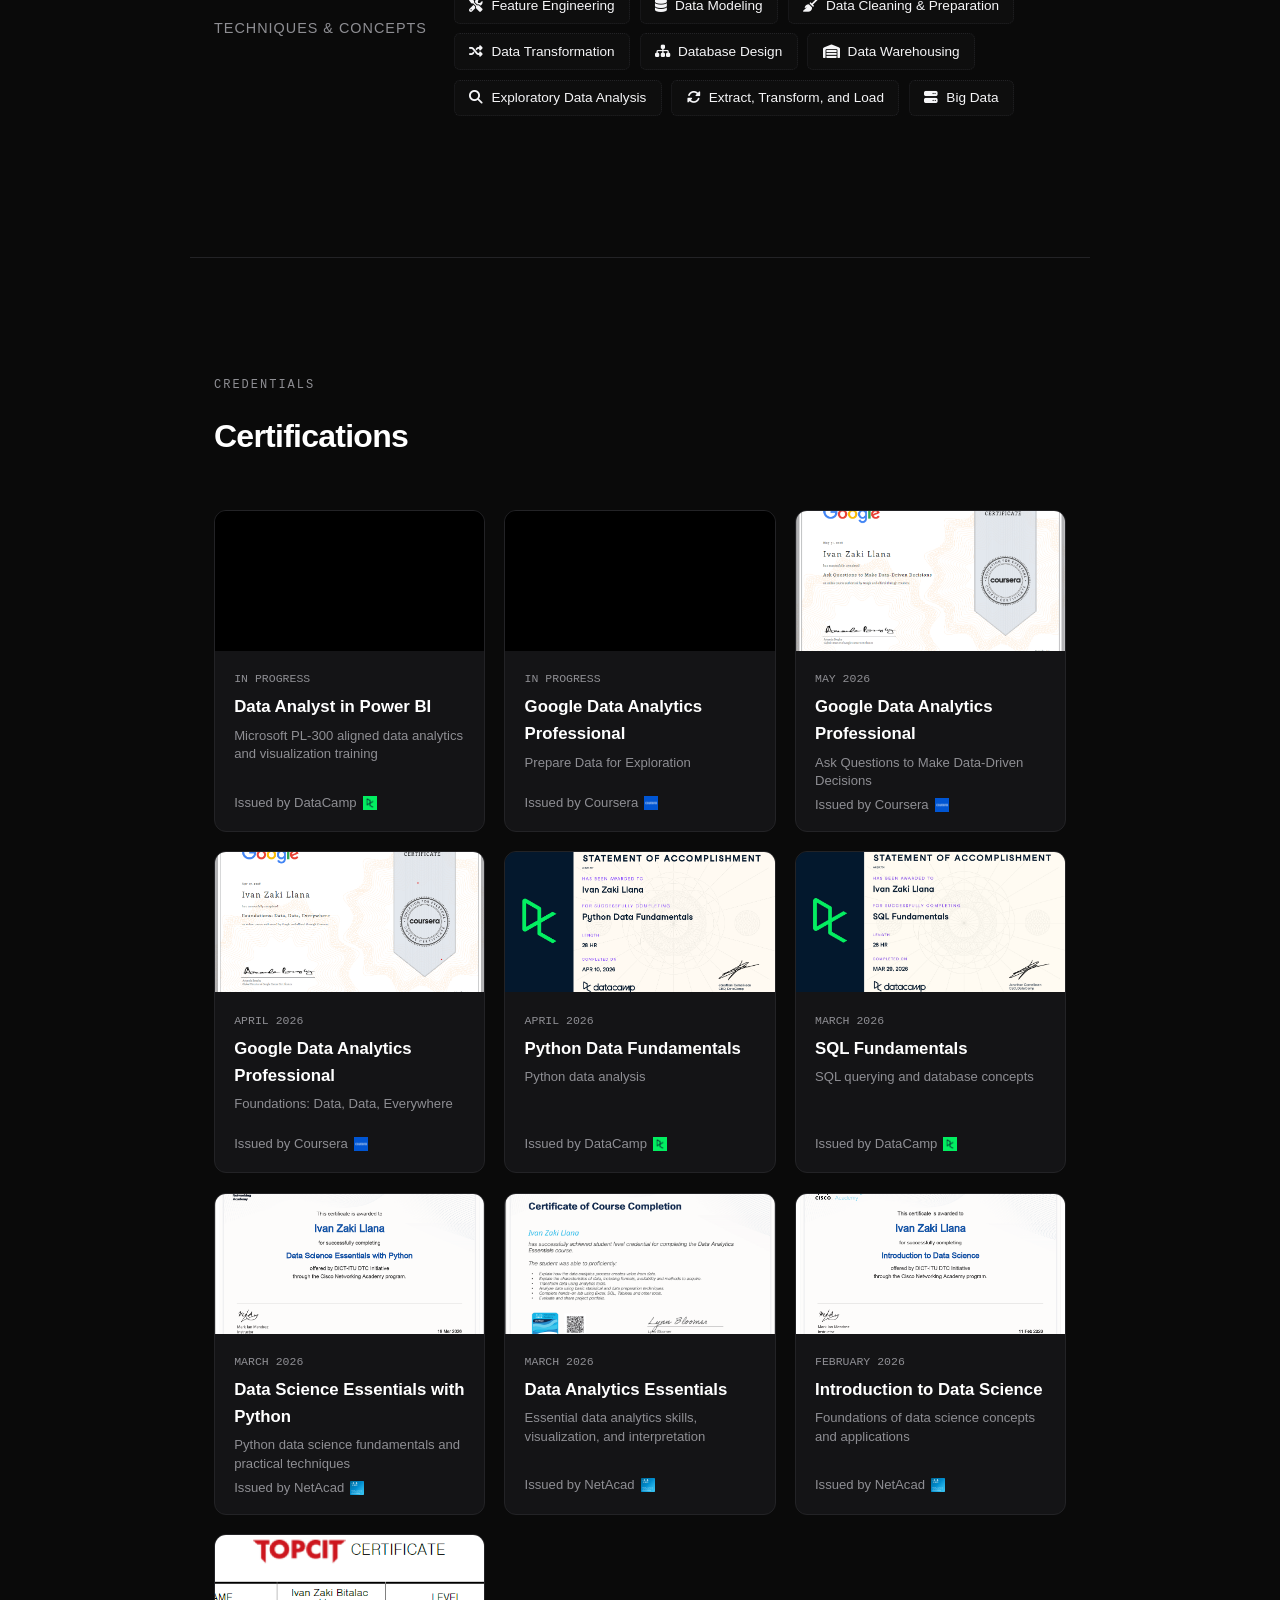
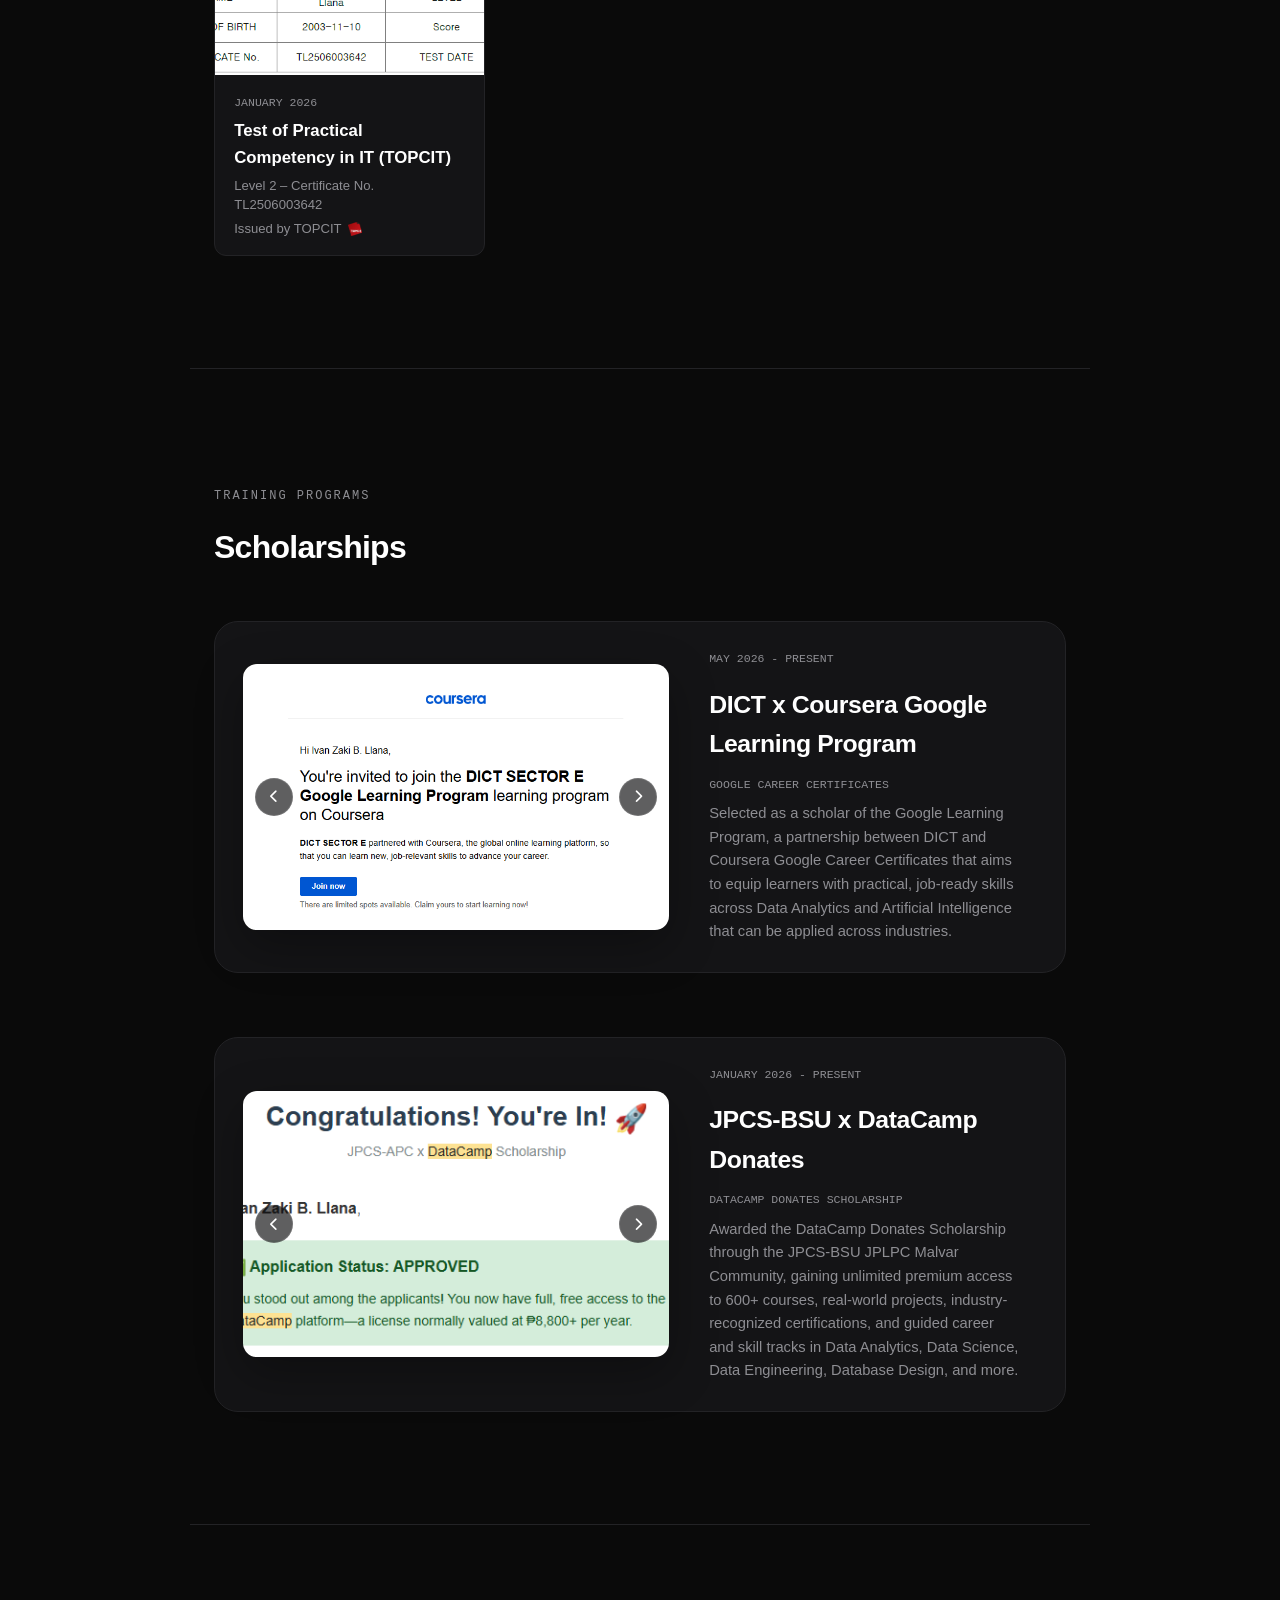
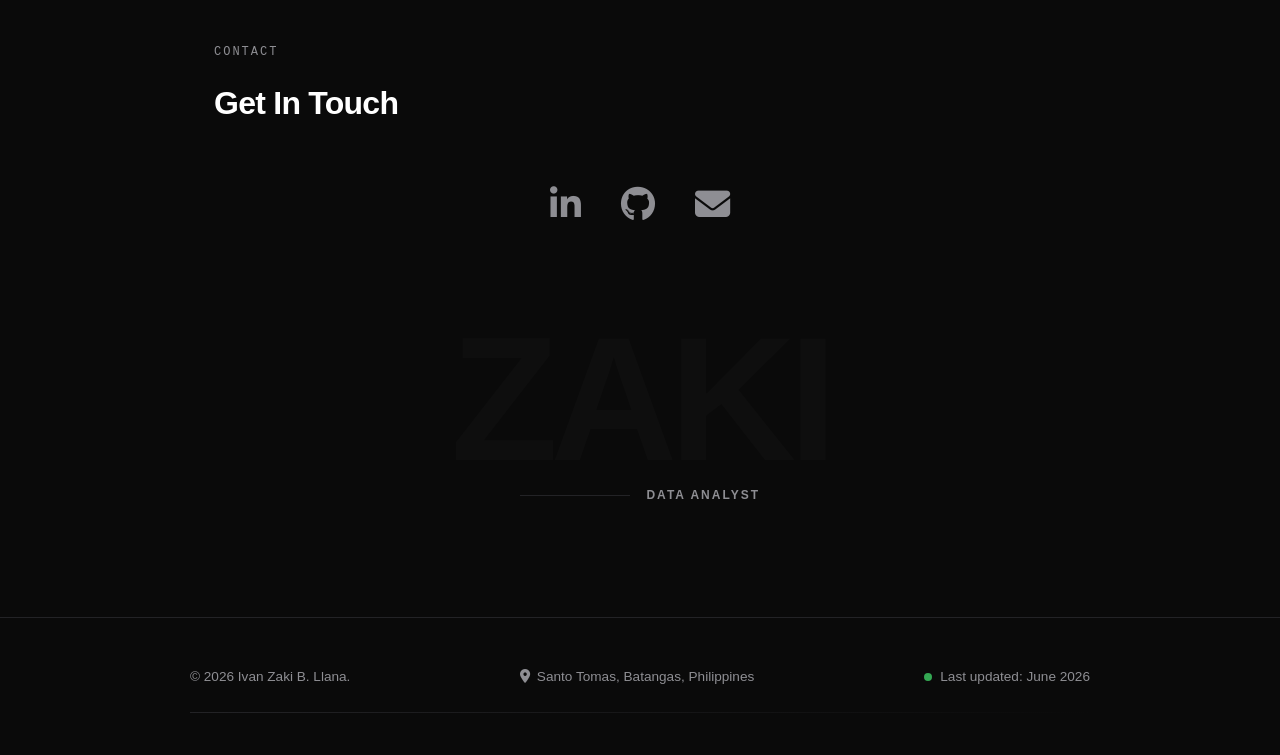
==== commit d39963a2: "updated date" ====
--- a/index.html
+++ b/index.html
@@ -608,7 +608,7 @@
                 <p class="location-stamp-centered"><i class="fas fa-map-marker-alt"></i> Santo Tomas, Batangas, Philippines</p>
                 <div class="adam-last-updated-tag">
                     <span class="status-pulse-dot"></span>
-                    <p>Last updated: May 2026</p>
+                    <p>Last updated: June 2026</p>
                 </div>
             </div>
             <div class="footer-line-accent"></div>
